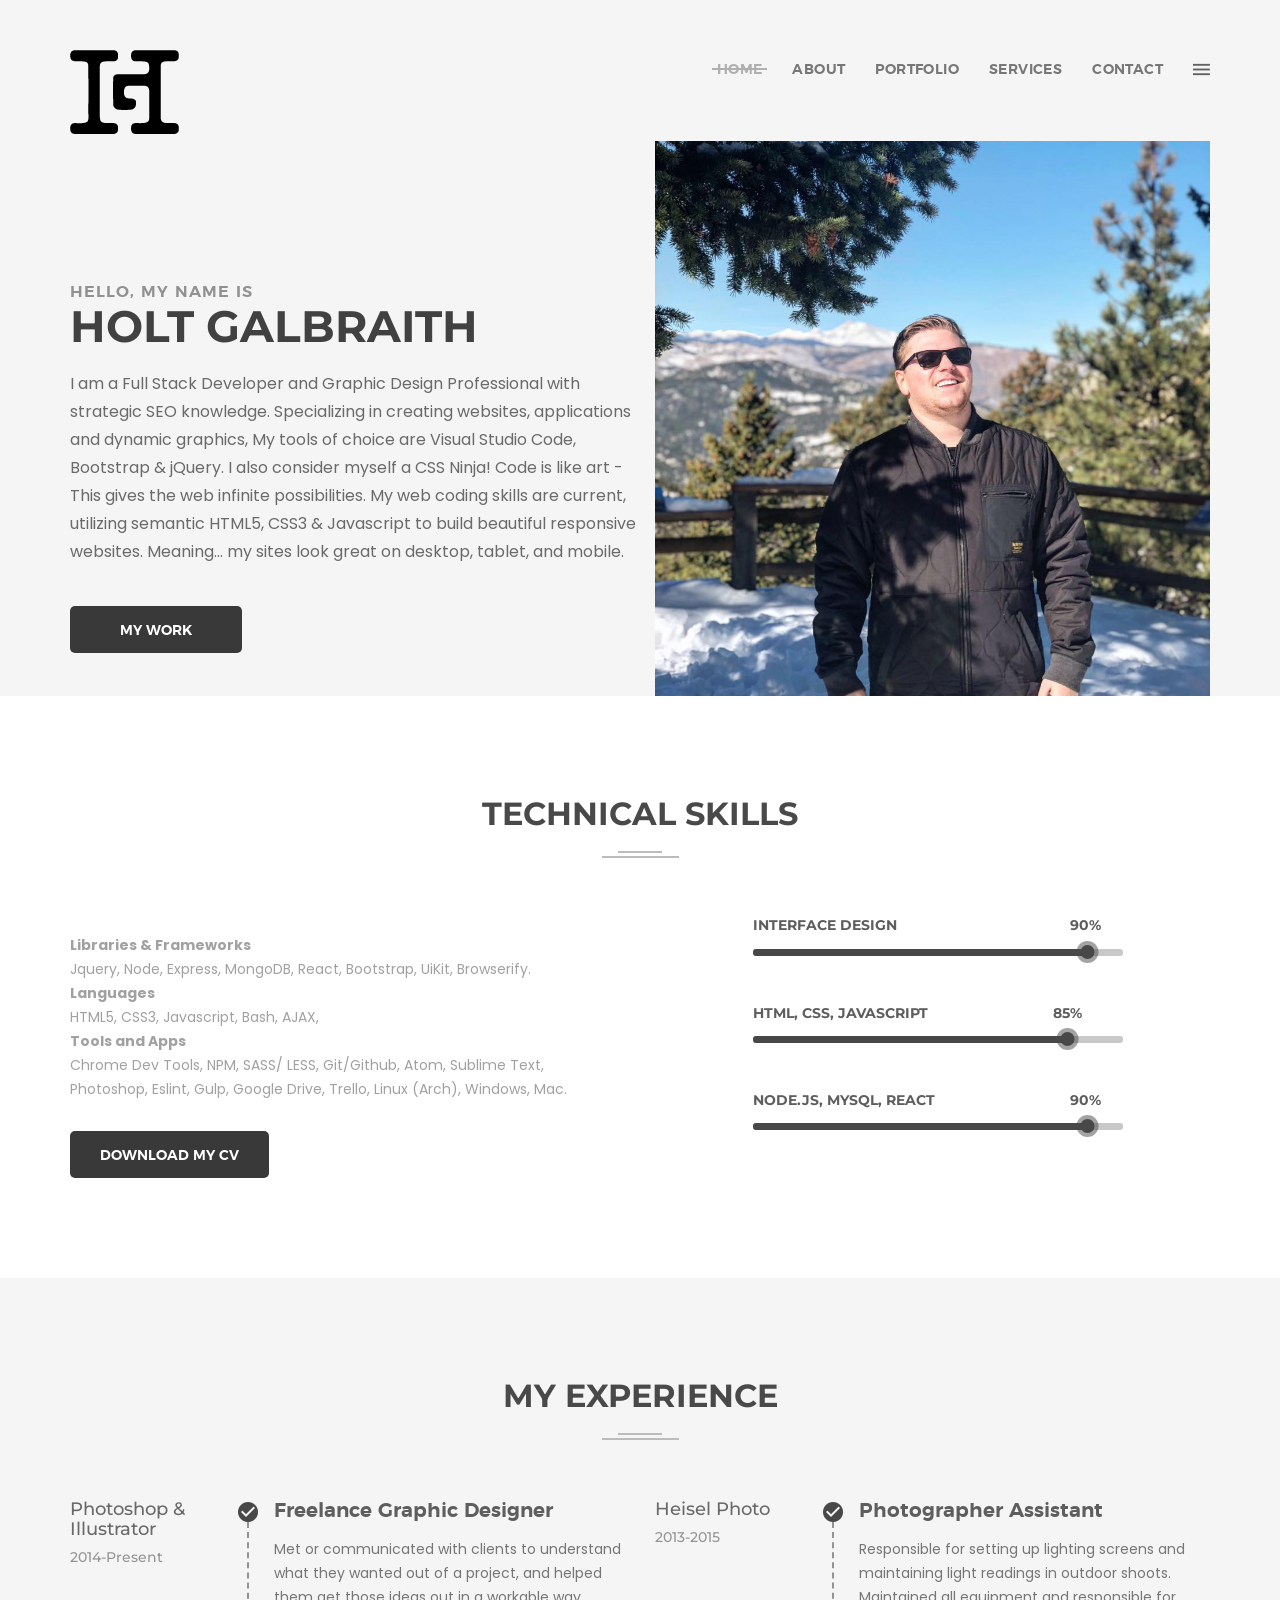
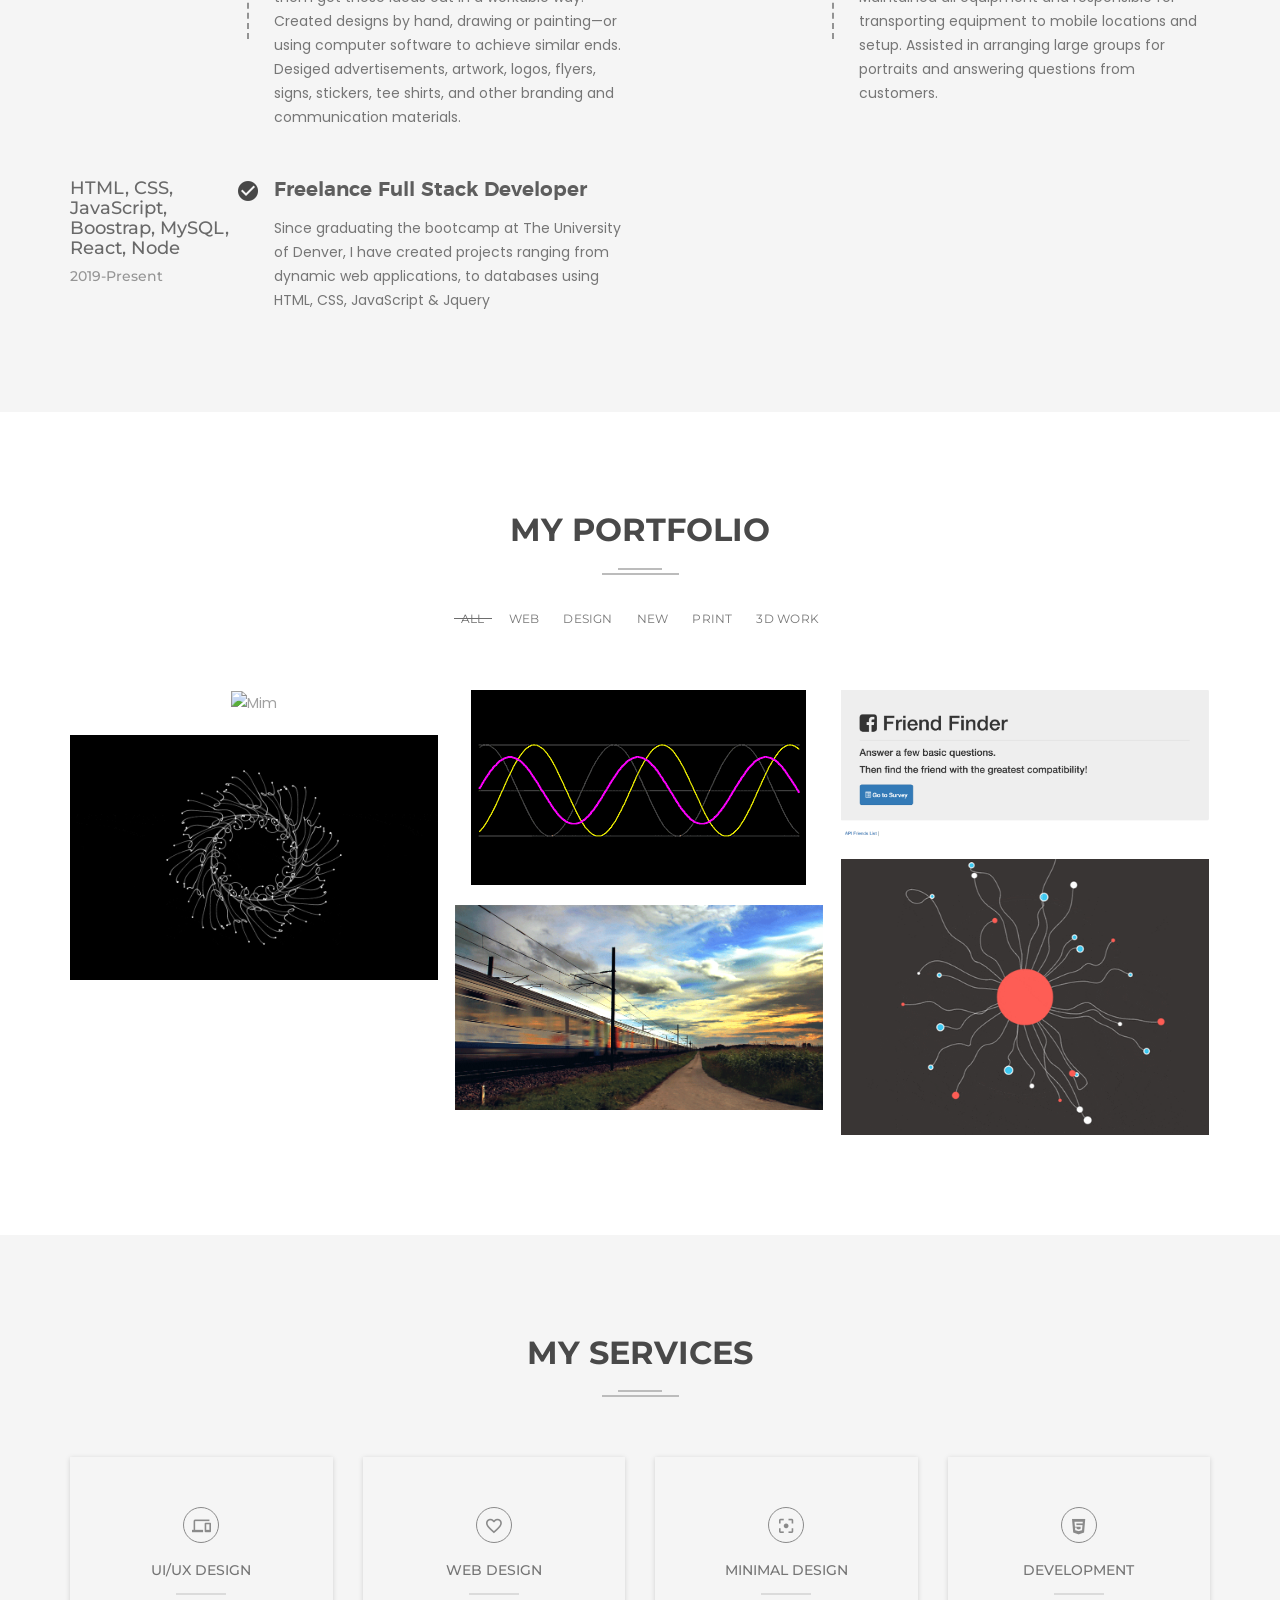
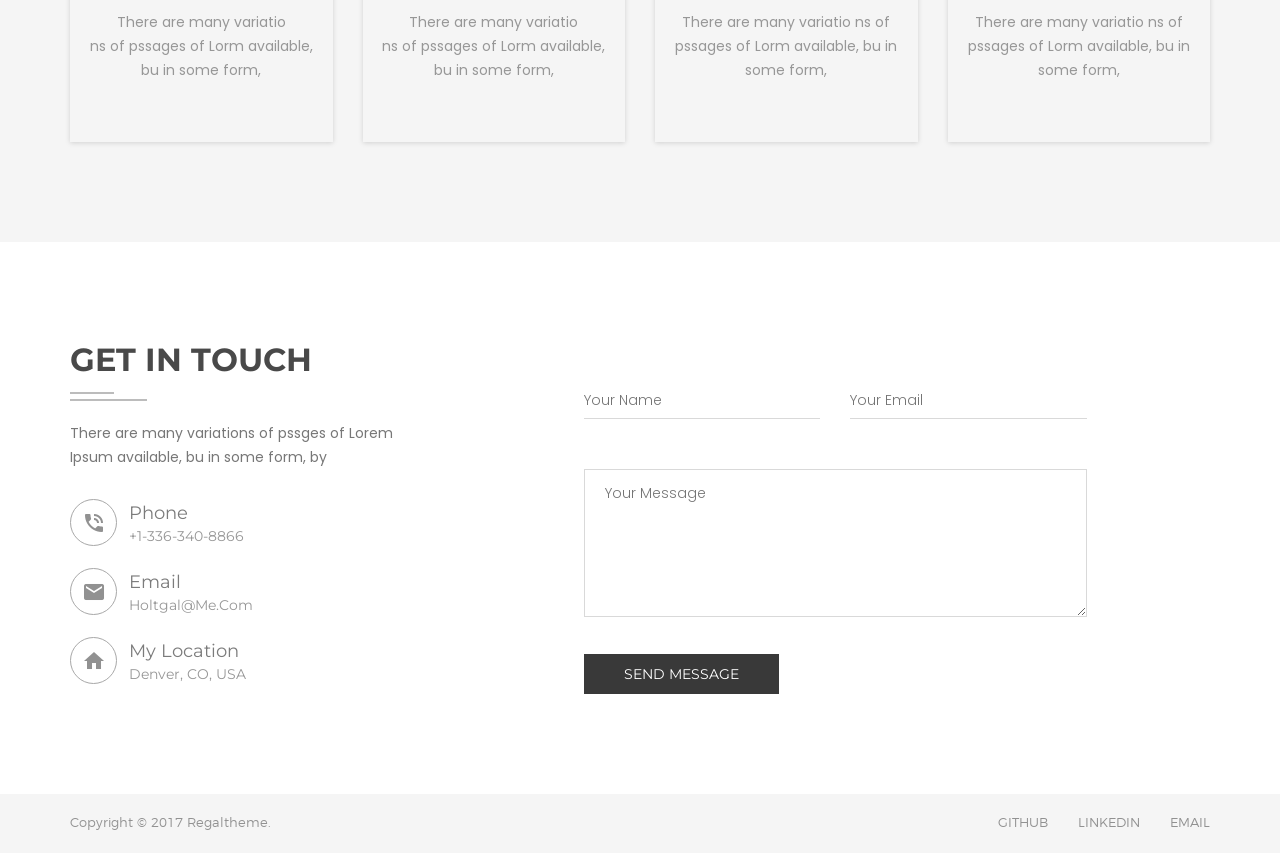
==== index.html @ fcbb3c3e "added friend finder" ====
<!doctype html>
<html class="no-js" lang="en">

<head>
	<meta charset="utf-8">
	<meta http-equiv="X-UA-Compatible" content="IE=edge">
	<meta name="viewport" content="width=device-width, initial-scale=1">
	<meta name="description" content="Mim is a Personal Portfolio Template">
	<meta name="keywords"
		content="Personal , Personal portfolio template, Personal portfolio, landing page, material design, portfolio, personal">
	<meta name="author" content="regaltheme.com">

	<title>HG Resposnive Portfolio</title>

	<!-- favicon -->
	<link rel="shortcut icon" type="image/x-icon" href="assets/img/favicon.ico">

	<!-- style css -->
	<link rel="stylesheet" href="style.css">
	<!-- modernizr js -->
	<script src="assets/js/vendor/modernizr-2.8.3.min.js"></script>

</head>

<body>
	<!--[if lt IE 8]>
            <p class="browserupgrade">You are using an <strong>outdated</strong> browser. Please <a href="http://browsehappy.com/">upgrade your browser</a> to improve your experience.</p>
        <![endif]-->
	<!-- HTML5 shim and Respond.js for IE8 support of HTML5 elements and media queries -->
	<!-- WARNING: Respond.js doesn't work if you view the page via file:// -->
	<!--[if lt IE 9]>
          <script src="https://oss.maxcdn.com/html5shiv/3.7.2/html5shiv.min.js"></script>
          <script src="https://oss.maxcdn.com/respond/1.4.2/respond.min.js"></script>
        <![endif]-->

	<!-- Loading Bar Start -->
	<div id="loading">
		<div id="loading-center">
			<div id="loading-center-absolute">
				<img src="assets/img/portfolio/hglogofinal.png" alt="MY logo" />
				<div class="object" id="object_three"></div>
			</div>
		</div>
	</div>
	<!-- Loading Bar End -->
	<div id="home"></div>

	<!-- Header Section Start -->
	<header class="header-style-1 bg-color-1">
		<div class="top clearfix">
			<div class="header-top active-sticky ptb-50">
				<div class="container">
					<div class="row">
						<div class="col-xs-6 col-sm-5">
							<div class="left">
								<div class="logo">
									<a href="index.html"><img src="assets/img/portfolio/hglogofinal.png"
											alt="Mim" /></a>
								</div>
							</div>
						</div>
						<div class="col-xs-6 col-sm-7">
							<div class="right">
								<div class="expand-menu-open floatright">
									<i class="zmdi zmdi-menu"></i>
								</div>
								<nav class="mainmenu onepage-nev floatright">
									<ul class="clearfix">
										<li><a href="#home">Home</a></li>
										<li><a href="#about">About</a></li>
										<li><a href="#portfolio">PORTFOLIO</a></li>
										<li><a href="#service">Services</a></li>
										<li><a href="#contact">Contact</a></li>
									</ul>
								</nav>
							</div>
						</div>
					</div>
				</div>
			</div>
			<div class="mainmenu-expand bg-color-3">
				<div class="close-menu">
					<i class="zmdi zmdi-close-circle-o"></i>
				</div>
				<div class="menu-logo">
					<a href="index.html"><img src="assets/img/portfolio/hglogofinal.png" alt="Mim" /></a>
				</div>
				<nav class="mainmenu-box onepage-nev">
					<ul class="clearfix">
						<li><a href="#home">Home</a></li>
						<li><a href="#about">About</a></li>
						<li><a href="#portfolio">PORTFOLIO</a></li>
						<li><a href="#service">Services</a></li>
						<li><a href="#contact">Contact</a></li>
					</ul>
				</nav>
			</div>
		</div>
		<div class="bottom slider-area">
			<div class="container">
				<div class="row relative">
					<div class="col-xs-12 col-sm-6 static">
						<div class="slider-text percent-50">
							<h5 class="mb-11">Hello, my name is</h5>
							<h1 class="mb-30">Holt Galbraith</h1>
							<p class="font-16 line-height-28">
								I am a Full Stack Developer and Graphic Design Professional with strategic SEO
								knowledge. Specializing in creating websites, applications and dynamic graphics, My
								tools of choice
								are Visual Studio Code, Bootstrap & jQuery. I also consider myself a CSS Ninja! Code is
								like art - This gives the web infinite possibilities. My web coding skills are current,
								utilizing semantic HTML5, CSS3 & Javascript to build beautiful responsive websites.
								Meaning... my sites look great on desktop, tablet, and mobile.
							</p>
							<div class="slider-button smooth-scroll mt-40">
								<a class="btn lg-btn" href="#portfolio">my work</a>
							</div>
						</div>
					</div>
					<div class="col-xs-12 col-sm-6">
						<div class="slider-img text-right">
							<img src="assets/img/boulder.jpg" alt="Image Layer" />
						</div>
					</div>
				</div>
			</div>
		</div>
	</header>
	<!-- Header Section End -->
	<!-- About Section Start -->
	<section class="about-area section-padding light-bg" id="about">
		<div class="container">
			<div class="row">
				<div class="col-xs-12">
					<div class="section-title text-center mb-60">
						<h2 class="mb-20">Technical Skills</h2>
						<div class="horizontal-line">
							<div class="top"></div>
							<div class="bottom"></div>
						</div>
					</div>
				</div>
			</div>
			<div class="row">
				<div class="col-xs-12 col-sm-6">
					<div class="left mr-40">
						<h3 class="font-22 capitalize"></h3>
						<p class="font-16 line-height-28">
							<div><strong> Libraries & Frameworks</strong></div>
							Jquery, Node, Express, MongoDB, React, Bootstrap, UiKit, Browserify.

							<div><strong>Languages </strong></div>
							HTML5, CSS3, Javascript, Bash, AJAX, 

							<div> <strong> Tools and Apps</strong> </div>
							Chrome Dev Tools, NPM, SASS/ LESS, Git/Github, Atom, Sublime Text, Photoshop, Eslint, Gulp,
							Google Drive, Trello, Linux (Arch), Windows, Mac.




						</p>
						<div class="about-button mt-30">
							<a class="btn" href="https://drive.google.com/file/d/1eGeMIyG-XnJacoOR0w0WX8IQOpu_Y79P/view?usp=sharing">Download my cv</a>
						</div>
					</div>
				</div>
				<div class="col-xs-12 col-sm-6 col-md-push-1 col-md-5">
					<div class="right skill-progress">
						<!-- skill bar 1 -->
						<div class="skill-bar" data-percentage="90%">
							<h4 class="progress-title-holder">
								<span class="progress-title">Interface Design</span>
								<span class="progress-wrapper">
									<span class="progress-mark">
										<span class="percent"></span>
									</span>
								</span>
							</h4>
							<div class="progress-outter">
								<div class="progress-content"></div>
							</div>
						</div>
						<!-- skill bar 2 -->
						<div class="skill-bar" data-percentage="85%">
							<h4 class="progress-title-holder">
								<span class="progress-title">HTML, CSS, JavaScript</span>
								<span class="progress-wrapper">
									<span class="progress-mark">
										<span class="percent"></span>
									</span>
								</span>
							</h4>
							<div class="progress-outter">
								<div class="progress-content"></div>
							</div>
						</div>
						<!-- skill bar 2 -->
						<div class="skill-bar" data-percentage="90%">
							<h4 class="progress-title-holder">
								<span class="progress-title">Node.Js, MySQL, React</span>
								<span class="progress-wrapper">
									<span class="progress-mark">
										<span class="percent"></span>
									</span>
								</span>
							</h4>
							<div class="progress-outter">
								<div class="progress-content"></div>
							</div>
						</div>
					</div>
				</div>
			</div>
		</div>
	</section>
	<!-- About Section End -->
	<!-- Experience Section Start -->
	<section class="experience-area section-padding bg-color-1">
		<div class="container">
			<div class="row">
				<div class="col-xs-12">
					<div class="section-title text-center mb-60">
						<h2 class="mb-20">My Experience</h2>
						<div class="horizontal-line">
							<div class="top"></div>
							<div class="bottom"></div>
						</div>
					</div>
				</div>
			</div>
			<div class="row">
				<div class="col-xs-12 col-sm-6 mobile-mb-30">
					<div class="left">
						<div class="single-experi mb-50">
							<div class="left-text floatleft relative">
								<div class="dashed-line"></div>
								<h4 class="montserrat weight-medium mb-5 capitalize">Photoshop & Illustrator</h4>
								<p class="montserrat weight-medium">2014-Present</p>
							</div>
							<div class="right-text">
								<i class="zmdi zmdi-check-circle"></i>
								<h3 class="capitalize font-20">Freelance Graphic Designer</h3>
								<p> Met or communicated with clients to understand what they wanted out of a project,
									and helped them get those ideas out in a workable way. Created designs by hand,
									drawing or painting—or using computer software to achieve similar ends. Desiged
									advertisements, artwork, logos, flyers, signs, stickers, tee shirts, and other
									branding and communication materials. </p>
							</div>
						</div>
						<div class="single-experi">
							<div class="left-text floatleft">
								<h4 class="montserrat weight-medium mb-5 capitalize">HTML, CSS, JavaScript, Boostrap,
									MySQL, React, Node</h4>
								<p class="montserrat weight-medium">2019-Present</p>
							</div>
							<div class="right-text">
								<i class="zmdi zmdi-check-circle"></i>
								<h3 class="capitalize font-20">Freelance Full Stack Developer</h3>
								<p> Since graduating the bootcamp at The University of Denver, I have created projects
									ranging from dynamic web applications, to databases using HTML, CSS, JavaScript &
									Jquery </p>
							</div>
						</div>
					</div>
				</div>
				<div class="col-xs-12 col-sm-6">
					<div class="right">
						<div class="single-experi mb-50">
							<div class="left-text floatleft relative">
								<div class="dashed-line"></div>
								<h4 class="montserrat weight-medium mb-5 capitalize">Heisel Photo</h4>
								<p class="montserrat weight-medium">2013-2015</p>
							</div>
							<div class="right-text">
								<i class="zmdi zmdi-check-circle"></i>
								<h3 class="capitalize font-20">Photographer Assistant</h3>
								<p>Responsible for setting up lighting screens and maintaining light readings in outdoor
									shoots. Maintained all equipment and responsible for transporting equipment to
									mobile locations and setup. Assisted in arranging large groups for portraits and
									answering questions from customers.
								</p>
							</div>
						</div>

	</section>
	<!-- Experience Section End -->
	<!-- Portfolio Section Start -->
	<section class="portfolio-area portfolio-one light-bg section-padding clearfix" id="portfolio">
		<div class="container">
			<div class="row">
				<div class="col-xs-12">
					<div class="section-title text-center mb-30">
						<h2 class="mb-20">My Portfolio</h2>
						<div class="horizontal-line">
							<div class="top"></div>
							<div class="bottom"></div>
						</div>
					</div>
				</div>
			</div>
			<div class="row">
				<div class="col-xs-12">
					<div class="all-portfolio">
						<div class="portfolio-menu text-center">
							<ul class="clearfix mb-50">
								<li data-filter="*" class="active">All</li>
								<li data-filter=".web">Web</li>
								<li data-filter=".design">Design</li>
								<li data-filter=".new">new</li>
								<li data-filter=".gallery">Print</li>
								<li data-filter=".work3d">3d work</li>
							</ul>
						</div>
					</div>
					<div class="portfolio-grid">
						<div class="grid-item new gallery percent-33">
							<div class="single-portfolio overlay light-1 text-center">
								<img src="assets/img/portfolio/ipadmockup2.png" alt="Mim" />
								<div class="zoom-icon">
									<a href="https://holtgal.github.io/Api-Group-Project/" target="_blank" class="fancybox">
										<i class="zmdi zmdi-filter-center-focus"></i>
									</a>
								</div>
								<div class="project-title text-left">
									<h4 class="font-20 montserrat weight-regular capitalize no-margin">AHEM Music App
									</h4>
									<p class="montserratlight">HTML, CSS, Javascript</p>
								</div>
							</div>
						</div>
						
						<div class="grid-item new work3d design gallery work3d percent-33">
							<div class="single-portfolio overlay light-1 text-center">
								<img src="assets/img/portfolio/physics.gif" alt="Audio-Visualizer" />
								<div class="title plr-40 text-center">
									<div class="zoom-icon">
										<a href="https://holtgal.github.io/Audio-Visualizer/" target="_blank">
											<i class="zmdi zmdi-link"></i>
										</a>
									</div>
								</div>
								<div class="project-title text-left">
									<h4 class="font-20 montserrat weight-regular capitalize no-margin">Real Time Audio
										Visualizer</h4>
									<p class="montserratlight">HTML, CSS, Javascript</p>
								</div>
							</div>
						</div>
						
						<div class="grid-item new web gallery work3d percent-33">
							<div class="single-portfolio overlay light-1 text-center">
								<img src="assets/img/portfolio/friendfinder.png" alt="Mim" />
								<div class="title plr-40 text-center">
									<div class="zoom-icon">
										<a href="https://shielded-retreat-61073.herokuapp.com/" target="_blank" class="fancybox">
											<i class="zmdi zmdi-filter-center-focus"></i>
										</a>
									</div>
									<div class="project-title text-left">
										<h4 class="font-20 montserrat weight-regular capitalize no-margin">Friend Finder
										</h4>
										<p class="montserratlight">Node, Express</p>
									</div>
								</div>
							</div>
						</div>
						<div class="grid-item new design web gallery work3d percent-33">
							<div class="single-portfolio overlay light-1 text-center">
								<img src="assets/img/portfolio/agif1opt.gif" alt="Mim" />
								<div class="title plr-40 text-center">
									<div class="zoom-icon">
										<a href="https://github.com/holtgal/Bamazon/blob/master/README.md" target="_blank" class="fancybox">
											<i class="zmdi zmdi-filter-center-focus"></i>
										</a>
									</div>
									<div class="project-title text-left">
										<h4 class="font-20 montserrat weight-regular capitalize no-margin">Bamazon Node Application
										</h4>
										<p class="montserratlight"> MySQL, JavaScript, Node</p>
									</div>
								</div>
							</div>
						</div>
						<div class="grid-item new web gallery percent-33">
							<div class="single-portfolio overlay light-1 text-center">
								<img src="assets/img/portfolio/nodegif.gif" alt="Mim" />
								<div class="title plr-40 text-center">
									<div class="zoom-icon">
										<a href="https://holtgal.github.io/lirinodeapp/" target="_blank" class="fancybox">
											<i class="zmdi zmdi-filter-center-focus"></i>
										</a>
									</div>
									<div class="project-title text-left">
										<h4 class="font-20 montserrat weight-regular capitalize no-margin">Node.js LIRI Application</h4>
										<p class="montserratlight">Node.JS, JavaScript</p>
									</div>
								</div>
							</div>
						</div>
						<div class="grid-item new design web work3d percent-33">
							<div class="single-portfolio overlay light-1 text-center">
								<img src="assets/img/portfolio/giphy.gif" alt="train" />
								<div class="title plr-40 text-center">
									<div class="zoom-icon">
										<a href="https://holtgal.github.io/Train-Scheduler/" target="_blank">
											<i class="zmdi zmdi-link"></i>
										</a>
									</div>
									<div class="project-title text-left">
										<h4 class="font-20 montserrat weight-regular capitalize no-margin">Train
											Scheduler</h4>
										<p class="montserratlight">FireBase & Moment.js</p>
										
									</div>
								</div>
							</div>
						</div>
					</div>
				</div>
			</div>
		</div>
	</section>
	<!-- Portfolio Section End -->
	<!-- Service Section Start -->
	<section class="service-area bg-color-1 section-padding" id="service">
		<div class="container">
			<div class="row">
				<div class="col-xs-12">
					<div class="section-title text-center mb-60">
						<h2 class="mb-20">My Services</h2>
						<div class="horizontal-line">
							<div class="top"></div>
							<div class="bottom"></div>
						</div>
					</div>
				</div>
			</div>
			<div class="row text-center">
				<div class="mobile-mb-30 col-xs-12 col-sm-6 col-md-3">
					<div class="single-service pt-50 pb-60 plr-20">
						<i class="zmdi zmdi-devices"></i>
						<h5 class="montserrat weight-medium no-margin">UI/UX DESIGN</h5>
						<hr class="mtb-15" />
						<p>There are many variatio <br /> ns of pssages of Lorm available, bu in some form, </p>
					</div>
				</div>
				<div class="mobile-mb-30 col-xs-12 col-sm-6 col-md-3">
					<div class="single-service pt-50 pb-60 plr-20">
						<i class="zmdi zmdi-favorite-outline"></i>
						<h5 class="montserrat weight-medium no-margin">web design</h5>
						<hr class="mtb-15" />
						<p>There are many variatio <br /> ns of pssages of Lorm available, bu in some form, </p>
					</div>
				</div>
				<div class="mobile-mb-30 col-xs-12 col-sm-6 col-md-3">
					<div class="single-service pt-50 pb-60 plr-20">
						<i class="zmdi zmdi-filter-center-focus"></i>
						<h5 class="montserrat weight-medium no-margin">Minimal DESIGN</h5>
						<hr class="mtb-15" />
						<p>There are many variatio ns of pssages of Lorm available, bu in some form, </p>
					</div>
				</div>
				<div class="col-xs-12 col-sm-6 col-md-3">
					<div class="single-service pt-50 pb-60 plr-20">
						<i class="zmdi zmdi-language-html5"></i>
						<h5 class="montserrat weight-medium no-margin">development</h5>
						<hr class="mtb-15" />
						<p>There are many variatio ns of pssages of Lorm available, bu in some form, </p>
					</div>
				</div>
			</div>
		</div>
	</section>
	<!-- Service Section End -->
	<!-- Testimonial Section Start -->

	<!-- Testimonial Section End -->
	<!-- Blog Section Start -->

	<!-- Blog Section End -->
	<!-- Contact Section Start -->
	<section class="contact-area light-bg section-padding" id="contact">
		<div class="container">
			<div class="row">
				<div class="col-xs-12 col-sm-6 col-md-4">
					<div class="left">
						<div class="section-title mb-30">
							<h2 class="mb-15">GET IN TOUCH</h2>
							<div class="horizontal-line mb-20">
								<div class="top"></div>
								<div class="bottom"></div>
							</div>
							<p>There are many variations of pssges of Lorem Ipsum available, bu in some form, by</p>
						</div>
						<ul class="contact-text clearfix">
							<li>
								<i class="zmdi zmdi-phone-in-talk"></i>
								<h4 class="montserrat weight-regular no-margin capitalize">Phone</h4>
								<span><a class="montserrat weight-regular" href="tel:+1-336-340-8866">+1-336-340-8866
									</a></span>
							</li>
							<li>
								<i class="zmdi zmdi-email"></i>
								<h4 class="montserrat weight-regular no-margin capitalize">Email</h4>
								<span><a class="montserrat weight-regular capitalize"
										href="mailto:Holtgal@me.com">Holtgal@me.com</a></span>
							</li>
							<li>
								<i class="zmdi zmdi-home"></i>
								<h4 class="montserrat weight-regular capitalize no-margin">My Location</h4>
								<span class="montserrat weight-regular capitalize">Denver, CO, USA</span>
							</li>
						</ul>
					</div>
				</div>
				<div class="col-xs-12 col-sm-6 col-md-8">
					<div class="right">
						<div class="contact-form pt-40">
							<form class="custom-input contact_form" id="contact_form" action="contact-form.php"
								method="post">
								<div class="row name-email">
									<div class="col-xs-12 col-sm-6">
										<input type="text" id="contact_name" name="name" placeholder="Your Name" />
									</div>
									<div class="col-xs-12 col-sm-6">
										<input type="email" id="contact_email" name="email" placeholder="Your Email" />
									</div>
								</div>
								<div class="row">
									<div class="col-xs-12">
										<textarea class="mt-50" name="message" id="contact_message" rows="6"
											placeholder="Your Message"></textarea>
										<button class="btn montserrat weight-regular uppercase mt-30" type="submit"
											name="submit" id="contact_submit" data-complete-text="Well done!">
											Send Message
										</button>
									</div>
								</div>
							</form>
						</div>
					</div>
				</div>
			</div>
		</div>
	</section>
	<!-- Contact Section End -->
	<!-- Footer Section Start -->
	<footer class="footer bg-color-1 ptb-20">
		<div class="container">
			<div class="row">
				<div class="col-xs-12">
					<div class="left floatleft">
						<p>Copyright &copy; 2017 <a href="https://themeforest.net/user/regaltheme"
								target="_blank">Regaltheme</a>.</p>
					</div>
					<div class="right social-link floatright">
						<ul class="clearfix">
							<li><a href="https://github.com/holtgal" target="_blank">GitHub</a></li>
							<li><a href="https://www.linkedin.com/in/holt-galbraith-173b56113/"
									target="_blank">Linkedin</a></li>
							<li><a href="mailto:holtgal@me.com" target="_blank">Email</a></li>
						</ul>
					</div>
				</div>
			</div>
		</div>
	</footer>
	<!-- Footer Section End -->

	<!-- All JS Here -->
	<!-- jQuery Latest Version -->
	<script src="assets/js/vendor/jquery-1.12.4.min.js"></script>
	<!-- Bootstrap JS -->
	<script src="assets/js/bootstrap.min.js"></script>
	<!-- One Page Nav JS -->
	<script src="assets/js/one-page-nav.js"></script>
	<!-- Waypoints JS -->
	<script src="assets/js/waypoints.min.js"></script>
	<!-- Progressbar JS -->
	<script src="assets/js/progressbar.js"></script>
	<!-- Isotope -->
	<script src="assets/js/isotope.pkgd.js"></script>
	<!-- Isotope -->
	<script src="assets/js/jquery.validate.min.js"></script>
	<!-- Slick Slider JS -->
	<script src="assets/js/slick.min.js"></script>
	<!-- Fancybox JS -->
	<script src="assets/js/jquery.fancybox.pack.js"></script>
	<!-- Plugins JS -->
	<script src="assets/js/plugins.js"></script>
	<!-- main JS -->
	<script src="assets/js/main.js"></script>
</body>

</html>
---- style.css ----
/*==========================================================
    Template Name: Mim Personal Portfolio Template
    Created By: RegalTheme
    Envato Profile: https://themeforest.net/user/regaltheme
    Website: http://regaltheme.com
    Description: Mim is Fully Responsive Personal Portfolio Template with awesome features.
    Version: v1.1
    Support: http://regaltheme.com/support
============================================================*/



/* google fonts
========================== */
@import url('https://fonts.googleapis.com/css?family=Montserrat:400,700');
@import url('https://fonts.googleapis.com/css?family=Poppins:300,400');

/* css files
====================== */
@import url('assets/css/bootstrap.min.css');
@import url('assets/css/material-design-iconic-font.min.css');
@import url('assets/css/slick.min.css');
@import url('assets/css/jquery.fancybox.css');
@import url('assets/css/style.css');
@import url('assets/css/responsive.css');
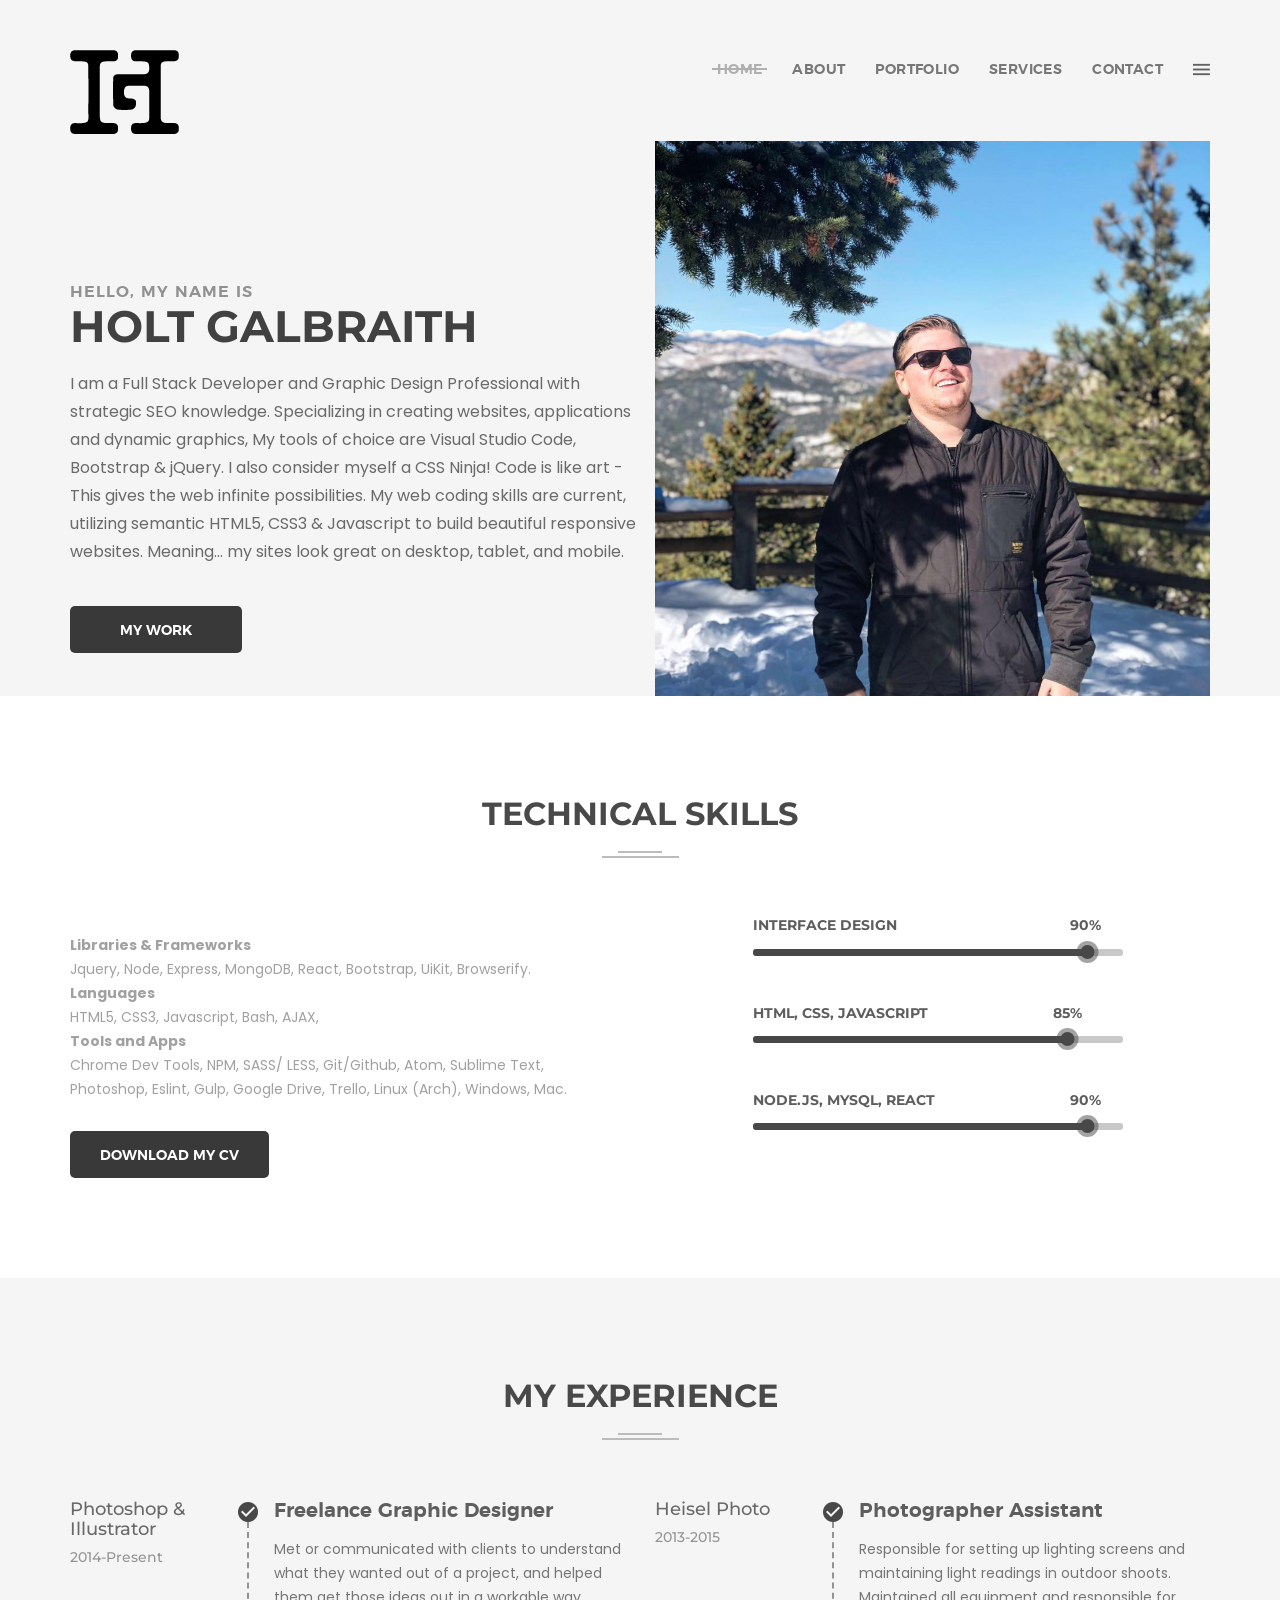
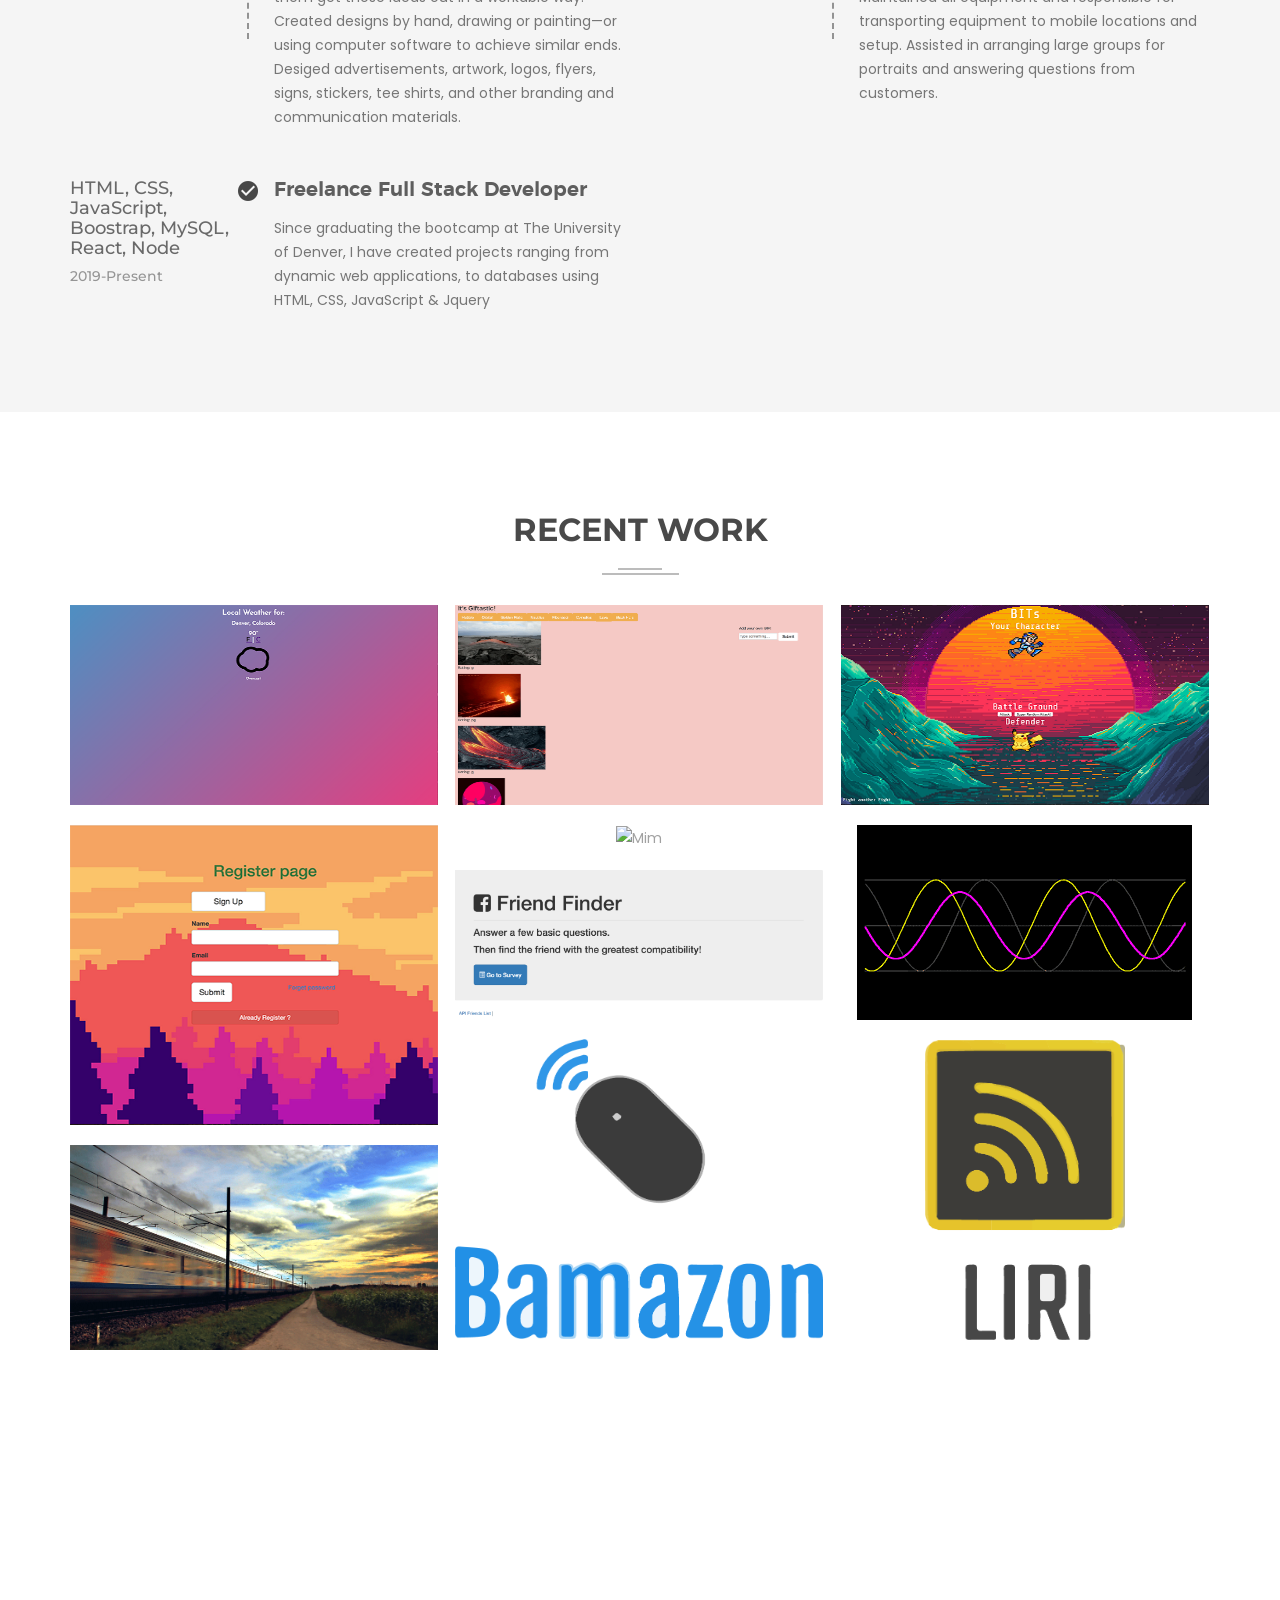
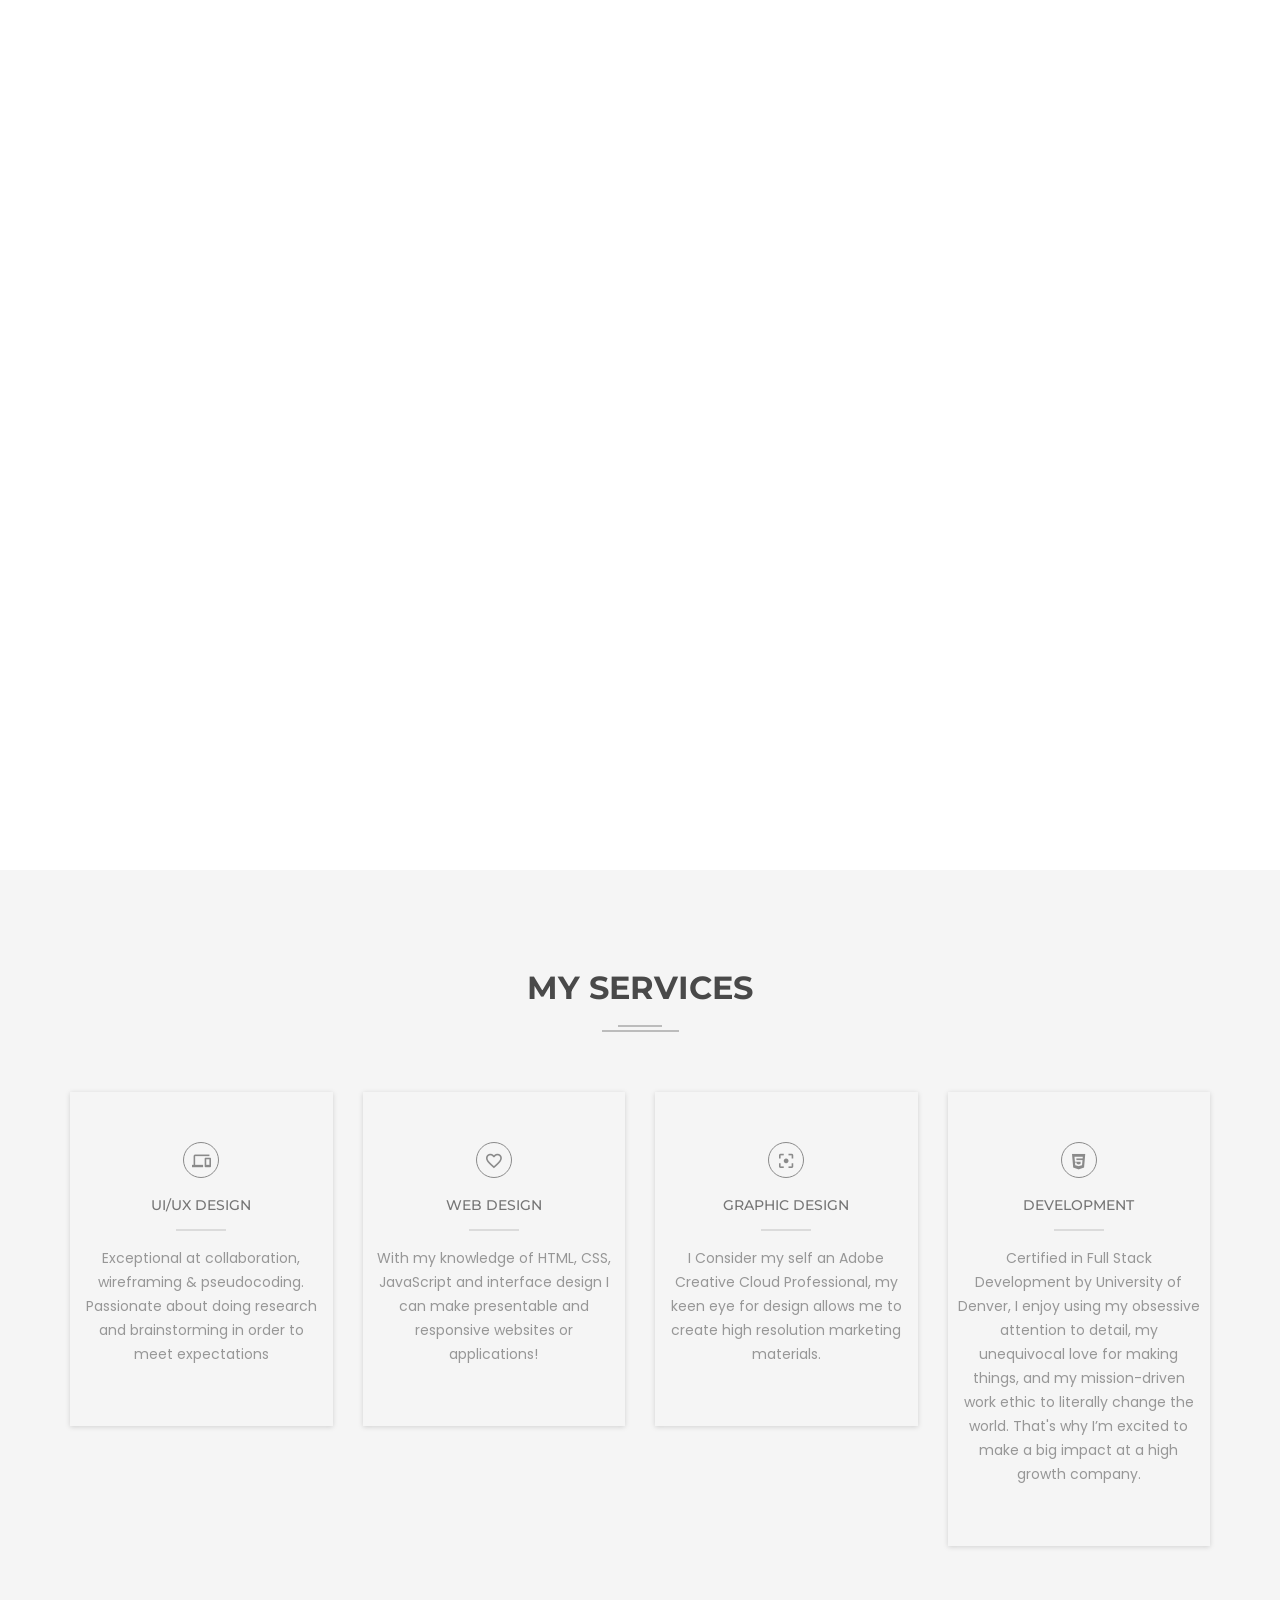
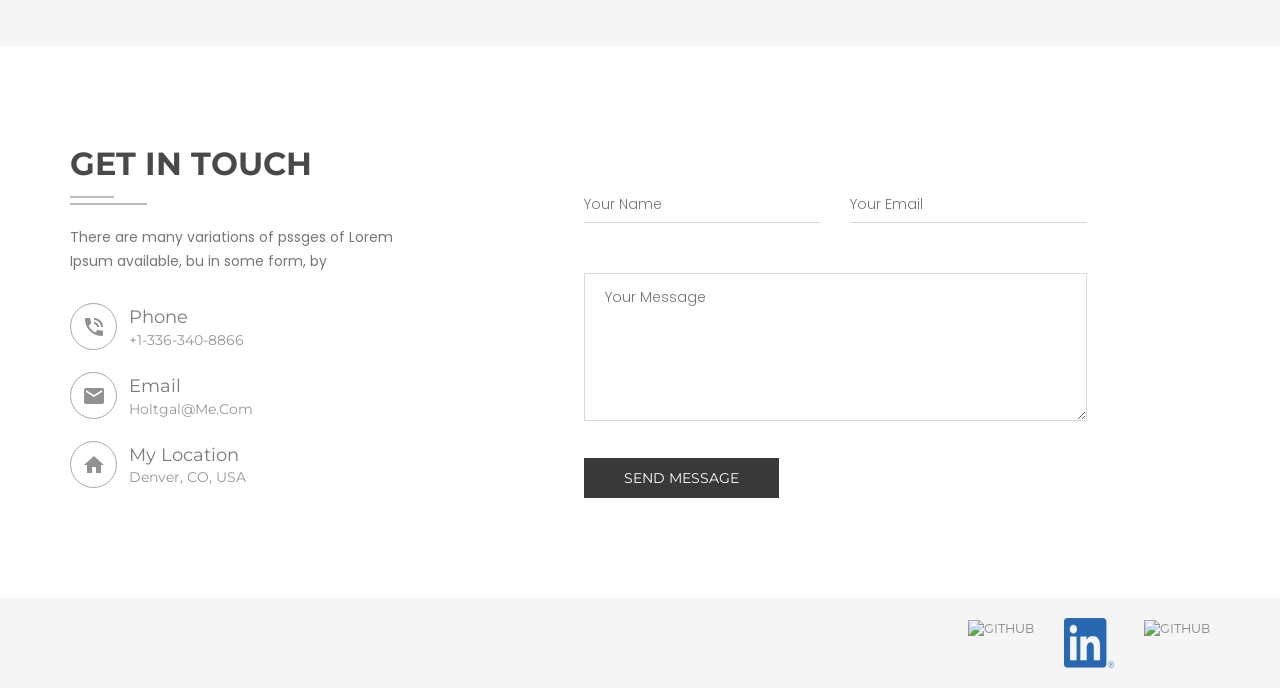
==== commit b49719ab: "added up to date classwork" ====
--- a/index.html
+++ b/index.html
@@ -150,7 +150,7 @@
 							Jquery, Node, Express, MongoDB, React, Bootstrap, UiKit, Browserify.
 
 							<div><strong>Languages </strong></div>
-							HTML5, CSS3, Javascript, Bash, AJAX, 
+							HTML5, CSS3, Javascript, Bash, AJAX,
 
 							<div> <strong> Tools and Apps</strong> </div>
 							Chrome Dev Tools, NPM, SASS/ LESS, Git/Github, Atom, Sublime Text, Photoshop, Eslint, Gulp,
@@ -161,7 +161,9 @@
 
 						</p>
 						<div class="about-button mt-30">
-							<a class="btn" href="https://drive.google.com/file/d/1eGeMIyG-XnJacoOR0w0WX8IQOpu_Y79P/view?usp=sharing">Download my cv</a>
+							<a class="btn"
+								href="https://drive.google.com/file/d/1eGeMIyG-XnJacoOR0w0WX8IQOpu_Y79P/view?usp=sharing">Download
+								my cv</a>
 						</div>
 					</div>
 				</div>
@@ -291,7 +293,7 @@
 			<div class="row">
 				<div class="col-xs-12">
 					<div class="section-title text-center mb-30">
-						<h2 class="mb-20">My Portfolio</h2>
+						<h2 class="mb-20">Recent Work</h2>
 						<div class="horizontal-line">
 							<div class="top"></div>
 							<div class="bottom"></div>
@@ -303,22 +305,88 @@
 				<div class="col-xs-12">
 					<div class="all-portfolio">
 						<div class="portfolio-menu text-center">
-							<ul class="clearfix mb-50">
-								<li data-filter="*" class="active">All</li>
-								<li data-filter=".web">Web</li>
+							<!-- <ul class="clearfix mb-50">
+								<li data-filter="*" class="active">All</li> -->
+								<!-- <li data-filter=".web">Web</li>
 								<li data-filter=".design">Design</li>
 								<li data-filter=".new">new</li>
 								<li data-filter=".gallery">Print</li>
-								<li data-filter=".work3d">3d work</li>
+								<li data-filter=".work3d">3d work</li> -->
 							</ul>
 						</div>
 					</div>
-					<div class="portfolio-grid">
+					
+					<div class="portfolio-grid" style="margin-bottom: 1000px">
 						<div class="grid-item new gallery percent-33">
 							<div class="single-portfolio overlay light-1 text-center">
-								<img src="assets/img/portfolio/ipadmockup2.png" alt="Mim" />
+								<img src="assets/img/Screen Shot 2019-07-30 at 11.39.13 AM.png" alt="Weather current" style="width:700px;height:200px;" />
 								<div class="zoom-icon">
-									<a href="https://holtgal.github.io/Api-Group-Project/" target="_blank" class="fancybox">
+									<a href="https://holtgal.github.io/WeatherCurrent/" target="_blank"
+										class="fancybox">
+										<i class="zmdi zmdi-filter-center-focus"></i>
+									</a>
+								</div>
+								<div class="project-title text-left">
+									<h4 class="font-20 montserrat weight-regular capitalize no-margin">WeatherCurrent with DarkSky API
+									</h4>
+									<p class="montserratlight">HTML, CSS, Javascript, AJAX, JSON</p>
+								</div>
+							</div>
+						</div>
+						<div class="grid-item new gallery percent-33">
+							<div class="single-portfolio overlay light-1 text-center">
+								<img src="assets/img/Screen Shot 2019-07-30 at 11.43.38 AM.png" alt="Giftastic" style="width:700px;height:200px;" />
+								<div class="zoom-icon">
+									<a href="https://holtgal.github.io/Giftastic-/" target="_blank"
+										class="fancybox">
+										<i class="zmdi zmdi-filter-center-focus"></i>
+									</a>
+								</div>
+								<div class="project-title text-left">
+									<h4 class="font-20 montserrat weight-regular capitalize no-margin">Giftastic
+									</h4>
+									<p class="montserratlight">HTML, CSS, Javascript</p>
+								</div>
+							</div>
+						</div>
+						<div class="grid-item new gallery percent-33">
+							<div class="single-portfolio overlay light-1 text-center">
+								<img src="assets/img/Screen Shot 2019-07-30 at 11.46.37 AM.png" alt="Mim" style="width:700px;height:200px;" />
+								<div class="zoom-icon">
+									<a href="https://floating-gorge-54262.herokuapp.com/" target="_blank"
+										class="fancybox">
+										<i class="zmdi zmdi-filter-center-focus"></i>
+									</a>
+								</div>
+								<div class="project-title text-left">
+									<h4 class="font-20 montserrat weight-regular capitalize no-margin">Node.js Battle Game
+									</h4>
+									<p class="montserratlight">HTML, CSS, Javascript, Node.Js, Express</p>
+								</div>
+							</div>
+						</div>
+						<div class="grid-item new gallery percent-33">
+							<div class="single-portfolio overlay light-1 text-center">
+								<img src="assets/img/sign in.png" alt="Mim"  style="width:400px;height:300px;"  />
+								<div class="zoom-icon">
+									<a href="https://floating-gorge-54262.herokuapp.com/" target="_blank"
+										class="fancybox">
+										<i class="zmdi zmdi-filter-center-focus"></i>
+									</a>
+								</div>
+								<div class="project-title text-left">
+									<h4 class="font-20 montserrat weight-regular capitalize no-margin">Sign Up / Sign in page 
+									</h4>
+									<p class="montserratlight">Bcrypt NPM package</p>
+								</div>
+							</div>
+						</div>
+						<div class="grid-item new gallery percent-33">
+							<div class="single-portfolio overlay light-1 text-center">
+								<img src="assets/img/portfolio/ipadmockup2.png" alt="Mim"  />
+								<div class="zoom-icon">
+									<a href="https://holtgal.github.io/Api-Group-Project/" target="_blank"
+										class="fancybox">
 										<i class="zmdi zmdi-filter-center-focus"></i>
 									</a>
 								</div>
@@ -330,6 +398,7 @@
 							</div>
 						</div>
 						
+
 						<div class="grid-item new work3d design gallery work3d percent-33">
 							<div class="single-portfolio overlay light-1 text-center">
 								<img src="assets/img/portfolio/physics.gif" alt="Audio-Visualizer" />
@@ -347,13 +416,14 @@
 								</div>
 							</div>
 						</div>
-						
+
 						<div class="grid-item new web gallery work3d percent-33">
 							<div class="single-portfolio overlay light-1 text-center">
 								<img src="assets/img/portfolio/friendfinder.png" alt="Mim" />
 								<div class="title plr-40 text-center">
 									<div class="zoom-icon">
-										<a href="https://shielded-retreat-61073.herokuapp.com/" target="_blank" class="fancybox">
+										<a href="https://shielded-retreat-61073.herokuapp.com/" target="_blank"
+											class="fancybox">
 											<i class="zmdi zmdi-filter-center-focus"></i>
 										</a>
 									</div>
@@ -367,15 +437,17 @@
 						</div>
 						<div class="grid-item new design web gallery work3d percent-33">
 							<div class="single-portfolio overlay light-1 text-center">
-								<img src="assets/img/portfolio/agif1opt.gif" alt="Mim" />
+								<img src="assets/img/bamazon.png" alt="Mim" style="width:400px;height:300px;"/>
 								<div class="title plr-40 text-center">
 									<div class="zoom-icon">
-										<a href="https://github.com/holtgal/Bamazon/blob/master/README.md" target="_blank" class="fancybox">
+										<a href="https://github.com/holtgal/Bamazon/blob/master/README.md"
+											target="_blank" class="fancybox">
 											<i class="zmdi zmdi-filter-center-focus"></i>
 										</a>
 									</div>
 									<div class="project-title text-left">
-										<h4 class="font-20 montserrat weight-regular capitalize no-margin">Bamazon Node Application
+										<h4 class="font-20 montserrat weight-regular capitalize no-margin">Bamazon Node
+											Application
 										</h4>
 										<p class="montserratlight"> MySQL, JavaScript, Node</p>
 									</div>
@@ -384,15 +456,17 @@
 						</div>
 						<div class="grid-item new web gallery percent-33">
 							<div class="single-portfolio overlay light-1 text-center">
-								<img src="assets/img/portfolio/nodegif.gif" alt="Mim" />
+								<img src="assets/img/liri.png" alt="Mim" style="width:200px;height:300px;" />
 								<div class="title plr-40 text-center">
 									<div class="zoom-icon">
-										<a href="https://holtgal.github.io/lirinodeapp/" target="_blank" class="fancybox">
+										<a href="https://youtu.be/MzTArO9SAfY" target="_blank"
+											class="fancybox">
 											<i class="zmdi zmdi-filter-center-focus"></i>
 										</a>
 									</div>
 									<div class="project-title text-left">
-										<h4 class="font-20 montserrat weight-regular capitalize no-margin">Node.js LIRI Application</h4>
+										<h4 class="font-20 montserrat weight-regular capitalize no-margin">Node.js LIRI
+											Application</h4>
 										<p class="montserratlight">Node.JS, JavaScript</p>
 									</div>
 								</div>
@@ -411,15 +485,18 @@
 										<h4 class="font-20 montserrat weight-regular capitalize no-margin">Train
 											Scheduler</h4>
 										<p class="montserratlight">FireBase & Moment.js</p>
-										
-									</div>
-								</div>
-							</div>
-						</div>
-					</div>
-				</div>
-			</div>
-		</div>
+
+
+									</div>
+								</div>
+							</div>
+							
+						</div>
+					</div>
+				</div>
+			</div>
+		</div>
+
 	</section>
 	<!-- Portfolio Section End -->
 	<!-- Service Section Start -->
@@ -442,23 +519,23 @@
 						<i class="zmdi zmdi-devices"></i>
 						<h5 class="montserrat weight-medium no-margin">UI/UX DESIGN</h5>
 						<hr class="mtb-15" />
-						<p>There are many variatio <br /> ns of pssages of Lorm available, bu in some form, </p>
+						<p>Exceptional at collaboration, wireframing & pseudocoding.<br /> Passionate about doing research and brainstorming in order to meet expectations </p>
 					</div>
 				</div>
 				<div class="mobile-mb-30 col-xs-12 col-sm-6 col-md-3">
 					<div class="single-service pt-50 pb-60 plr-20">
 						<i class="zmdi zmdi-favorite-outline"></i>
-						<h5 class="montserrat weight-medium no-margin">web design</h5>
+						<h5 class="montserrat weight-medium no-margin">Web Design</h5>
 						<hr class="mtb-15" />
-						<p>There are many variatio <br /> ns of pssages of Lorm available, bu in some form, </p>
+						<p>With my knowledge of HTML, CSS, JavaScript and interface design I can make presentable and responsive websites or applications! <br /></p>
 					</div>
 				</div>
 				<div class="mobile-mb-30 col-xs-12 col-sm-6 col-md-3">
 					<div class="single-service pt-50 pb-60 plr-20">
 						<i class="zmdi zmdi-filter-center-focus"></i>
-						<h5 class="montserrat weight-medium no-margin">Minimal DESIGN</h5>
+						<h5 class="montserrat weight-medium no-margin">Graphic DESIGN</h5>
 						<hr class="mtb-15" />
-						<p>There are many variatio ns of pssages of Lorm available, bu in some form, </p>
+						<p>I Consider my self an Adobe Creative Cloud Professional, my keen eye for design allows me to create high resolution marketing materials.  </p>
 					</div>
 				</div>
 				<div class="col-xs-12 col-sm-6 col-md-3">
@@ -466,7 +543,7 @@
 						<i class="zmdi zmdi-language-html5"></i>
 						<h5 class="montserrat weight-medium no-margin">development</h5>
 						<hr class="mtb-15" />
-						<p>There are many variatio ns of pssages of Lorm available, bu in some form, </p>
+						<p>Certified in Full Stack Development by University of Denver, I enjoy using my obsessive attention to detail, my unequivocal love for making things, and my mission-driven work ethic to literally change the world. That's why I’m excited to make a big impact at a high growth company.</p>
 					</div>
 				</div>
 			</div>
@@ -551,15 +628,14 @@
 			<div class="row">
 				<div class="col-xs-12">
 					<div class="left floatleft">
-						<p>Copyright &copy; 2017 <a href="https://themeforest.net/user/regaltheme"
-								target="_blank">Regaltheme</a>.</p>
+						
 					</div>
 					<div class="right social-link floatright">
 						<ul class="clearfix">
-							<li><a href="https://github.com/holtgal" target="_blank">GitHub</a></li>
+							<li><a href="https://github.com/holtgal" target="_blank"><img alt="github" src="https://github.githubassets.com/images/modules/logos_page/GitHub-Mark.png" width="50" height="50"></a></li>
 							<li><a href="https://www.linkedin.com/in/holt-galbraith-173b56113/"
-									target="_blank">Linkedin</a></li>
-							<li><a href="mailto:holtgal@me.com" target="_blank">Email</a></li>
+									target="_blank"> <img alt="github" src="assets/img/LI-In-Bug.png" width="50" height="50"></a></li>
+							<li><a href="mailto:holtgal@me.com" target="_blank"><img alt="github" src="https://cdn.worldvectorlogo.com/logos/mail-ios.svg" width="50" height="50"></a></li>
 						</ul>
 					</div>
 				</div>
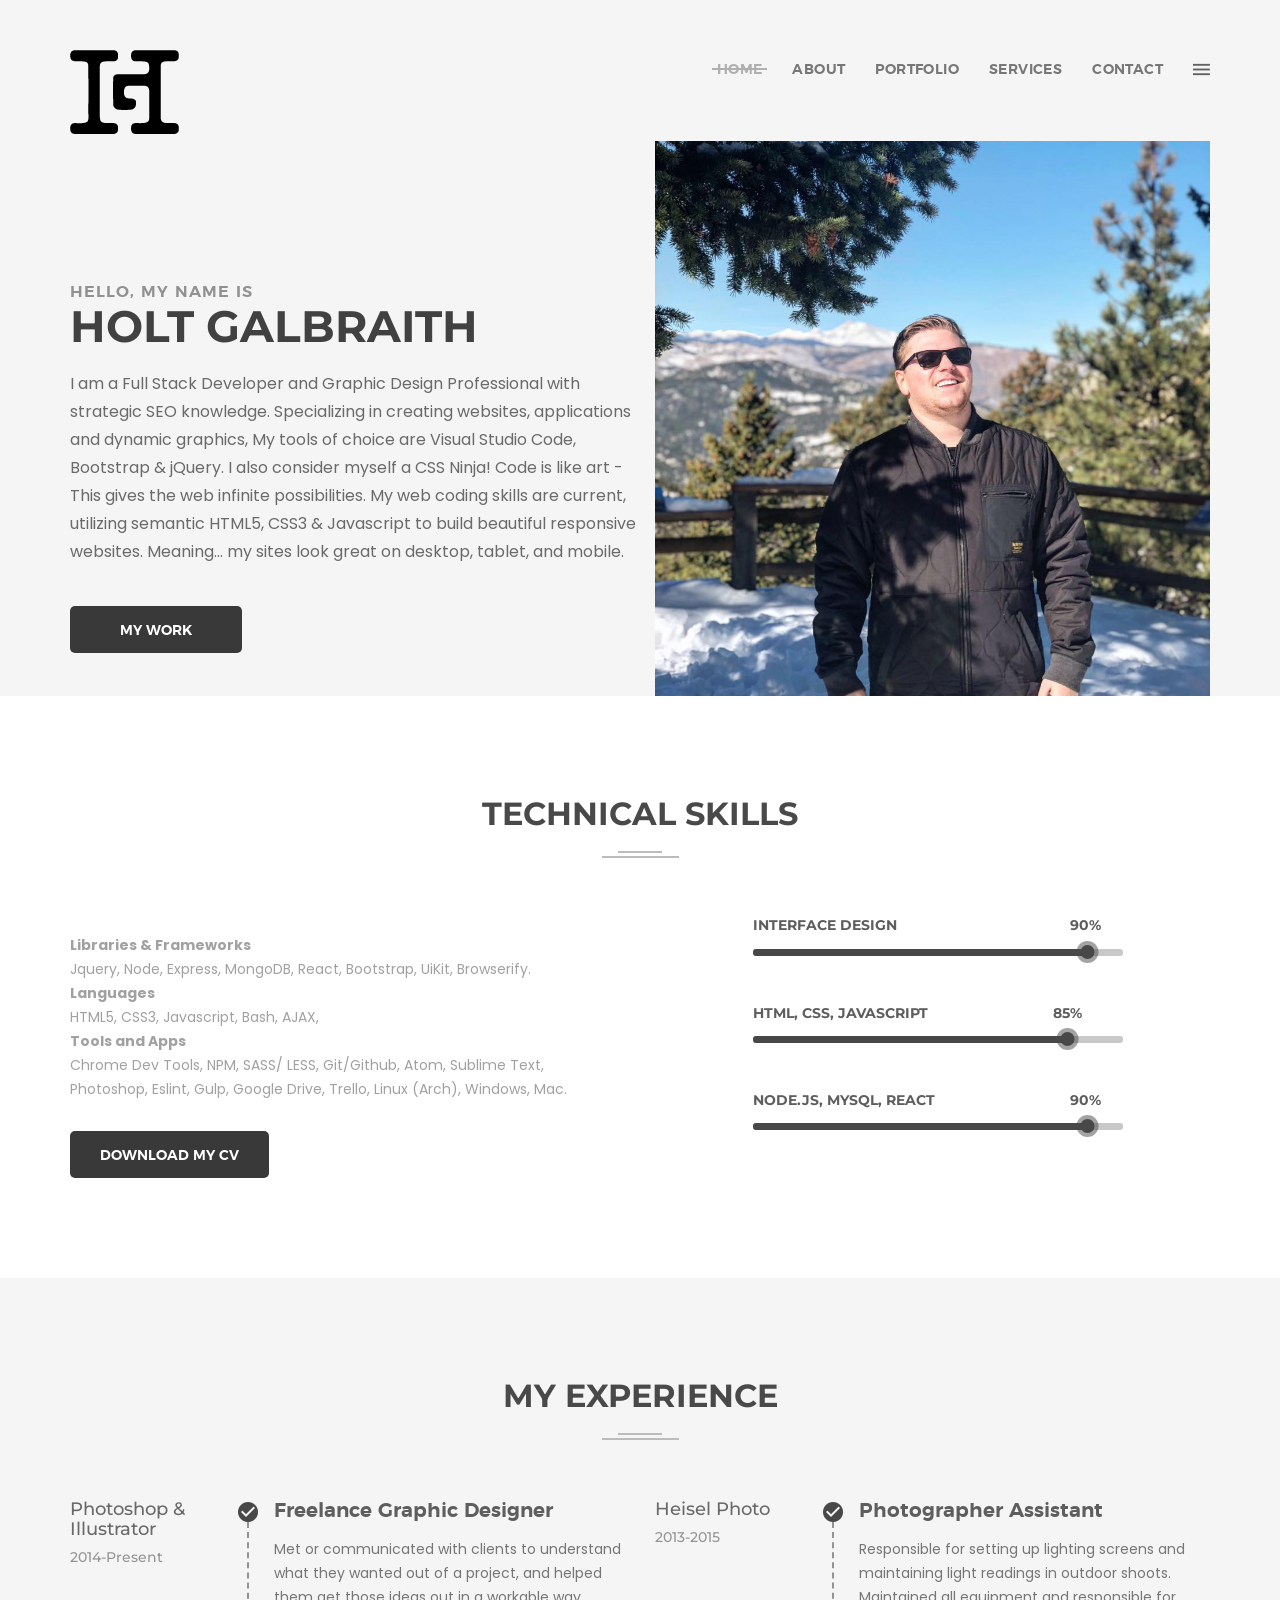
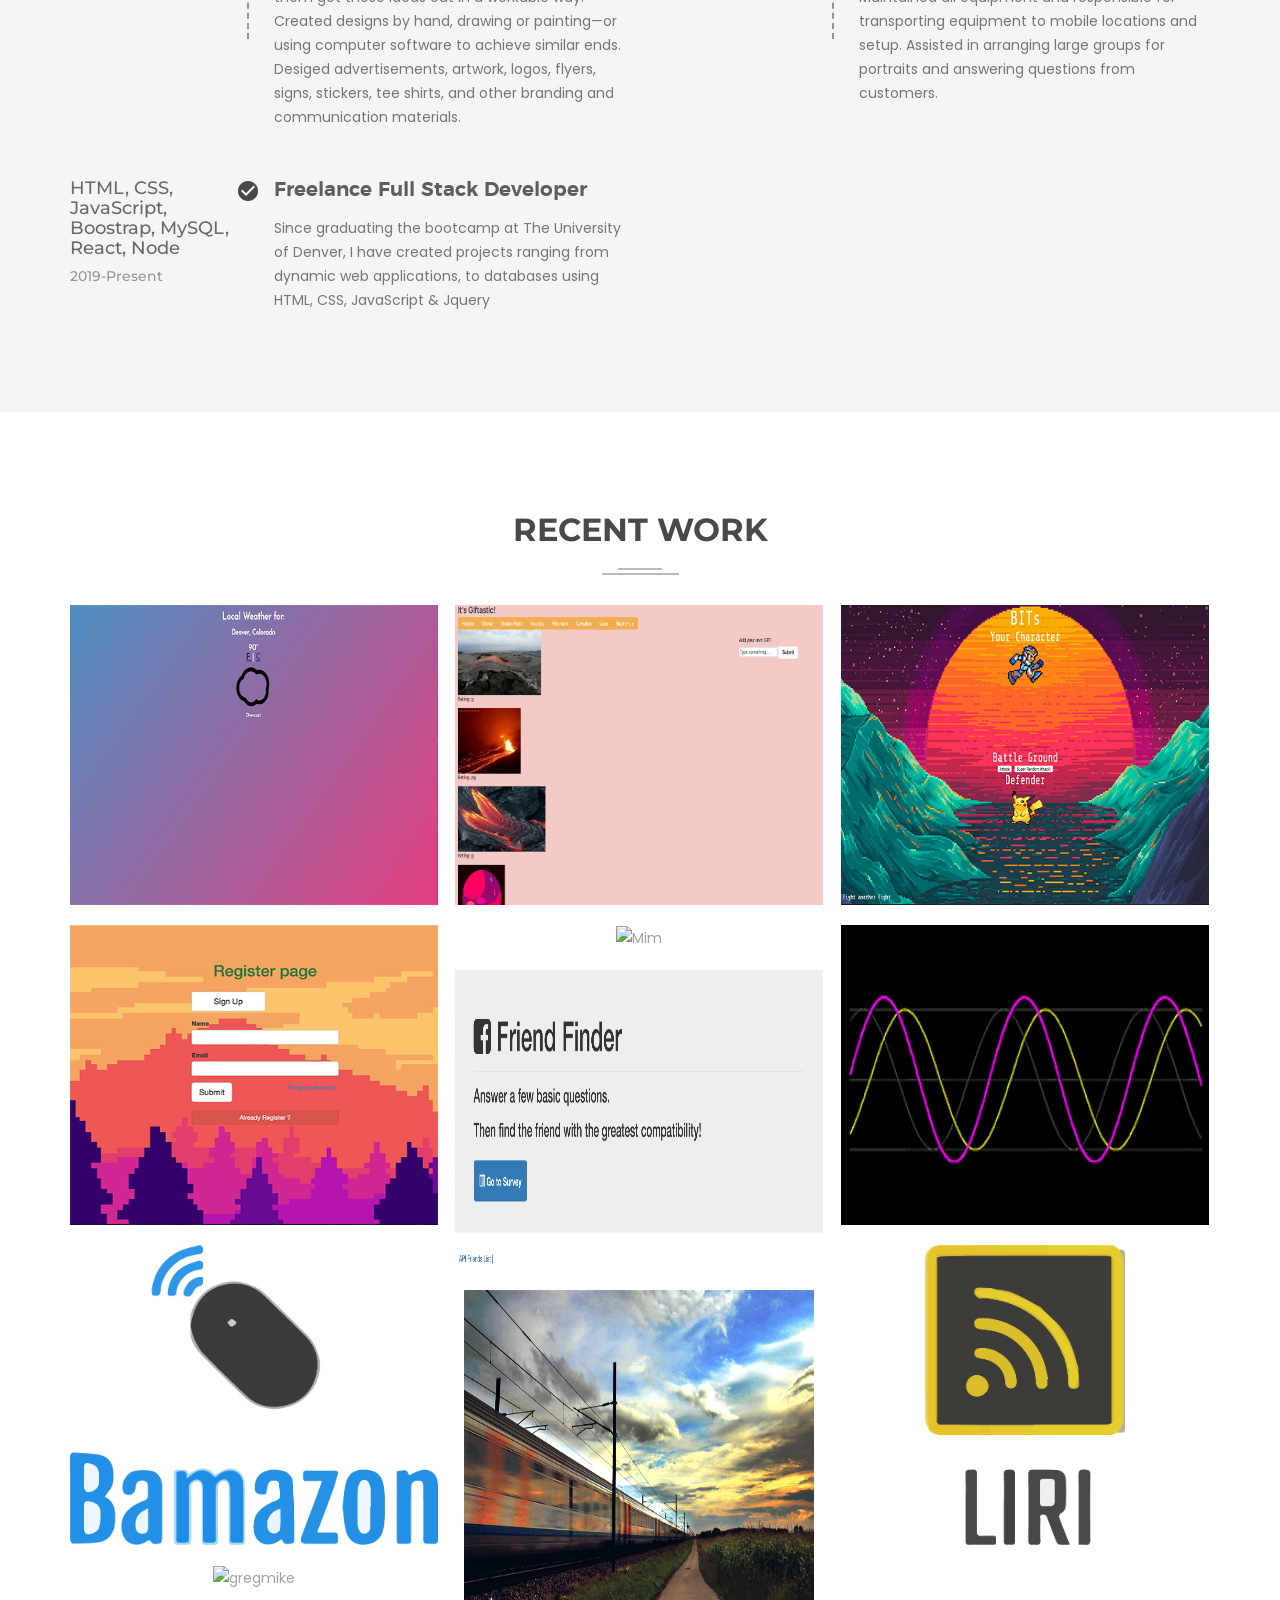
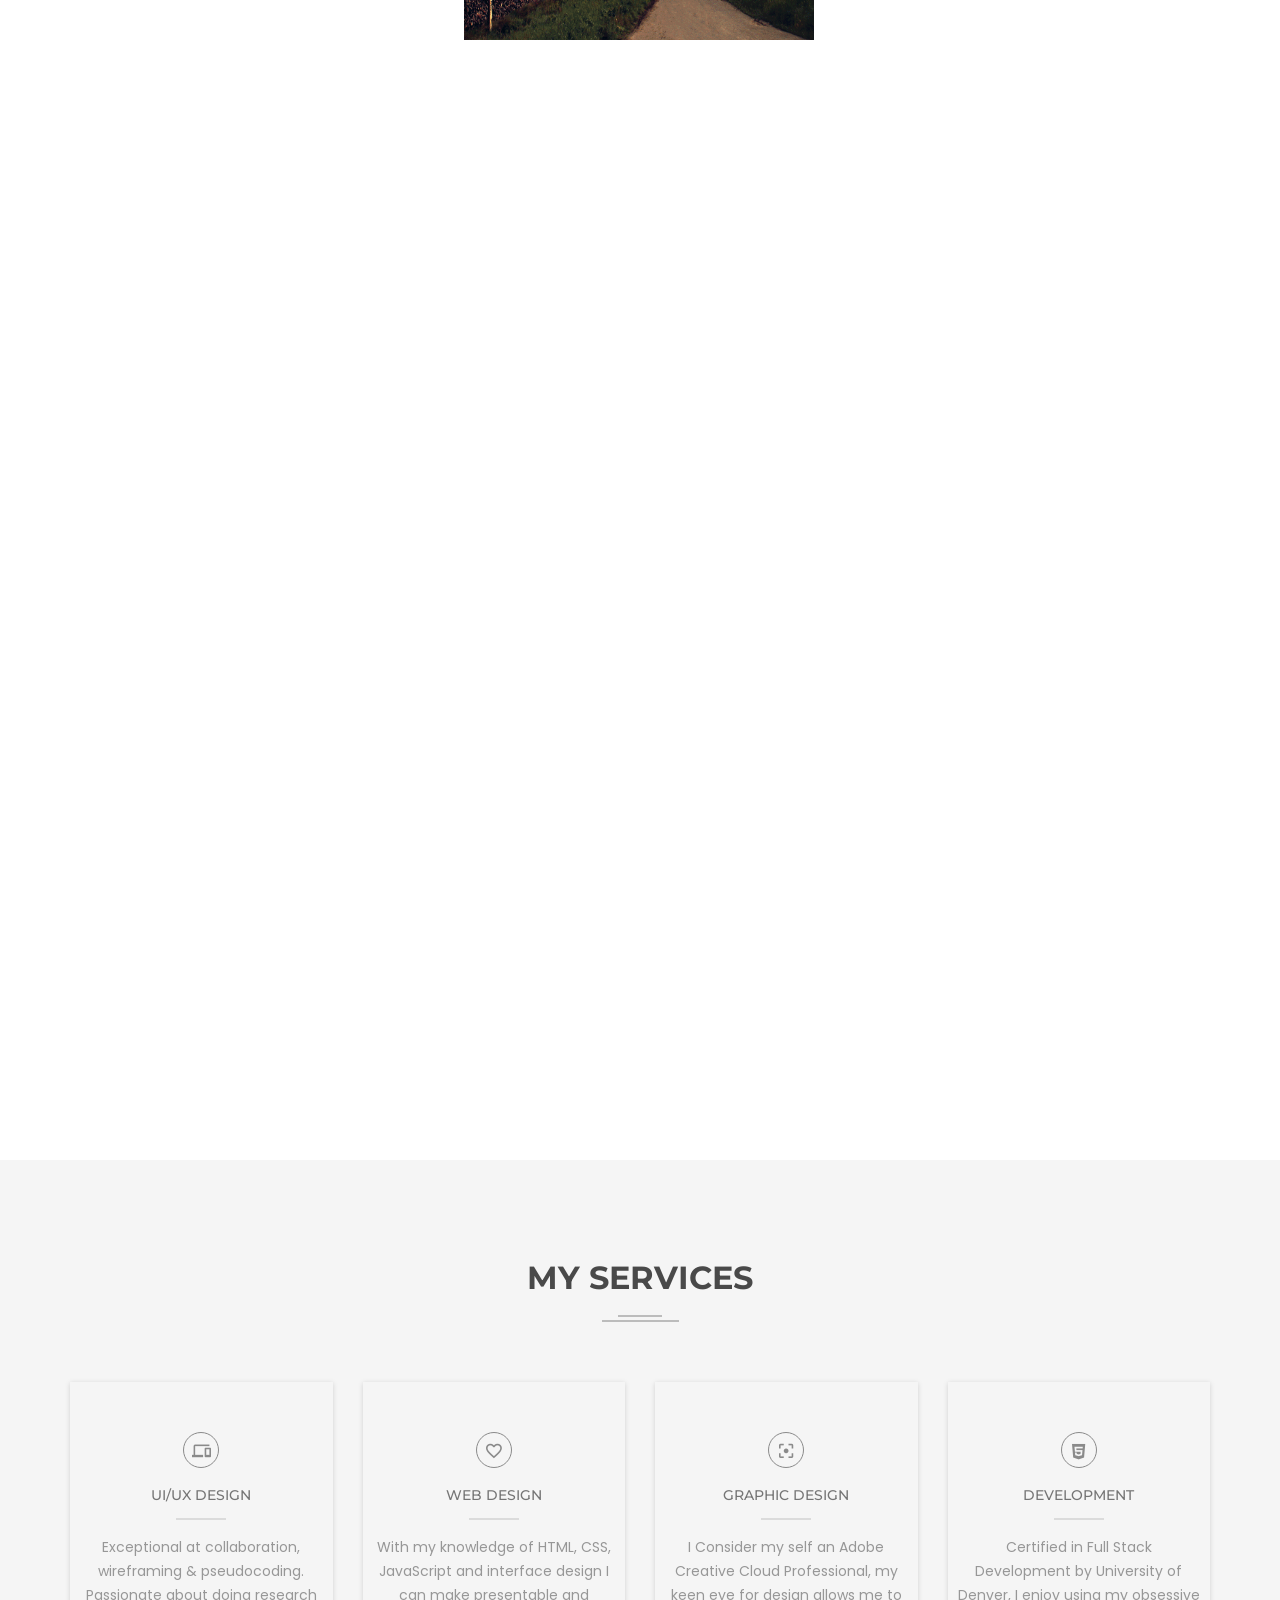
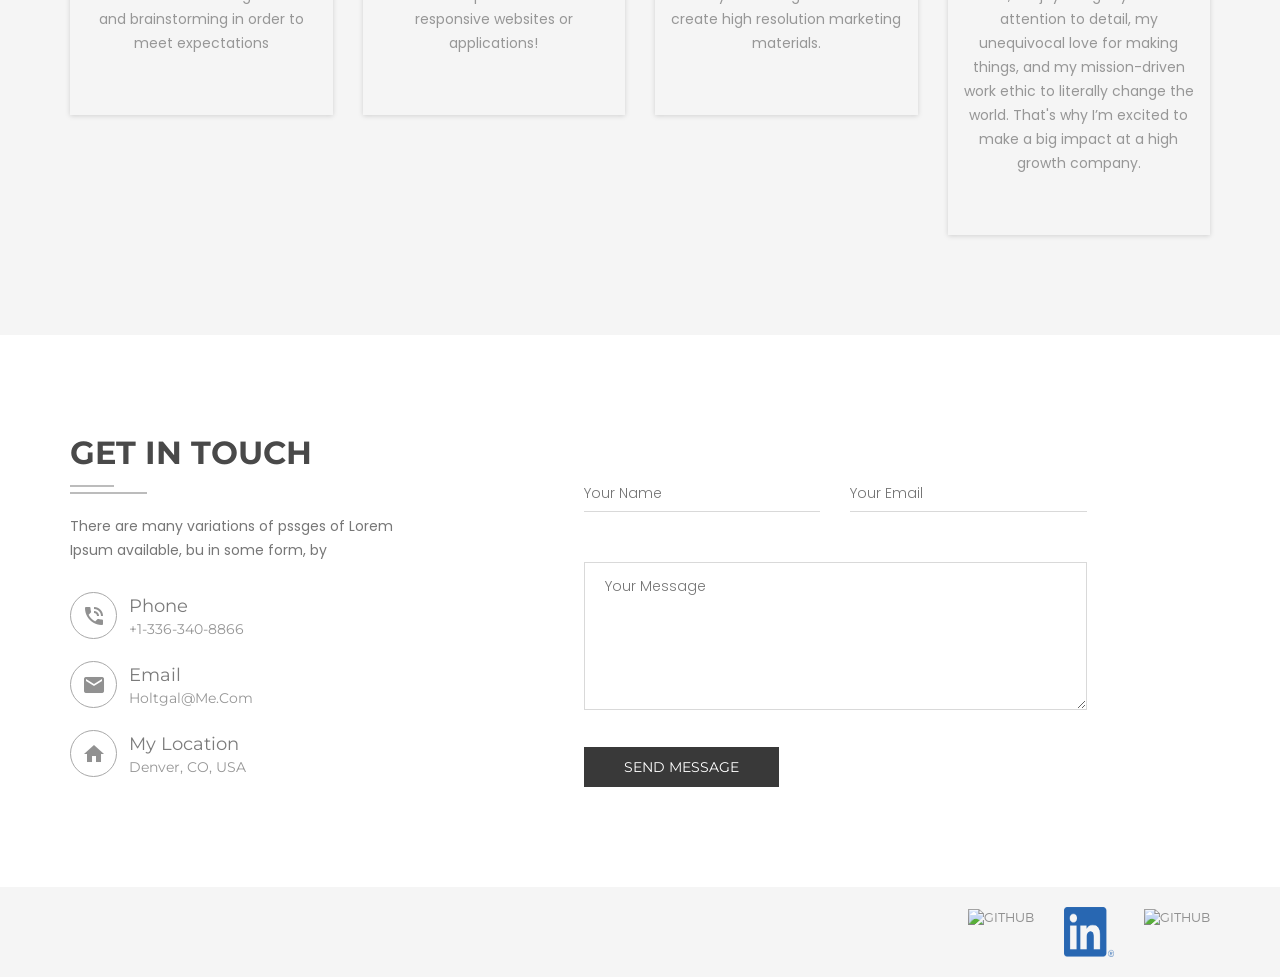
==== commit 97baaf0b: "added gh logo to work" ====
--- a/index.html
+++ b/index.html
@@ -319,7 +319,7 @@
 					<div class="portfolio-grid" style="margin-bottom: 1000px">
 						<div class="grid-item new gallery percent-33">
 							<div class="single-portfolio overlay light-1 text-center">
-								<img src="assets/img/Screen Shot 2019-07-30 at 11.39.13 AM.png" alt="Weather current" style="width:700px;height:200px;" />
+								<img src="assets/img/Screen Shot 2019-07-30 at 11.39.13 AM.png" alt="Weather current" style="width:400px;height:300px;" />
 								<div class="zoom-icon">
 									<a href="https://holtgal.github.io/WeatherCurrent/" target="_blank"
 										class="fancybox">
@@ -330,12 +330,16 @@
 									<h4 class="font-20 montserrat weight-regular capitalize no-margin">WeatherCurrent with DarkSky API
 									</h4>
 									<p class="montserratlight">HTML, CSS, Javascript, AJAX, JSON</p>
+									<div class="container">
+										<a href="https://github.com/holtgal/WeatherCurrent">
+										<button  class="btn" id="GHbutton"><img src="assets/img/GitHub-Mark-32px.png" ></button></a>
+									  </div>
 								</div>
 							</div>
 						</div>
 						<div class="grid-item new gallery percent-33">
 							<div class="single-portfolio overlay light-1 text-center">
-								<img src="assets/img/Screen Shot 2019-07-30 at 11.43.38 AM.png" alt="Giftastic" style="width:700px;height:200px;" />
+								<img src="assets/img/Screen Shot 2019-07-30 at 11.43.38 AM.png" alt="Giftastic" style="width:400px;height:300px;" />
 								<div class="zoom-icon">
 									<a href="https://holtgal.github.io/Giftastic-/" target="_blank"
 										class="fancybox">
@@ -346,12 +350,16 @@
 									<h4 class="font-20 montserrat weight-regular capitalize no-margin">Giftastic
 									</h4>
 									<p class="montserratlight">HTML, CSS, Javascript</p>
+									<div class="container">
+										<a href="https://github.com/holtgal/Giftastic-">
+										<button  class="btn" id="GHbutton"><img src="assets/img/GitHub-Mark-32px.png" ></button></a>
+									  </div>
 								</div>
 							</div>
 						</div>
 						<div class="grid-item new gallery percent-33">
 							<div class="single-portfolio overlay light-1 text-center">
-								<img src="assets/img/Screen Shot 2019-07-30 at 11.46.37 AM.png" alt="Mim" style="width:700px;height:200px;" />
+								<img src="assets/img/Screen Shot 2019-07-30 at 11.46.37 AM.png" alt="Mim" style="width:400px;height:300px;" />
 								<div class="zoom-icon">
 									<a href="https://floating-gorge-54262.herokuapp.com/" target="_blank"
 										class="fancybox">
@@ -362,6 +370,10 @@
 									<h4 class="font-20 montserrat weight-regular capitalize no-margin">Node.js Battle Game
 									</h4>
 									<p class="montserratlight">HTML, CSS, Javascript, Node.Js, Express</p>
+									<div class="container">
+										<a href="https://github.com/Erloch/project_2">
+										<button  class="btn" id="GHbutton"><img src="assets/img/GitHub-Mark-32px.png" ></button></a>
+									  </div>
 								</div>
 							</div>
 						</div>
@@ -378,12 +390,16 @@
 									<h4 class="font-20 montserrat weight-regular capitalize no-margin">Sign Up / Sign in page 
 									</h4>
 									<p class="montserratlight">Bcrypt NPM package</p>
+									<div class="container">
+										<a href="https://github.com/Erloch/project_2">
+										<button  class="btn" id="GHbutton"><img src="assets/img/GitHub-Mark-32px.png" ></button></a>
+									  </div>
 								</div>
 							</div>
 						</div>
 						<div class="grid-item new gallery percent-33">
 							<div class="single-portfolio overlay light-1 text-center">
-								<img src="assets/img/portfolio/ipadmockup2.png" alt="Mim"  />
+								<img src="assets/img/portfolio/ipadmockup2.png" alt="Mim" style="width:400px; height:300px" />
 								<div class="zoom-icon">
 									<a href="https://holtgal.github.io/Api-Group-Project/" target="_blank"
 										class="fancybox">
@@ -394,6 +410,10 @@
 									<h4 class="font-20 montserrat weight-regular capitalize no-margin">AHEM Music App
 									</h4>
 									<p class="montserratlight">HTML, CSS, Javascript</p>
+									<div class="container">
+										<a href="https://github.com/holtgal/Api-Group-Project">
+										<button  class="btn" id="GHbutton"><img src="assets/img/GitHub-Mark-32px.png" ></button></a>
+									  </div>
 								</div>
 							</div>
 						</div>
@@ -401,7 +421,7 @@
 
 						<div class="grid-item new work3d design gallery work3d percent-33">
 							<div class="single-portfolio overlay light-1 text-center">
-								<img src="assets/img/portfolio/physics.gif" alt="Audio-Visualizer" />
+								<img src="assets/img/portfolio/physics.gif" alt="Audio-Visualizer"style="width:400px;height:300px;"/>
 								<div class="title plr-40 text-center">
 									<div class="zoom-icon">
 										<a href="https://holtgal.github.io/Audio-Visualizer/" target="_blank">
@@ -413,13 +433,17 @@
 									<h4 class="font-20 montserrat weight-regular capitalize no-margin">Real Time Audio
 										Visualizer</h4>
 									<p class="montserratlight">HTML, CSS, Javascript</p>
+									<div class="container">
+										<a href="https://github.com/holtgal/Audio-Visualizer">
+										<button  class="btn" id="GHbutton"><img src="assets/img/GitHub-Mark-32px.png" ></button></a>
+									  </div>
 								</div>
 							</div>
 						</div>
 
 						<div class="grid-item new web gallery work3d percent-33">
 							<div class="single-portfolio overlay light-1 text-center">
-								<img src="assets/img/portfolio/friendfinder.png" alt="Mim" />
+								<img src="assets/img/portfolio/friendfinder.png" alt="Mim" style= "width:400px;height:300px;"/>
 								<div class="title plr-40 text-center">
 									<div class="zoom-icon">
 										<a href="https://shielded-retreat-61073.herokuapp.com/" target="_blank"
@@ -431,6 +455,10 @@
 										<h4 class="font-20 montserrat weight-regular capitalize no-margin">Friend Finder
 										</h4>
 										<p class="montserratlight">Node, Express</p>
+										<div class="container">
+											<a href="https://github.com/holtgal/Friend-Finder">
+											<button  class="btn" id="GHbutton"><img src="assets/img/GitHub-Mark-32px.png" ></button></a>
+										  </div>
 									</div>
 								</div>
 							</div>
@@ -450,6 +478,10 @@
 											Application
 										</h4>
 										<p class="montserratlight"> MySQL, JavaScript, Node</p>
+										<div class="container">
+											<a href="https://github.com/holtgal/Bamazon">
+											<button  class="btn" id="GHbutton"><img src="assets/img/GitHub-Mark-32px.png" ></button></a>
+										  </div>
 									</div>
 								</div>
 							</div>
@@ -468,13 +500,18 @@
 										<h4 class="font-20 montserrat weight-regular capitalize no-margin">Node.js LIRI
 											Application</h4>
 										<p class="montserratlight">Node.JS, JavaScript</p>
+										<div class="container">
+											<a href="https://github.com/holtgal/lirinodeapp">
+											<button  class="btn" id="GHbutton"><img src="assets/img/GitHub-Mark-32px.png" ></button></a>
+										  </div>
+										
 									</div>
 								</div>
 							</div>
 						</div>
 						<div class="grid-item new design web work3d percent-33">
 							<div class="single-portfolio overlay light-1 text-center">
-								<img src="assets/img/portfolio/giphy.gif" alt="train" />
+								<img src="assets/img/portfolio/giphy.gif" style="width:350px;height:350px;" alt="train" />
 								<div class="title plr-40 text-center">
 									<div class="zoom-icon">
 										<a href="https://holtgal.github.io/Train-Scheduler/" target="_blank">
@@ -485,8 +522,37 @@
 										<h4 class="font-20 montserrat weight-regular capitalize no-margin">Train
 											Scheduler</h4>
 										<p class="montserratlight">FireBase & Moment.js</p>
-
-
+										<div class="container">
+											<a href="https://github.com/holtgal/ReactGame">
+											<button  class="btn" id="GHbutton"><img src="assets/img/GitHub-Mark-32px.png" ></button></a>
+										  </div>
+										
+
+
+									</div>
+								</div>
+							</div>
+							
+						</div>
+						<div class="grid-item new design web work3d percent-33">
+							<div class="single-portfolio overlay light-1 text-center">
+								
+								<img src="https://static1.squarespace.com/static/513e7d67e4b0970eaf210a87/t/5c34aa898a922d7c5cfdc24b/1562870708593/" alt="gregmike" />
+								
+								<div class="title plr-40 text-center">
+									<div class="zoom-icon">
+										<a href="https://secure-garden-81970.herokuapp.com/" target="_blank">
+											<i class="devicon-github-plain-wordmark devicon" id="devicon"></i>
+											<i class="zmdi zmdi-link"></i>
+										</a>
+									</div>
+									<div class="project-title text-left">
+										<h4 class="font-20 montserrat weight-regular capitalize no-margin">React Memory Game</h4>
+										<p class="montserratlight">React & ES6</p>
+										<div class="container">
+											<a href="https://github.com/holtgal/ReactGame">
+											<button  class="btn" id="GHbutton"><img src="assets/img/GitHub-Mark-32px.png" ></button></a>
+										  </div>
 									</div>
 								</div>
 							</div>
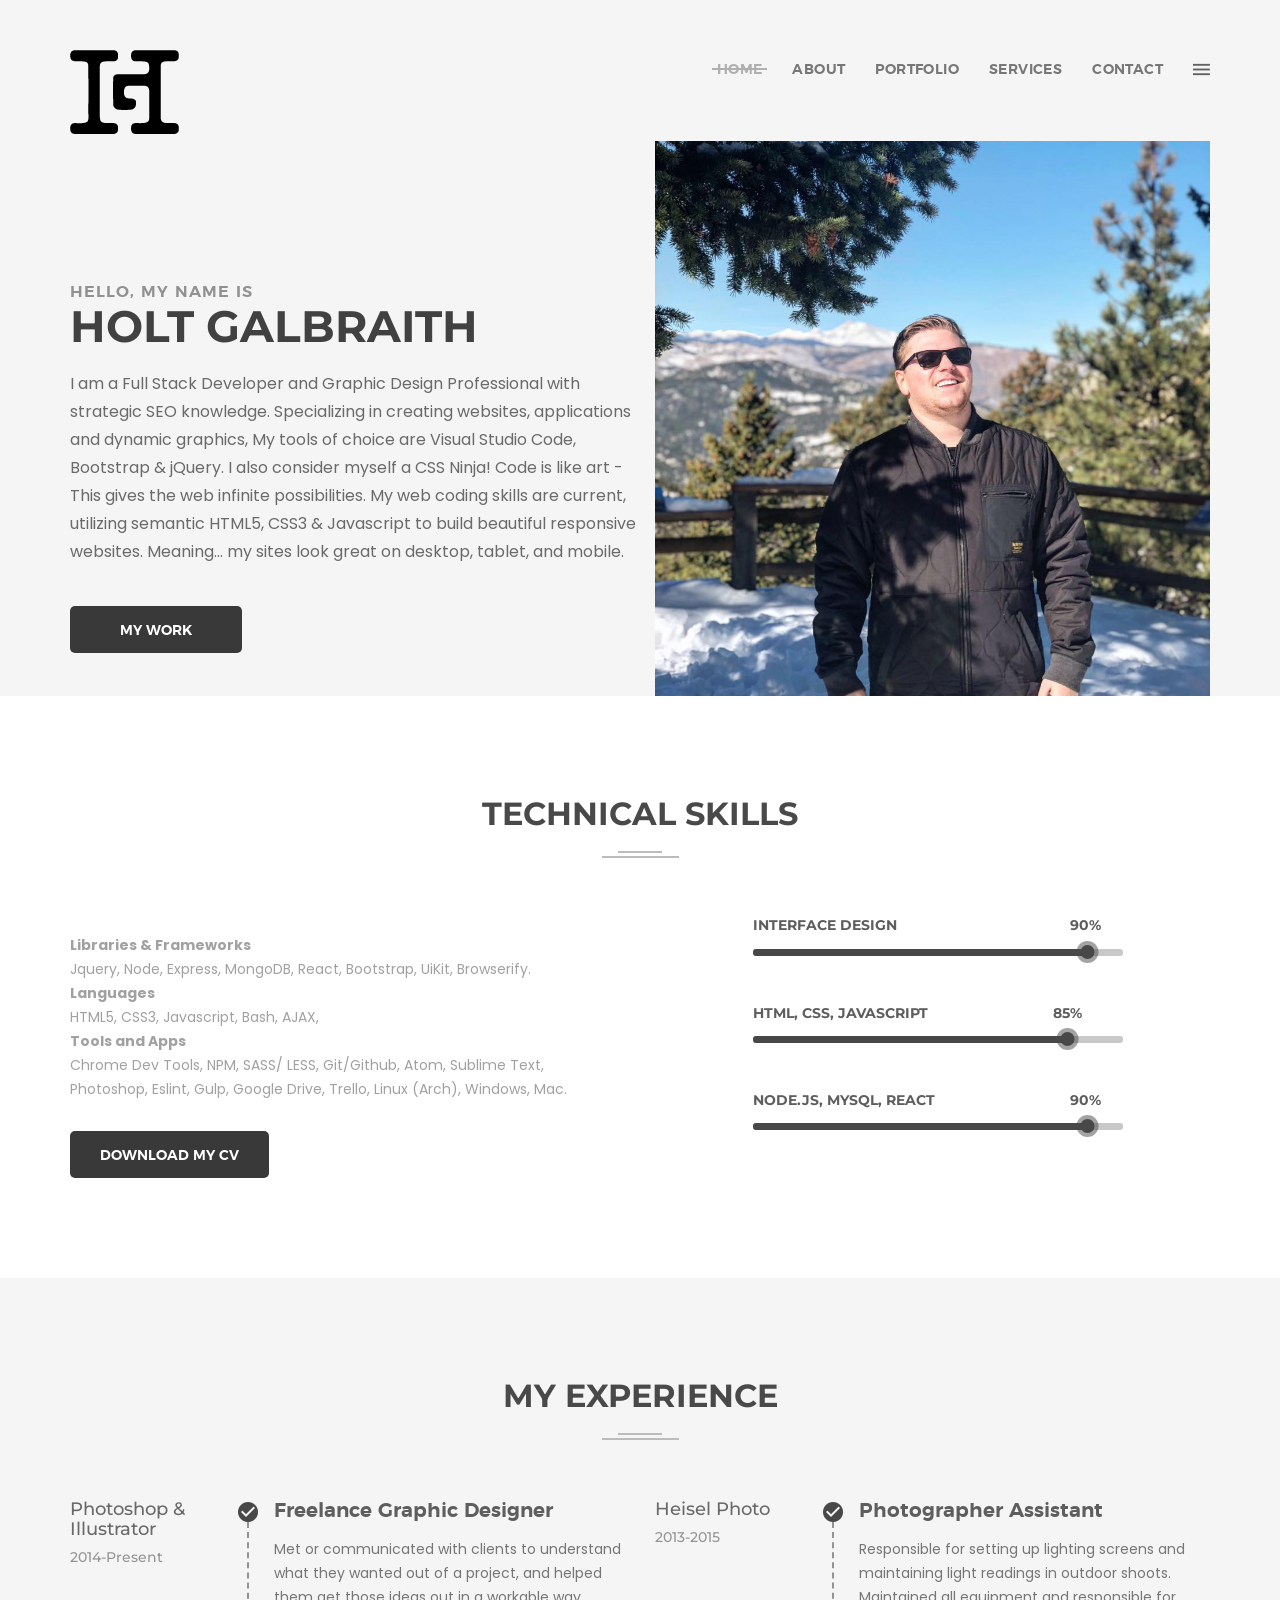
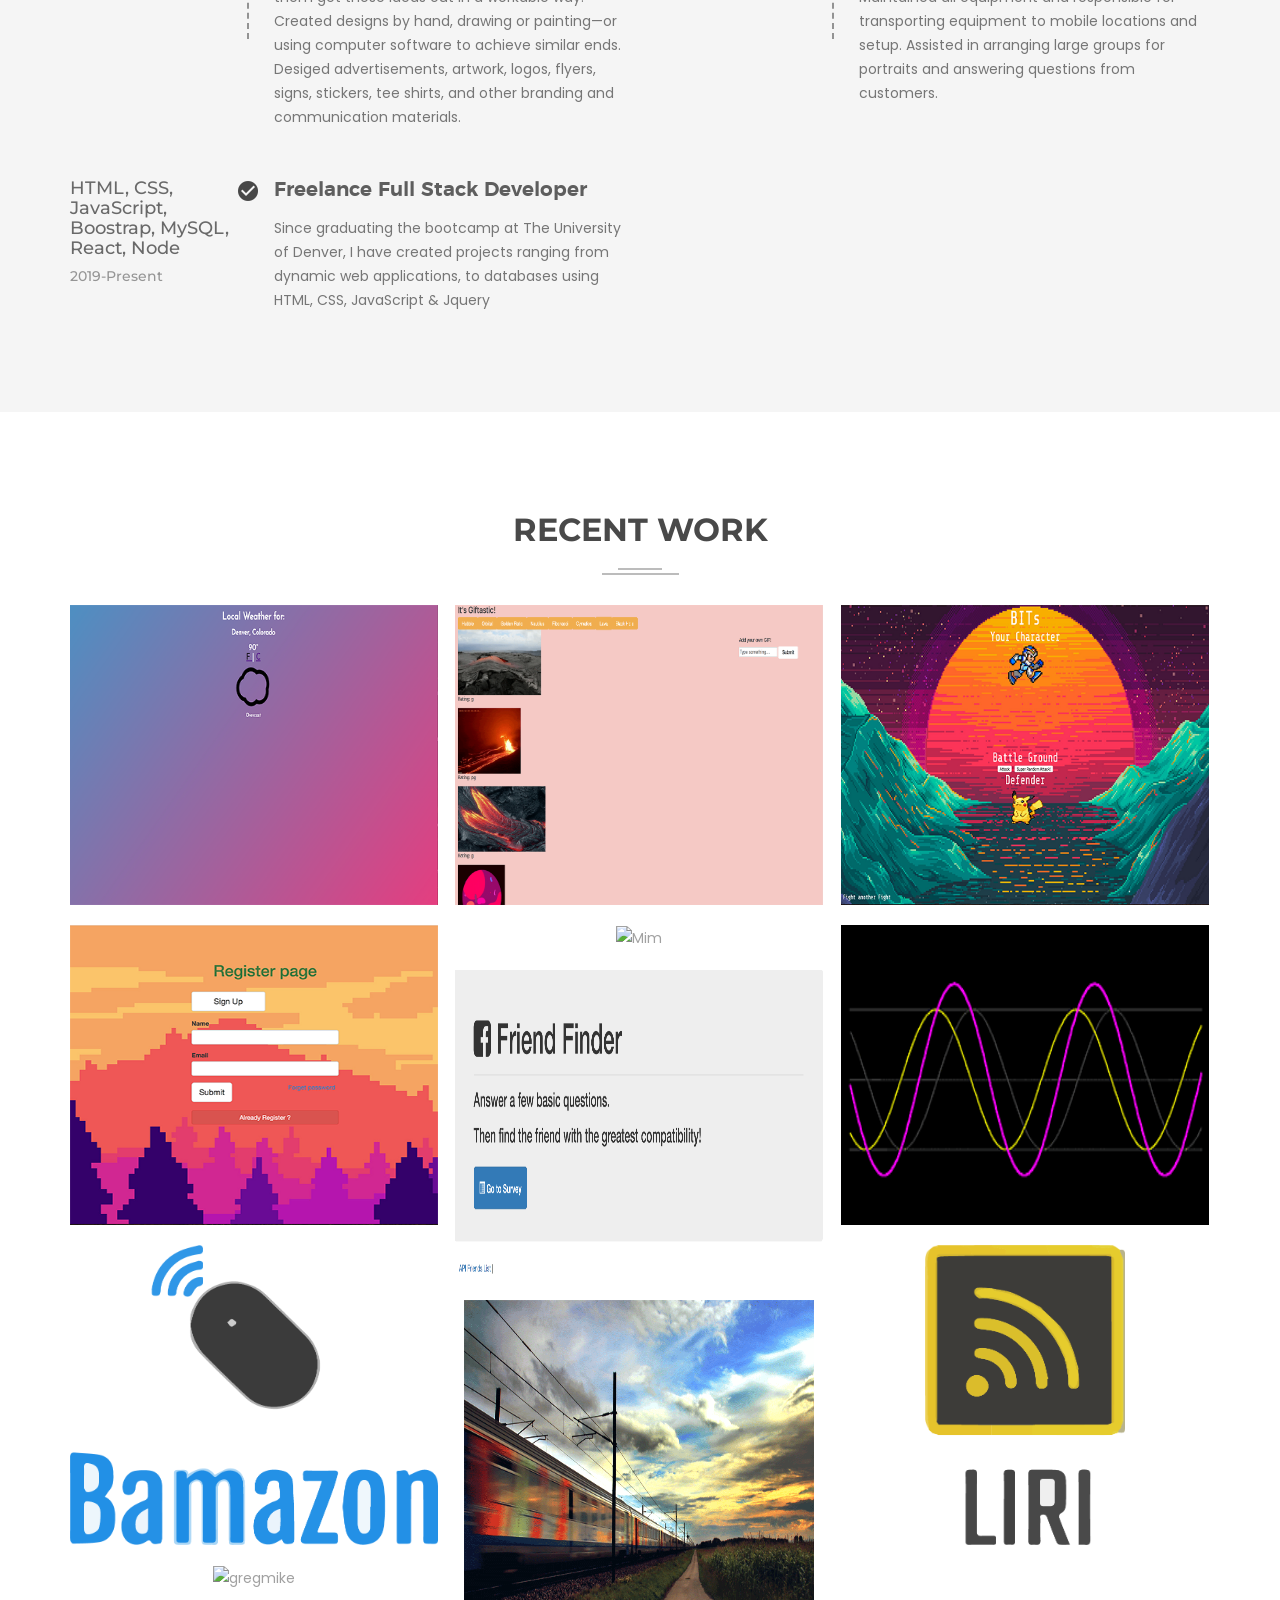
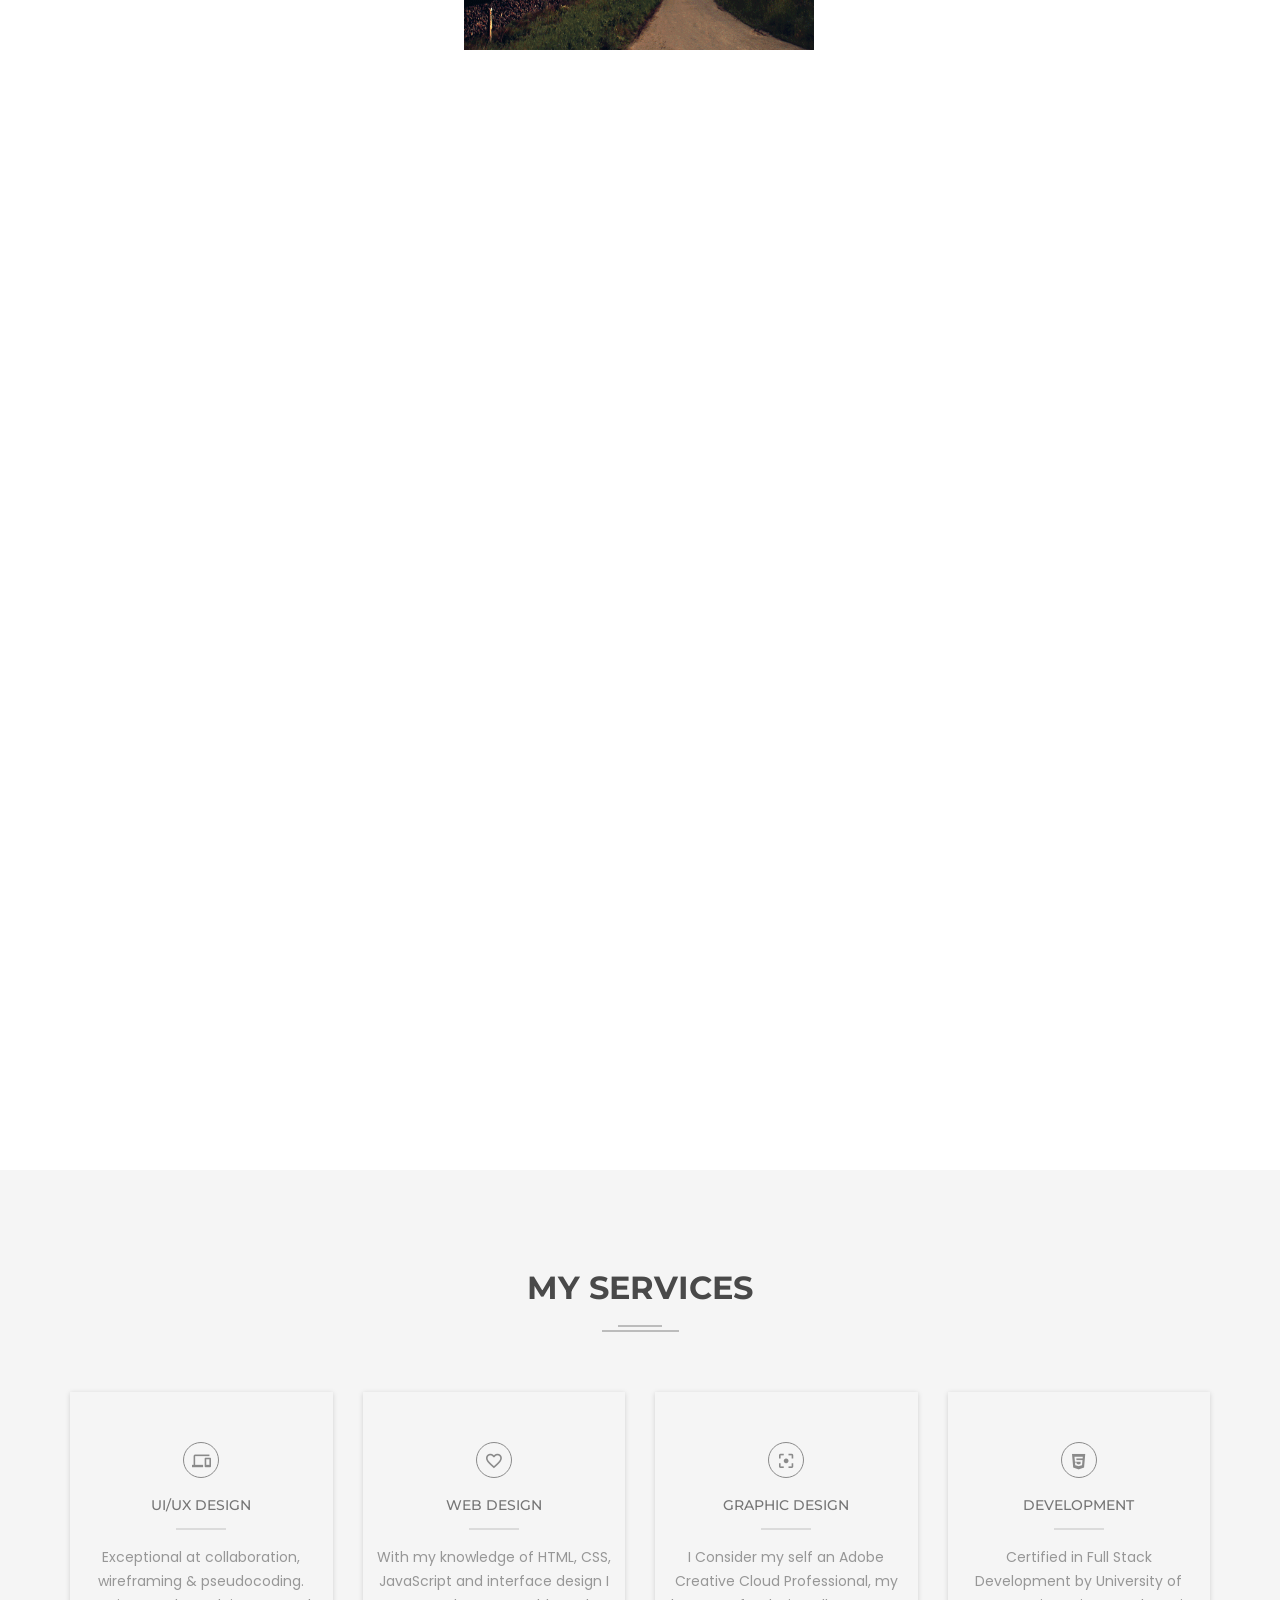
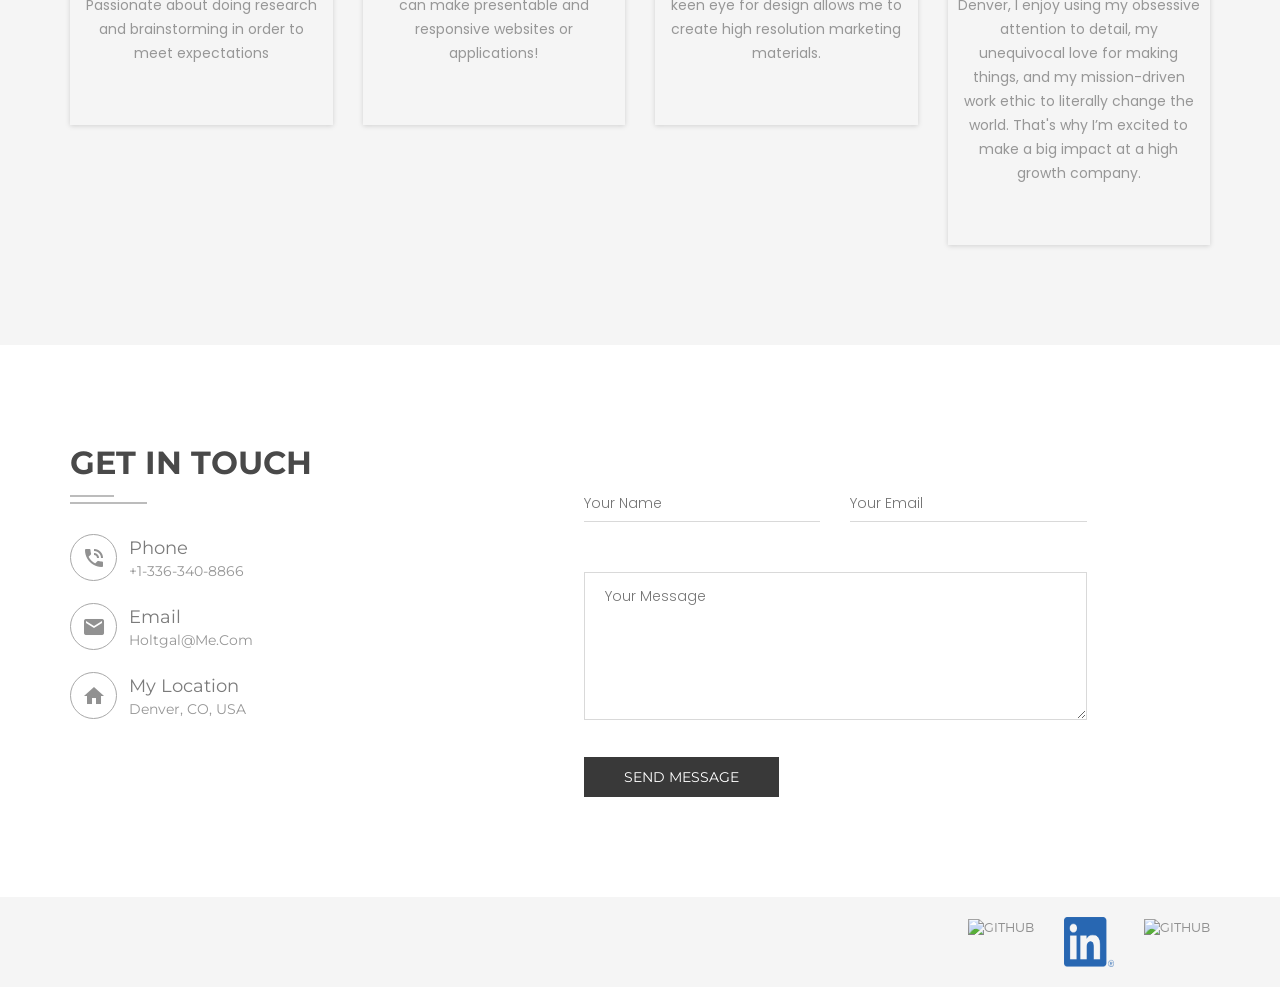
==== commit 264ca537: "edited contact form" ====
--- a/index.html
+++ b/index.html
@@ -443,7 +443,7 @@
 
 						<div class="grid-item new web gallery work3d percent-33">
 							<div class="single-portfolio overlay light-1 text-center">
-								<img src="assets/img/portfolio/friendfinder.png" alt="Mim" style= "width:400px;height:300px;"/>
+								<img src="assets/img/portfolio/friendfinder.png" alt="Mim" style= "width:400px;height:310px;"/>
 								<div class="title plr-40 text-center">
 									<div class="zoom-icon">
 										<a href="https://shielded-retreat-61073.herokuapp.com/" target="_blank"
@@ -634,7 +634,7 @@
 								<div class="top"></div>
 								<div class="bottom"></div>
 							</div>
-							<p>There are many variations of pssges of Lorem Ipsum available, bu in some form, by</p>
+							
 						</div>
 						<ul class="contact-text clearfix">
 							<li>
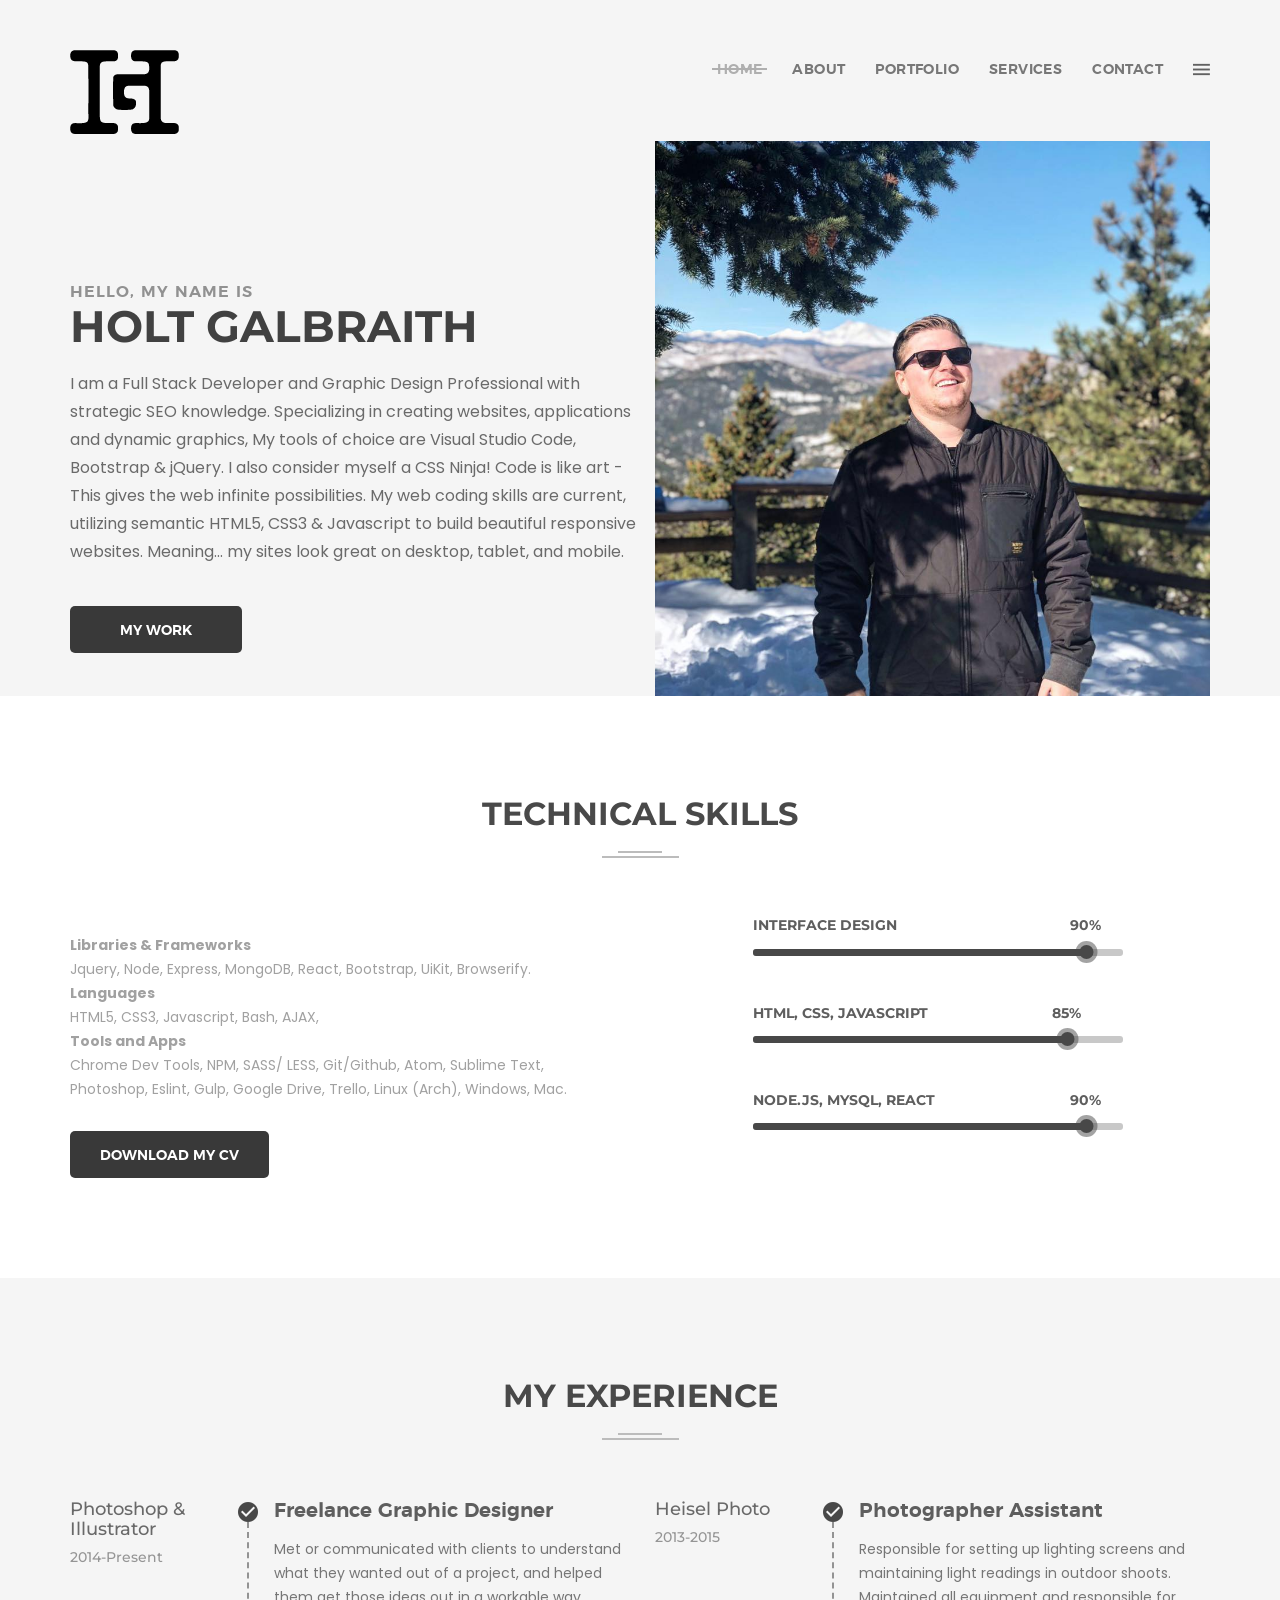
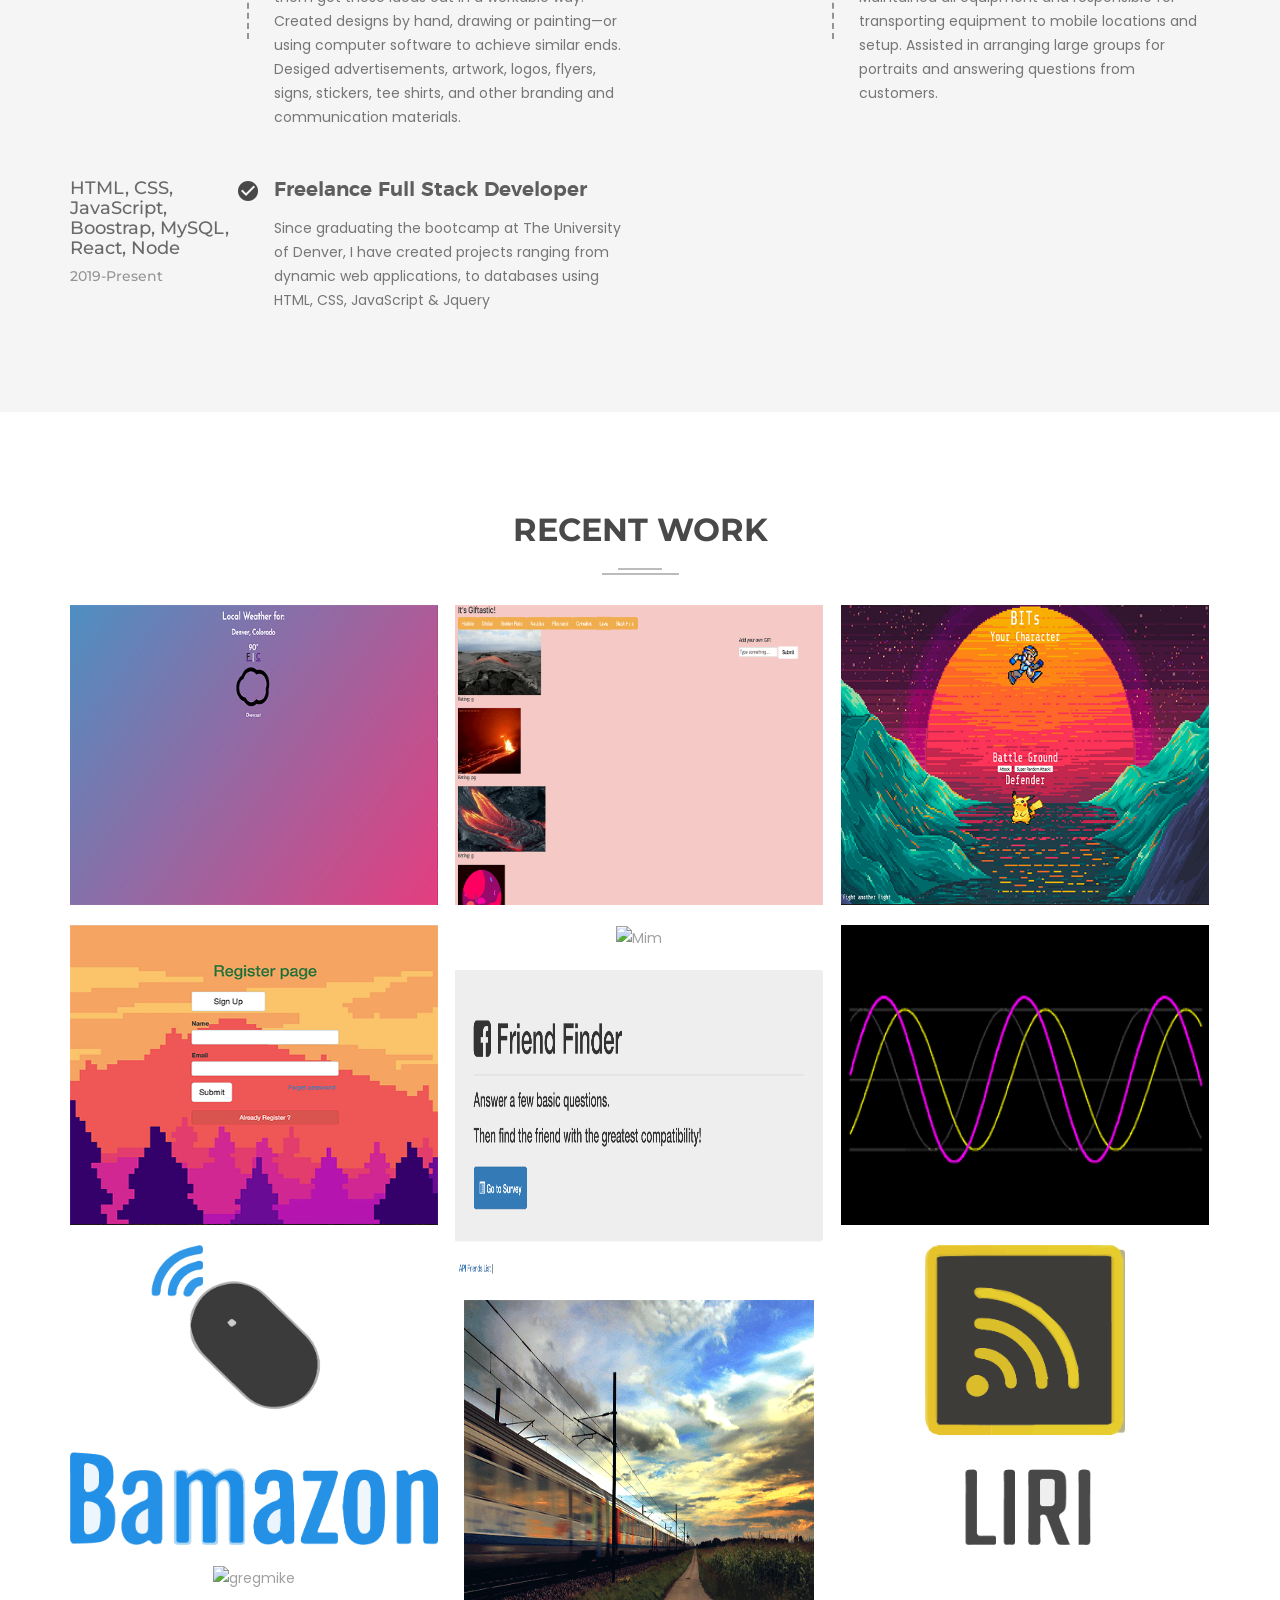
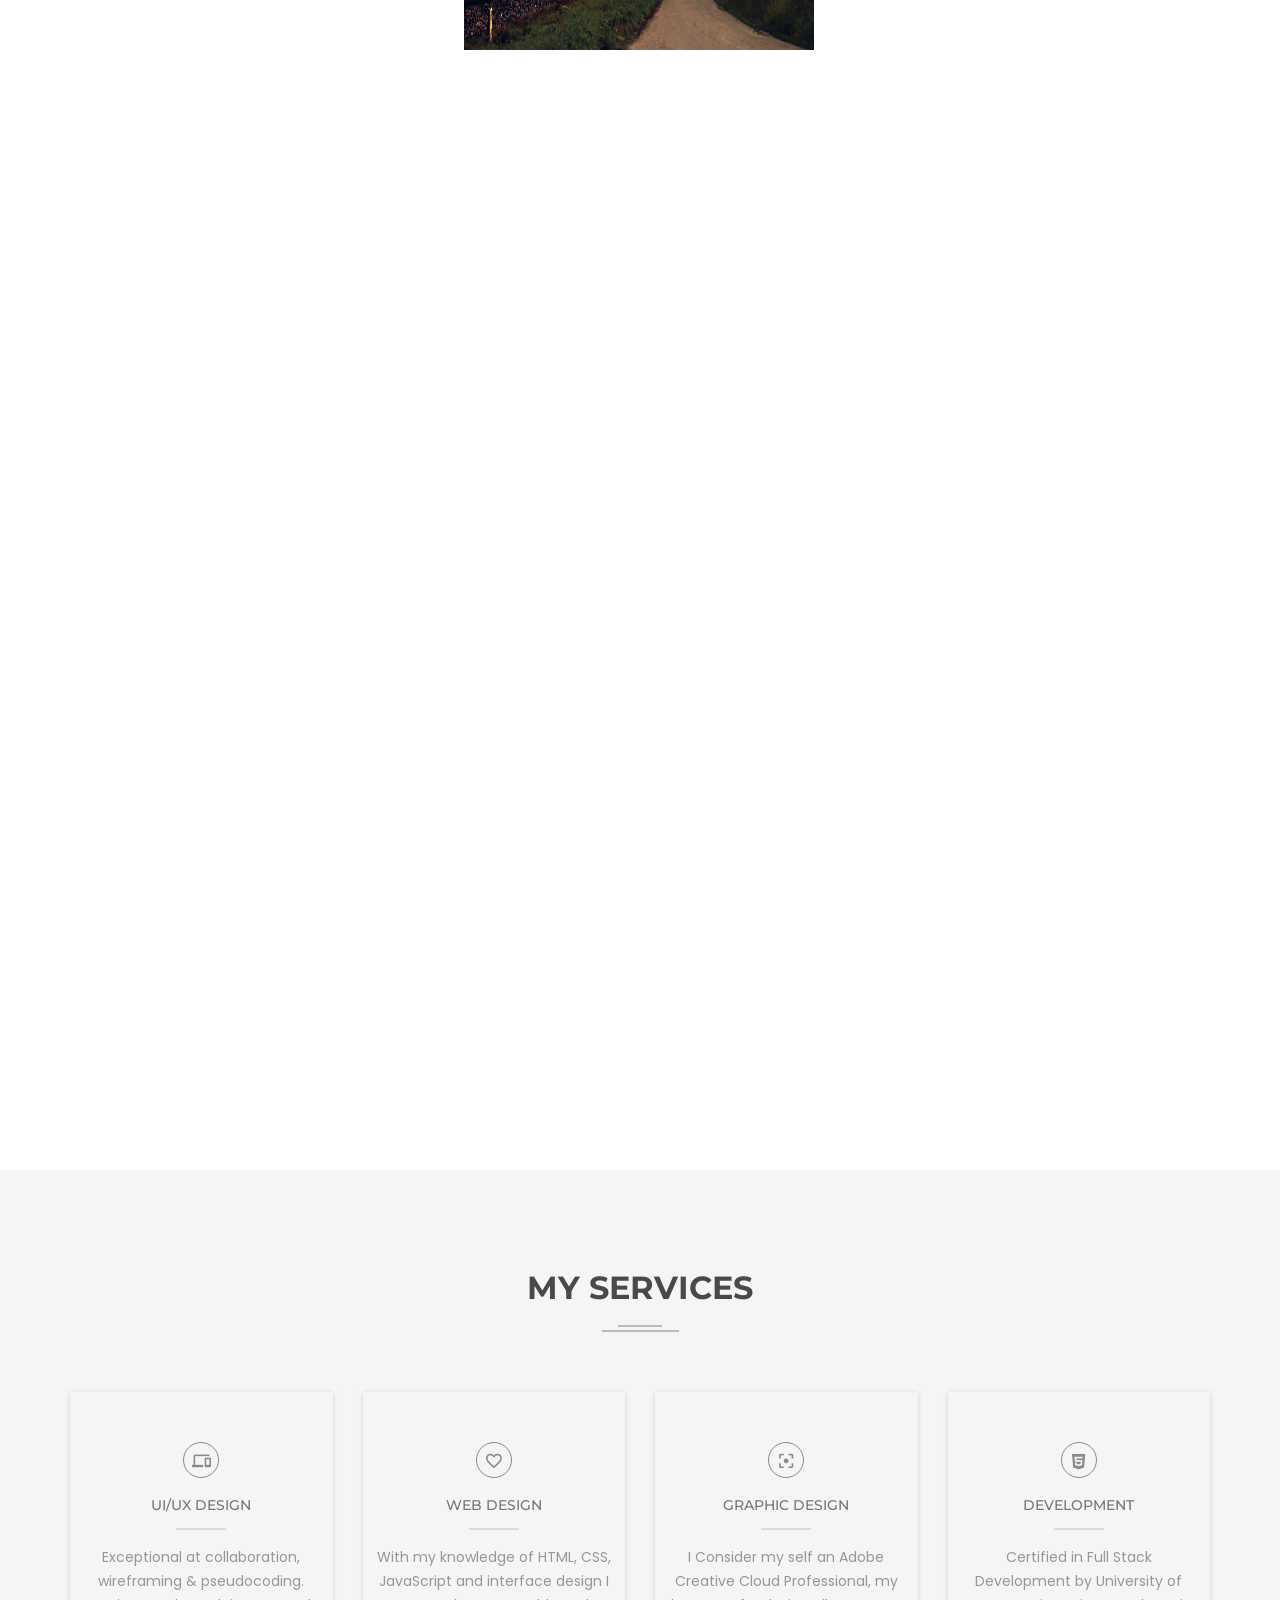
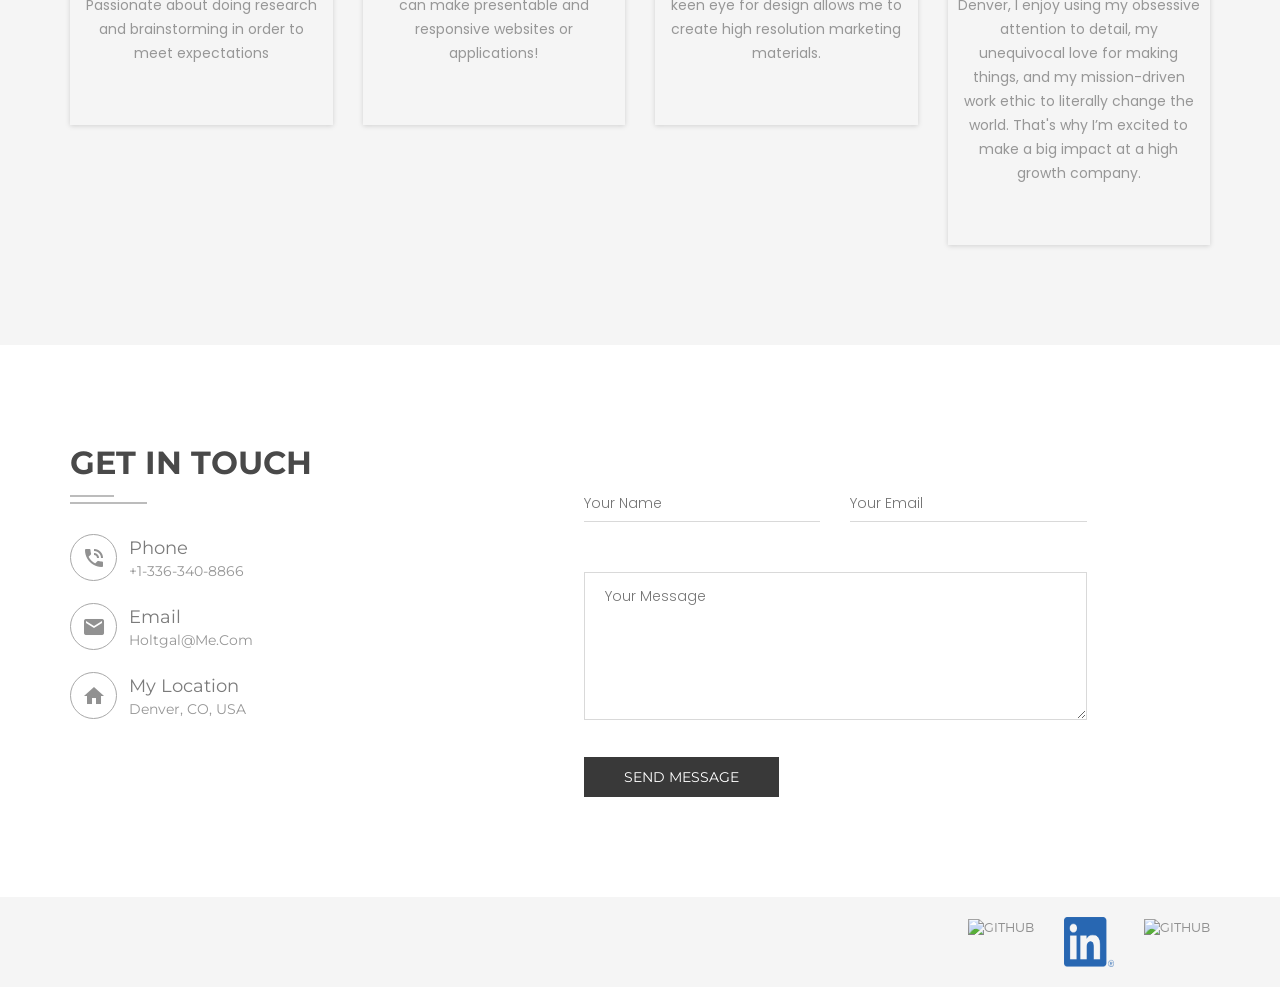
==== commit 382095e4: "edited title" ====
--- a/index.html
+++ b/index.html
@@ -10,7 +10,7 @@
 		content="Personal , Personal portfolio template, Personal portfolio, landing page, material design, portfolio, personal">
 	<meta name="author" content="regaltheme.com">
 
-	<title>HG Resposnive Portfolio</title>
+	<title>Holt Galbraith</title>
 
 	<!-- favicon -->
 	<link rel="shortcut icon" type="image/x-icon" href="assets/img/favicon.ico">
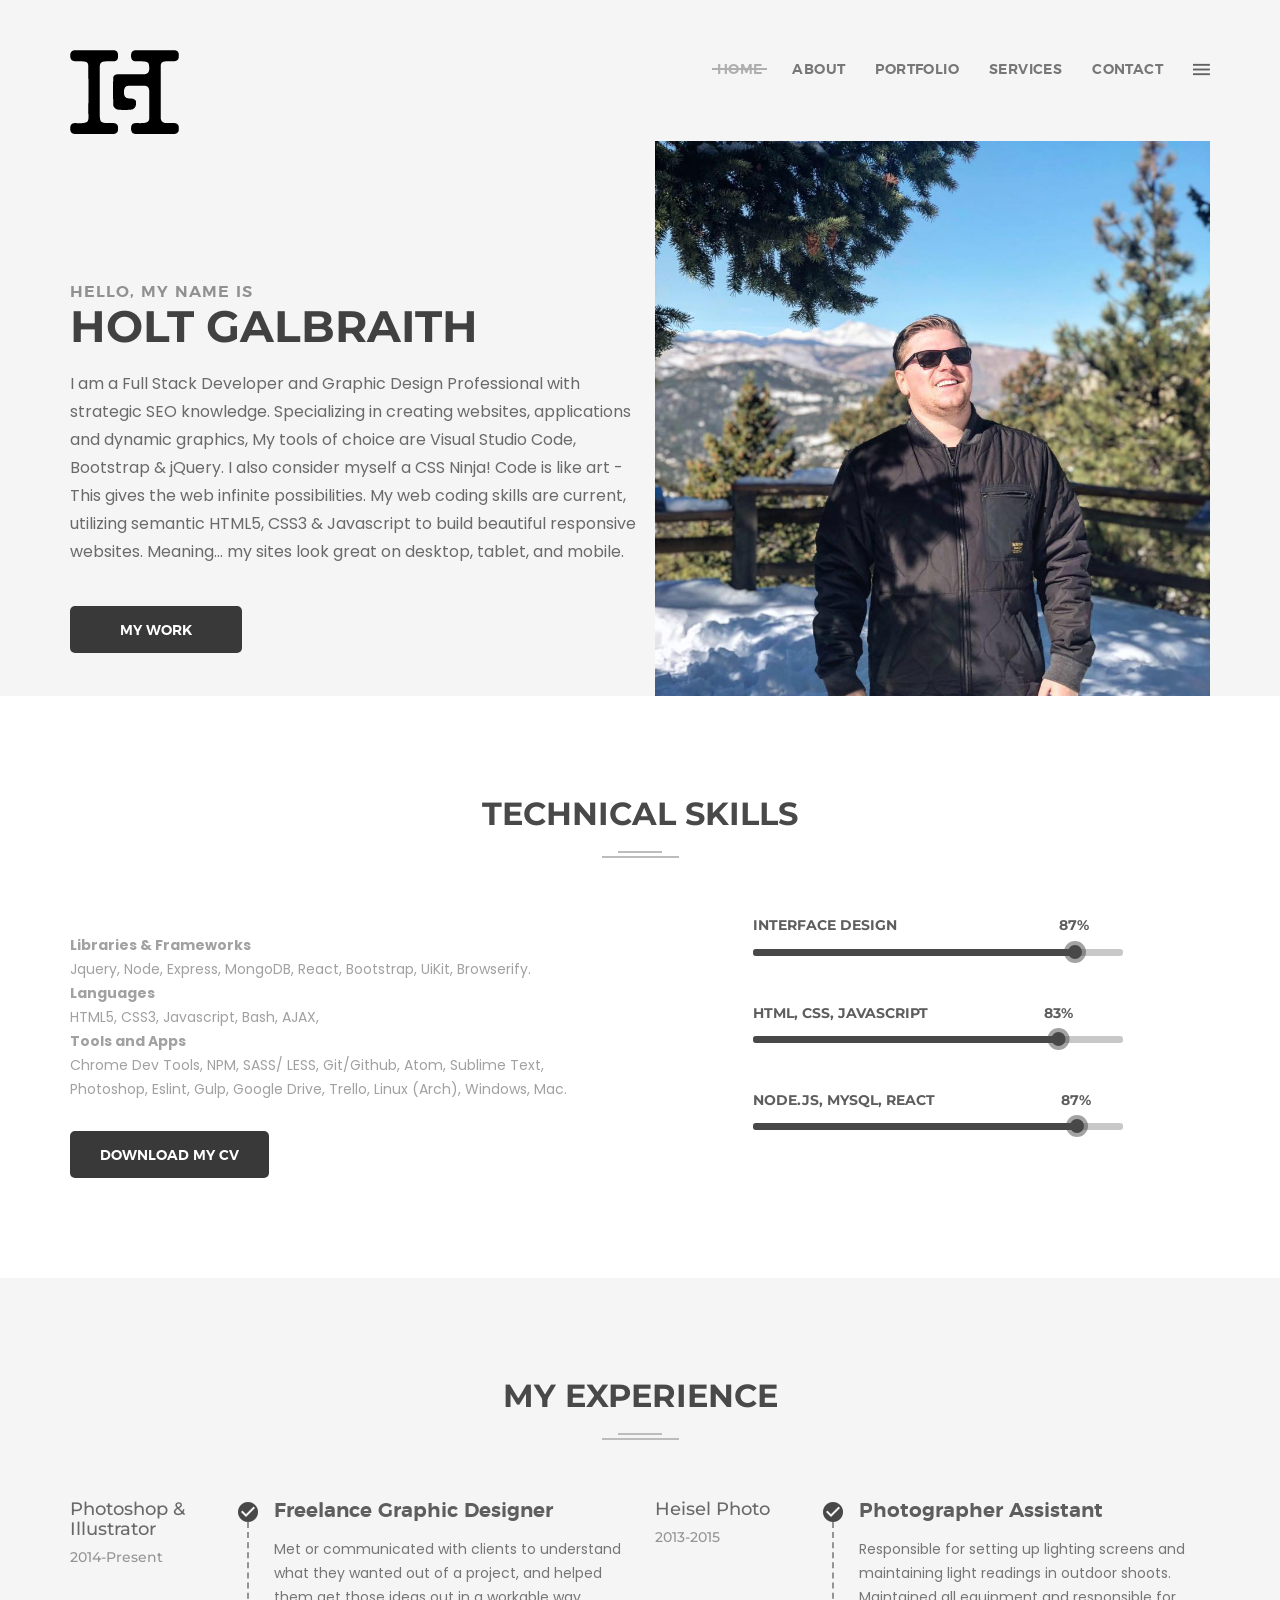
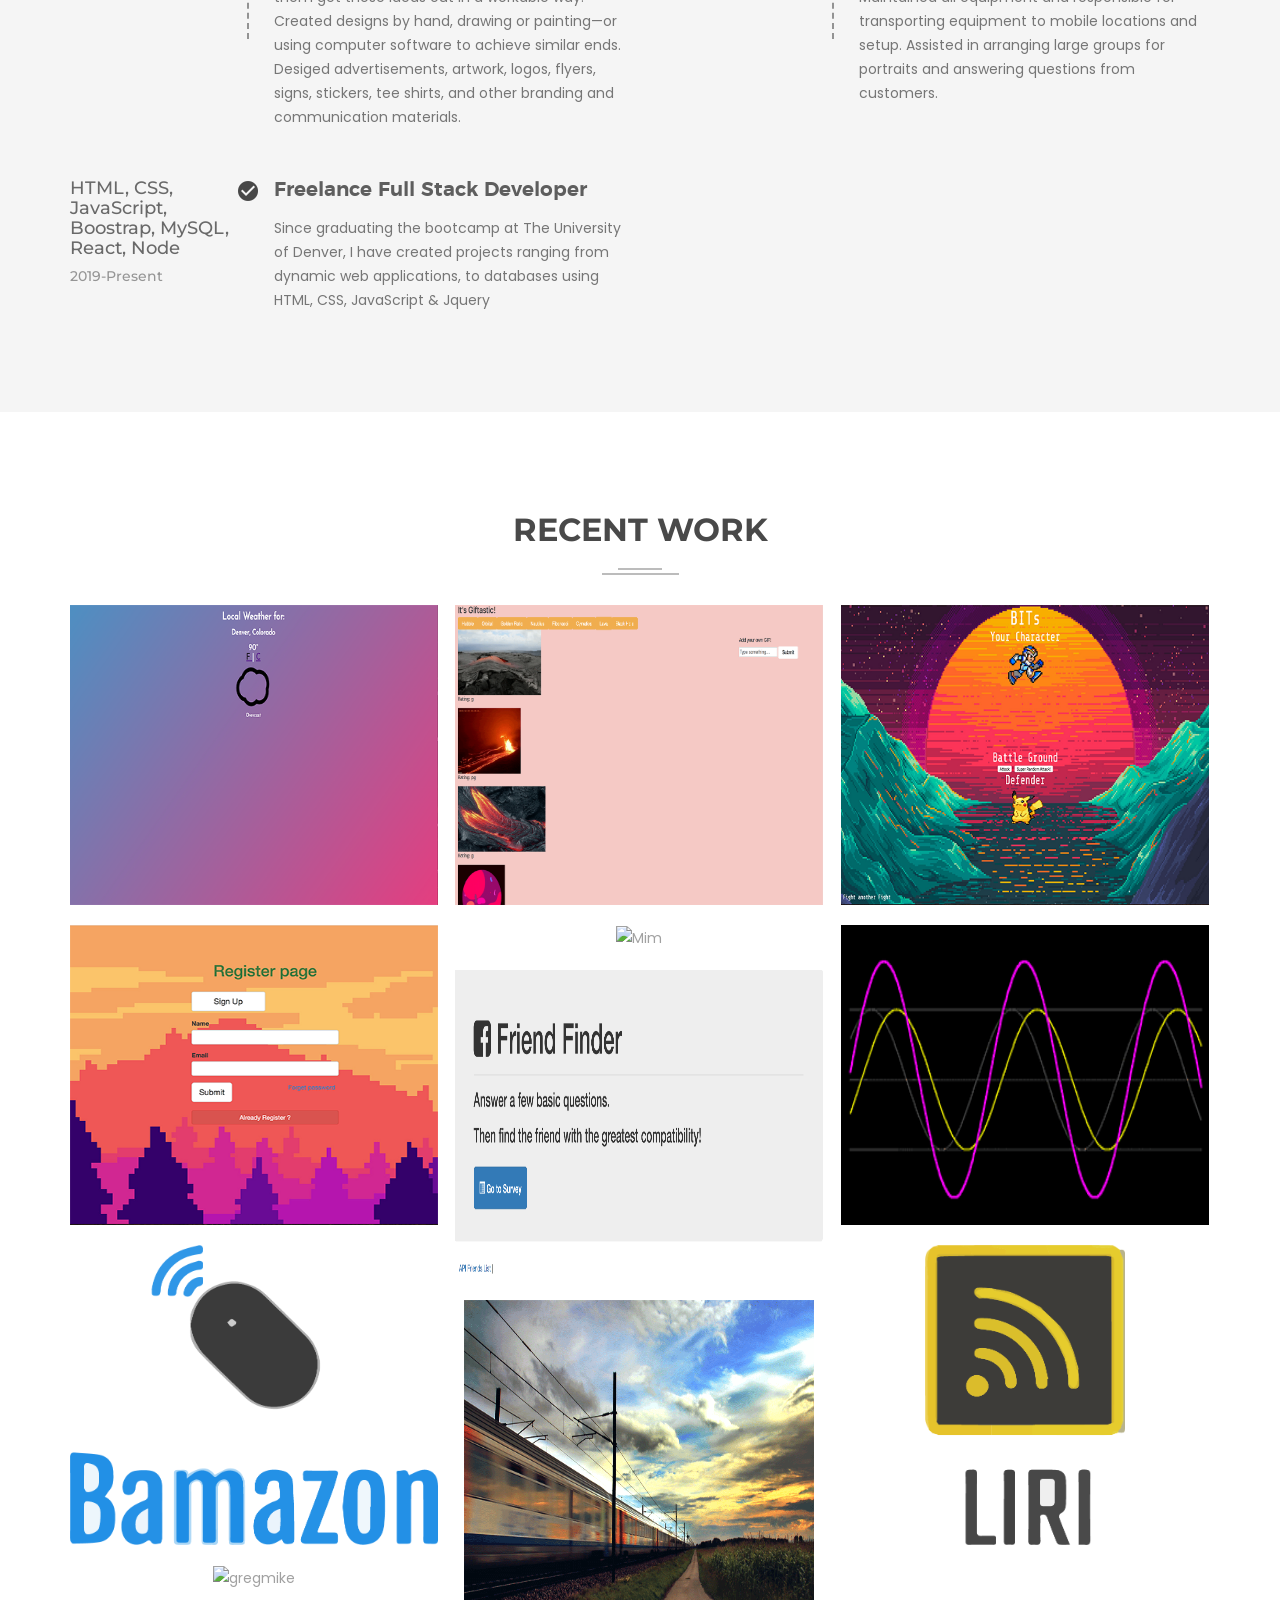
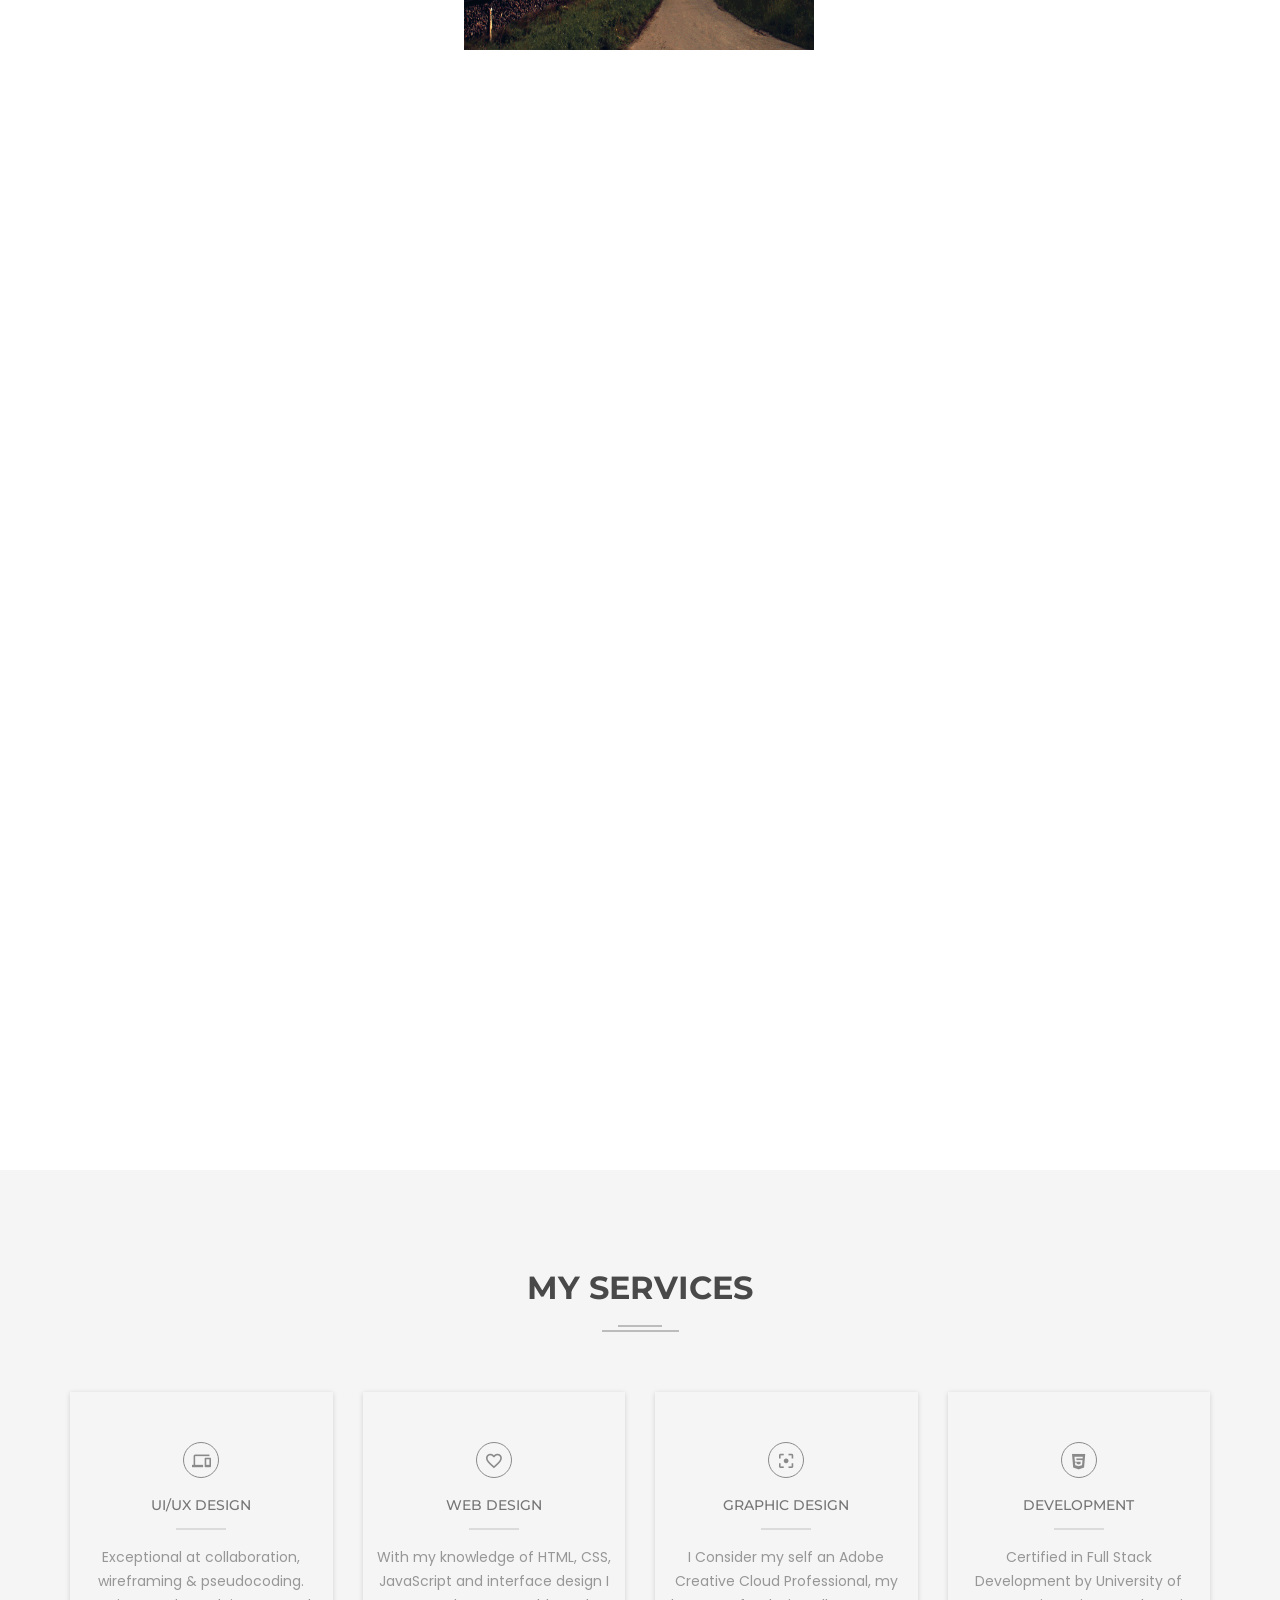
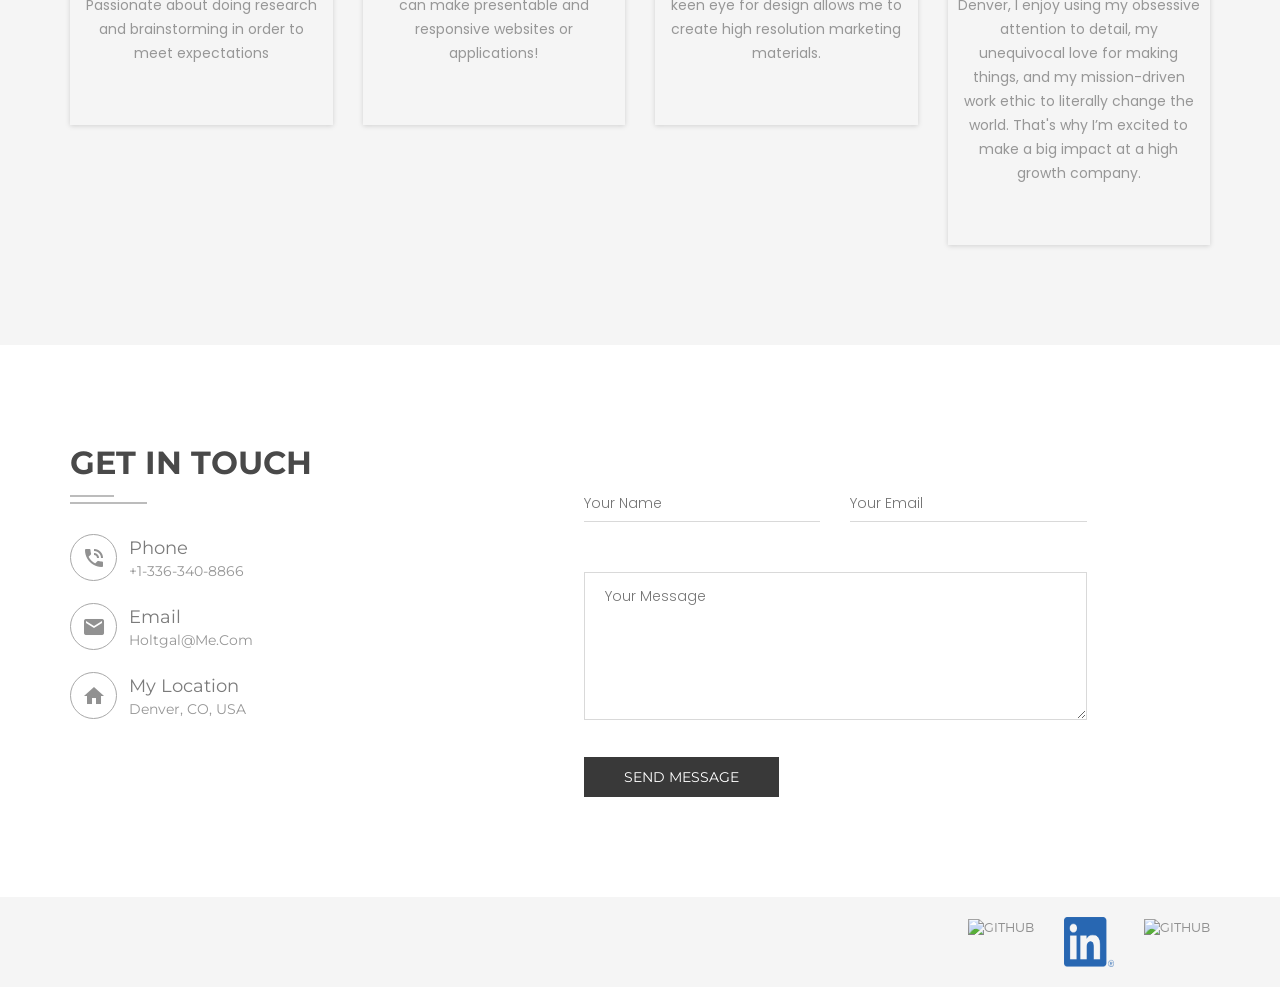
==== commit 092b7ede: "added logo favicon" ====
--- a/index.html
+++ b/index.html
@@ -9,11 +9,12 @@
 	<meta name="keywords"
 		content="Personal , Personal portfolio template, Personal portfolio, landing page, material design, portfolio, personal">
 	<meta name="author" content="regaltheme.com">
+	
 
 	<title>Holt Galbraith</title>
 
 	<!-- favicon -->
-	<link rel="shortcut icon" type="image/x-icon" href="assets/img/favicon.ico">
+	<link rel="shortcut icon" type="image/x-icon" href="assets/img/portfolio/hglogofinal.png">
 
 	<!-- style css -->
 	<link rel="stylesheet" href="style.css">
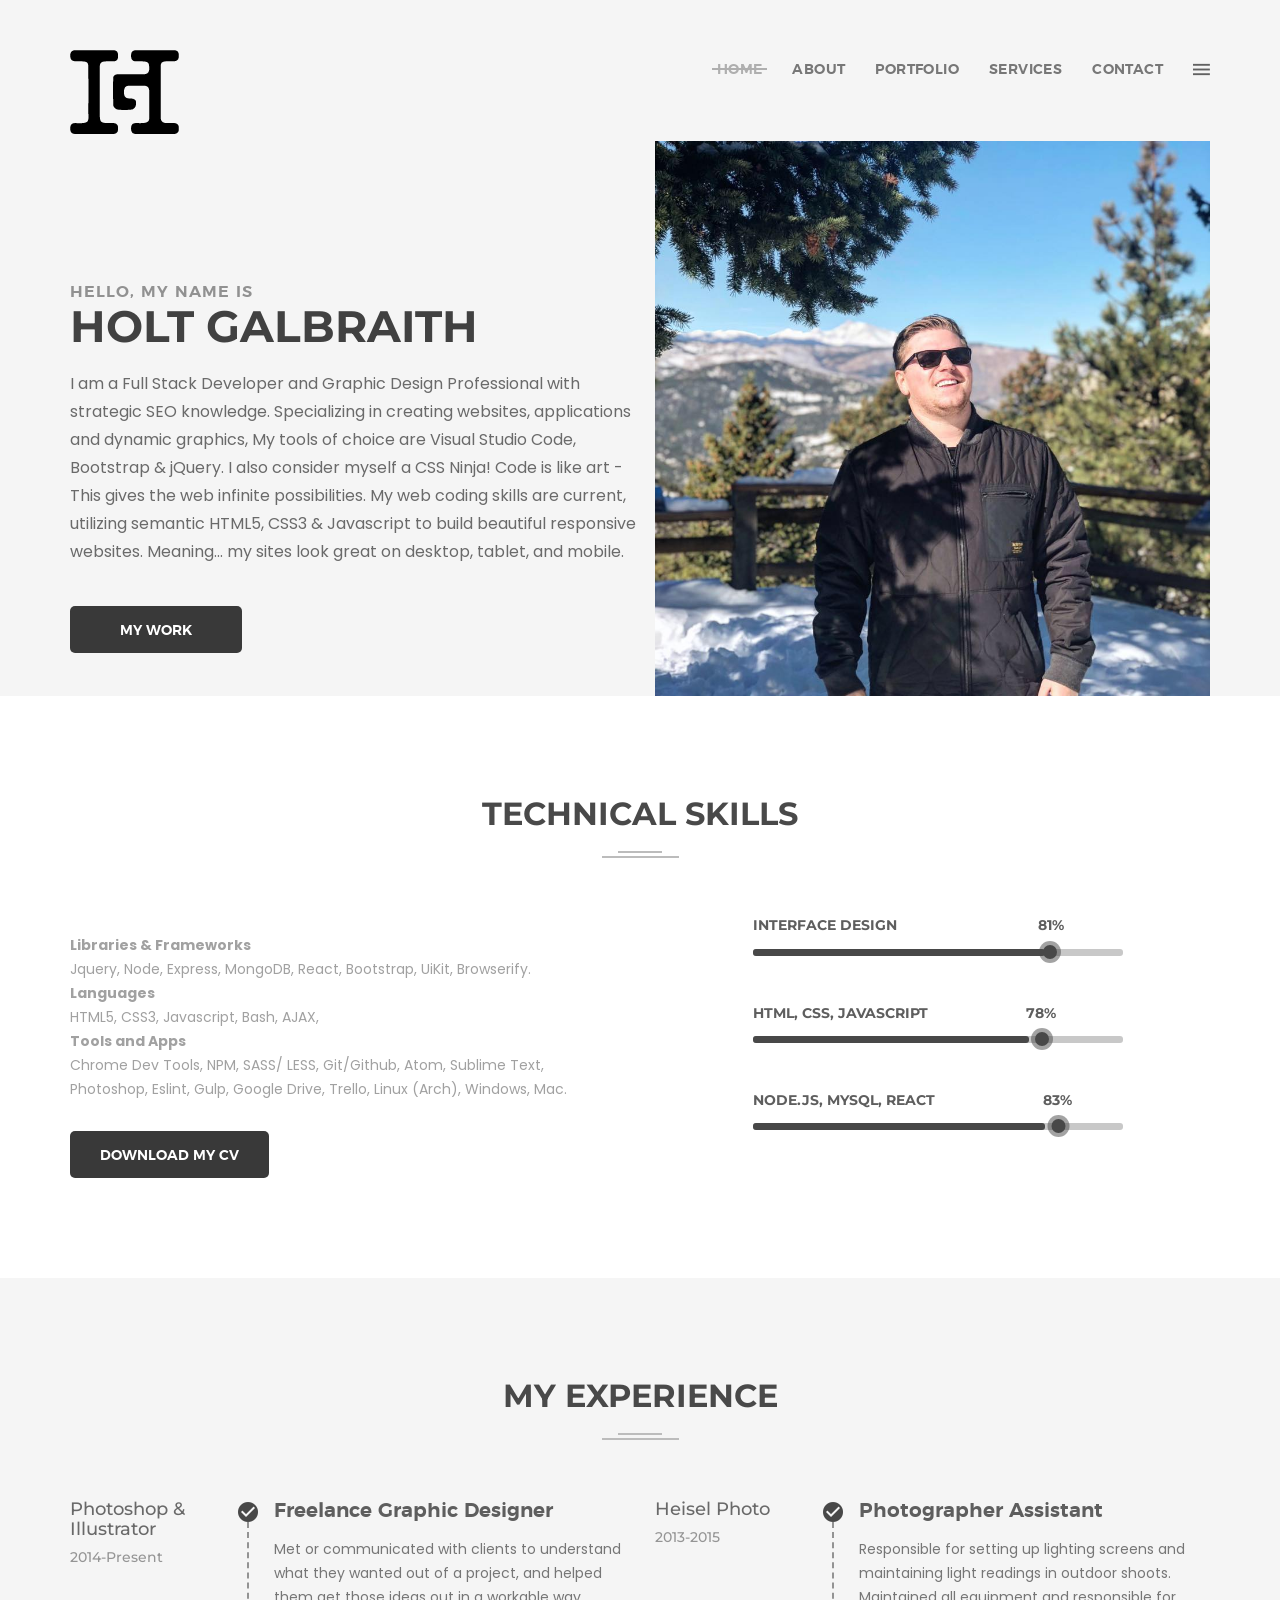
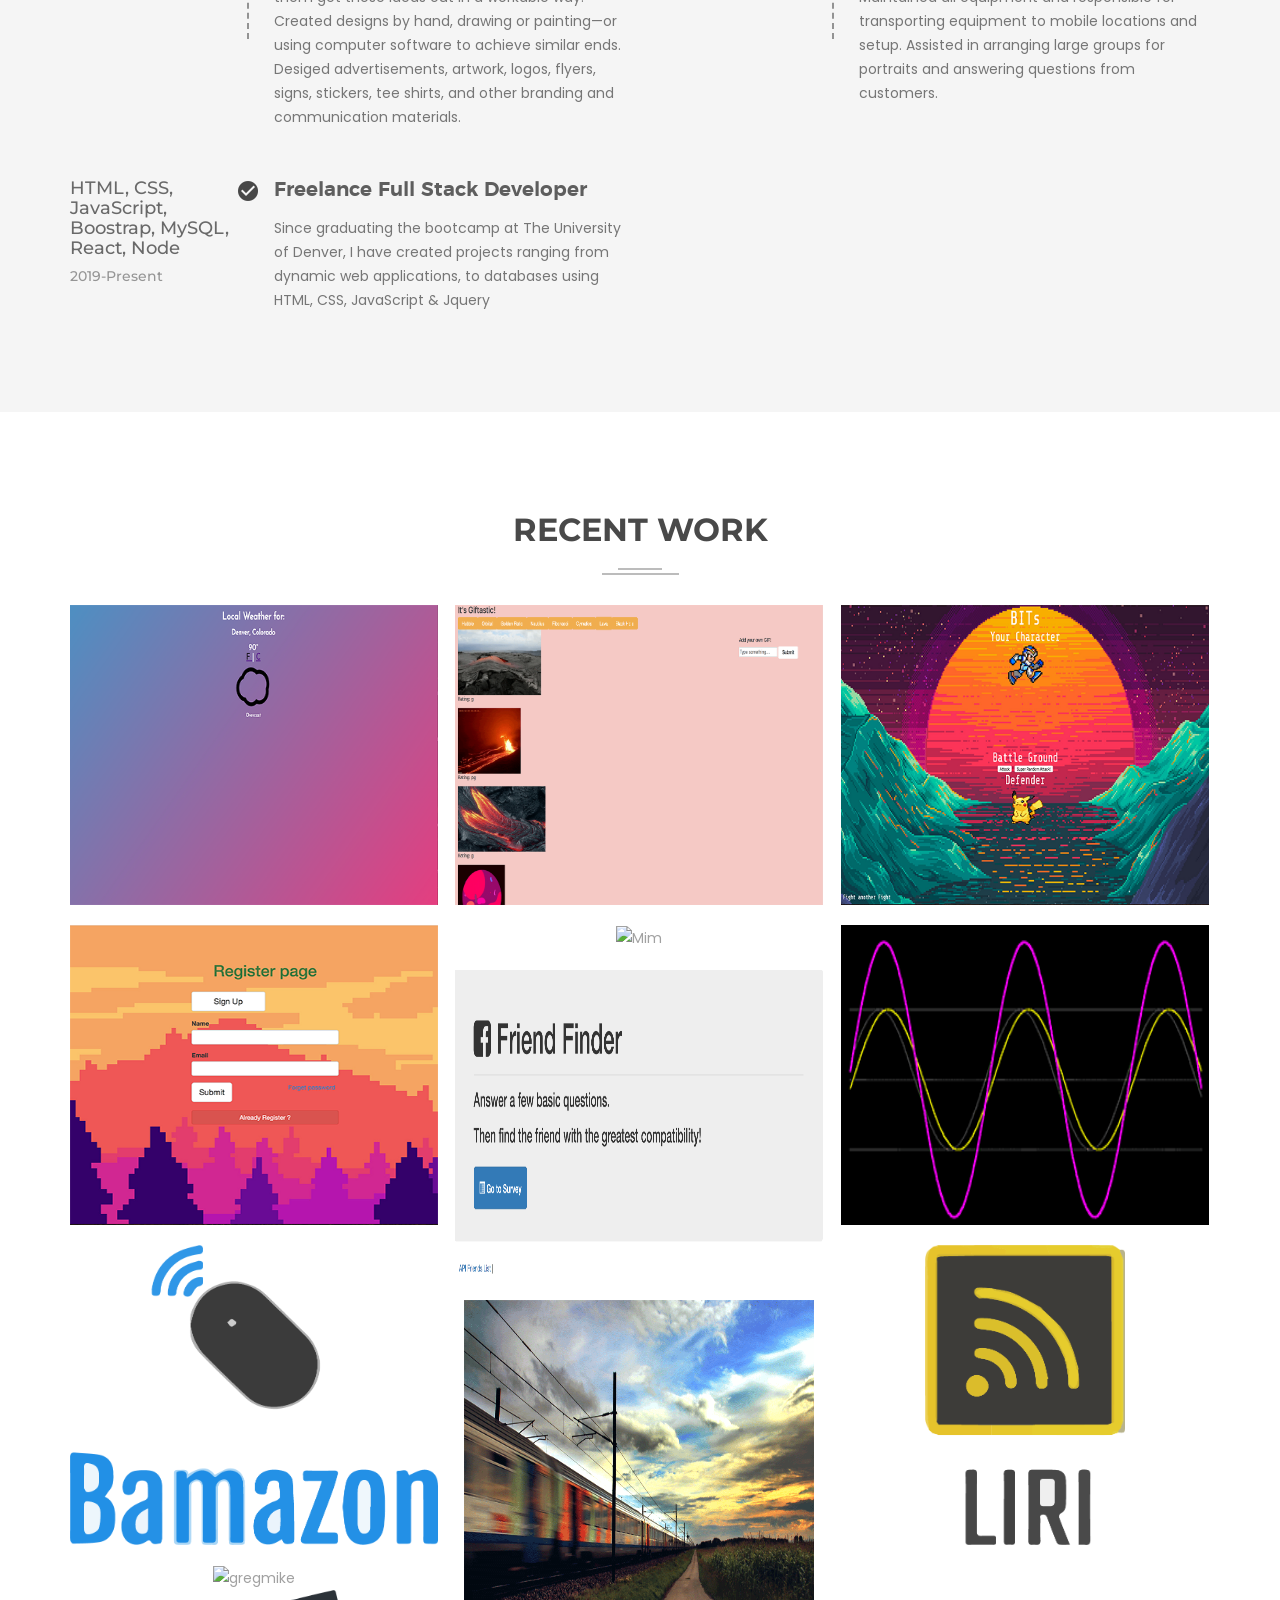
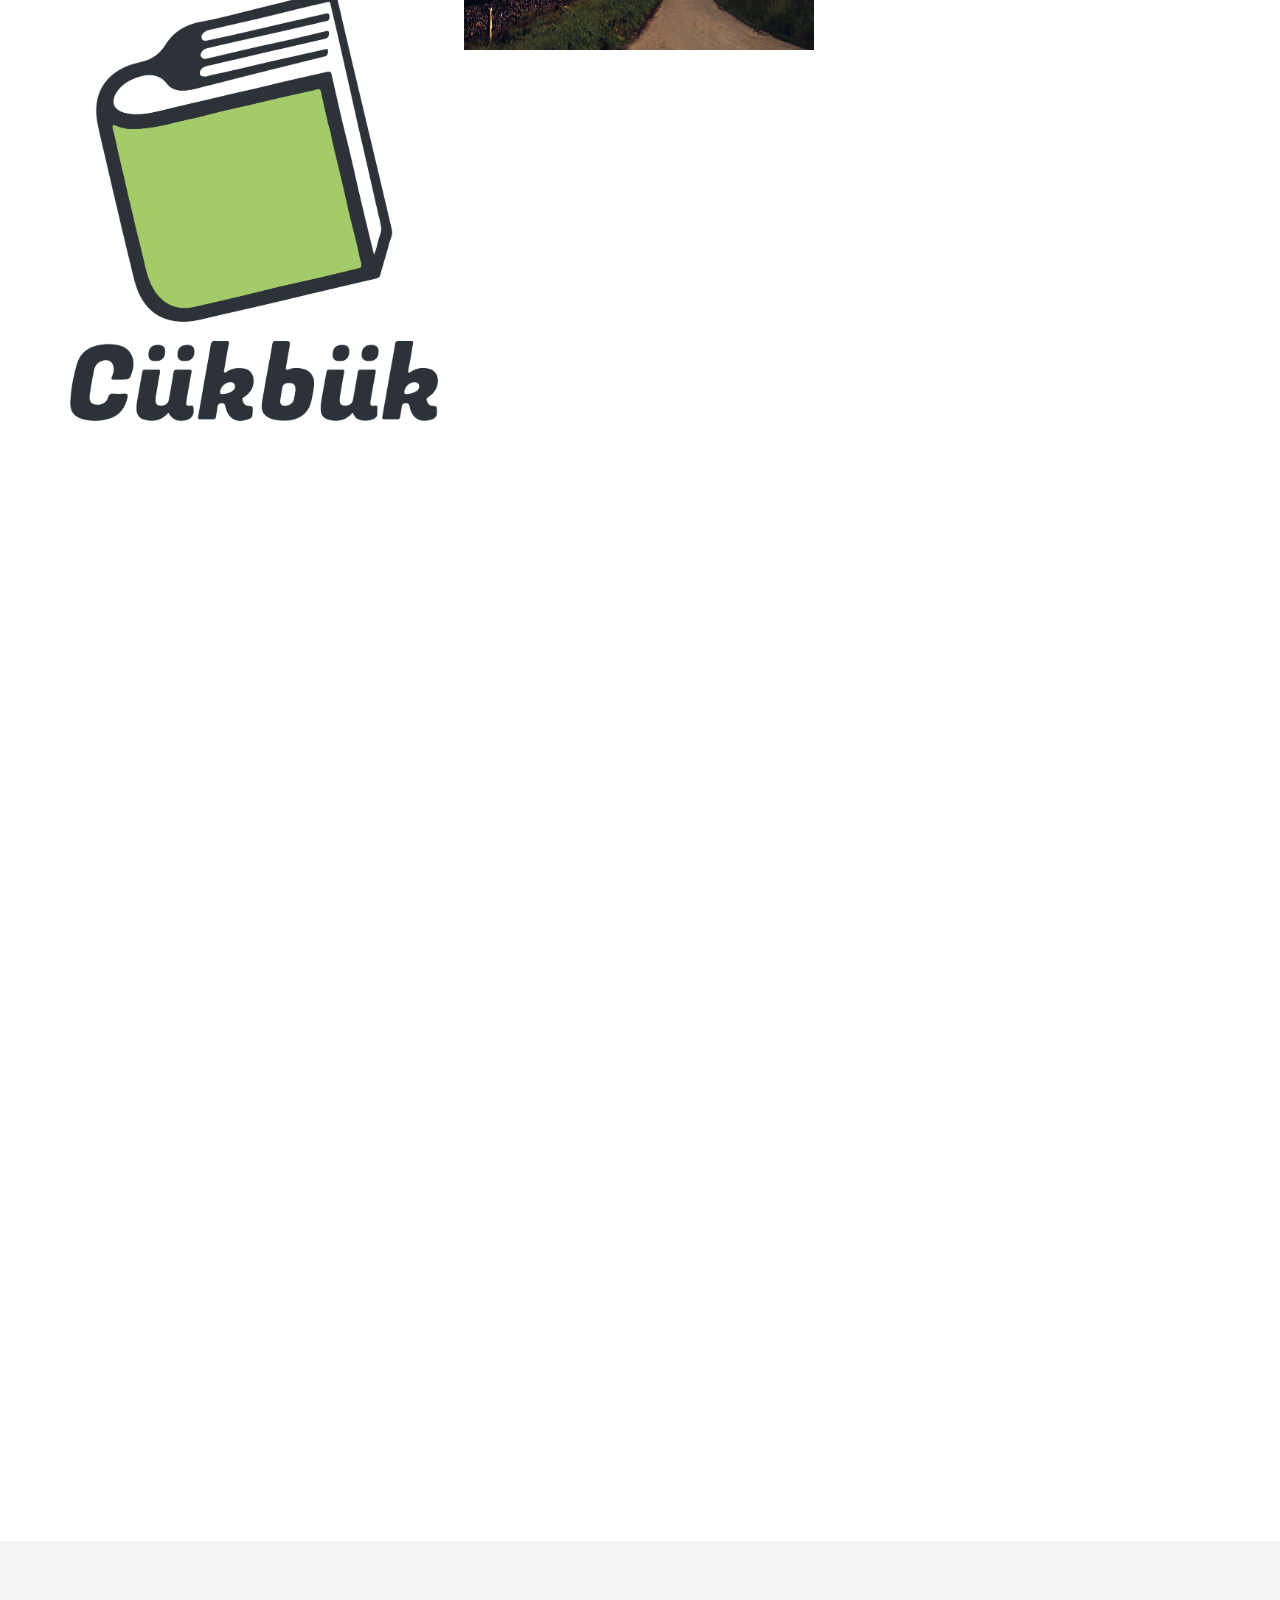
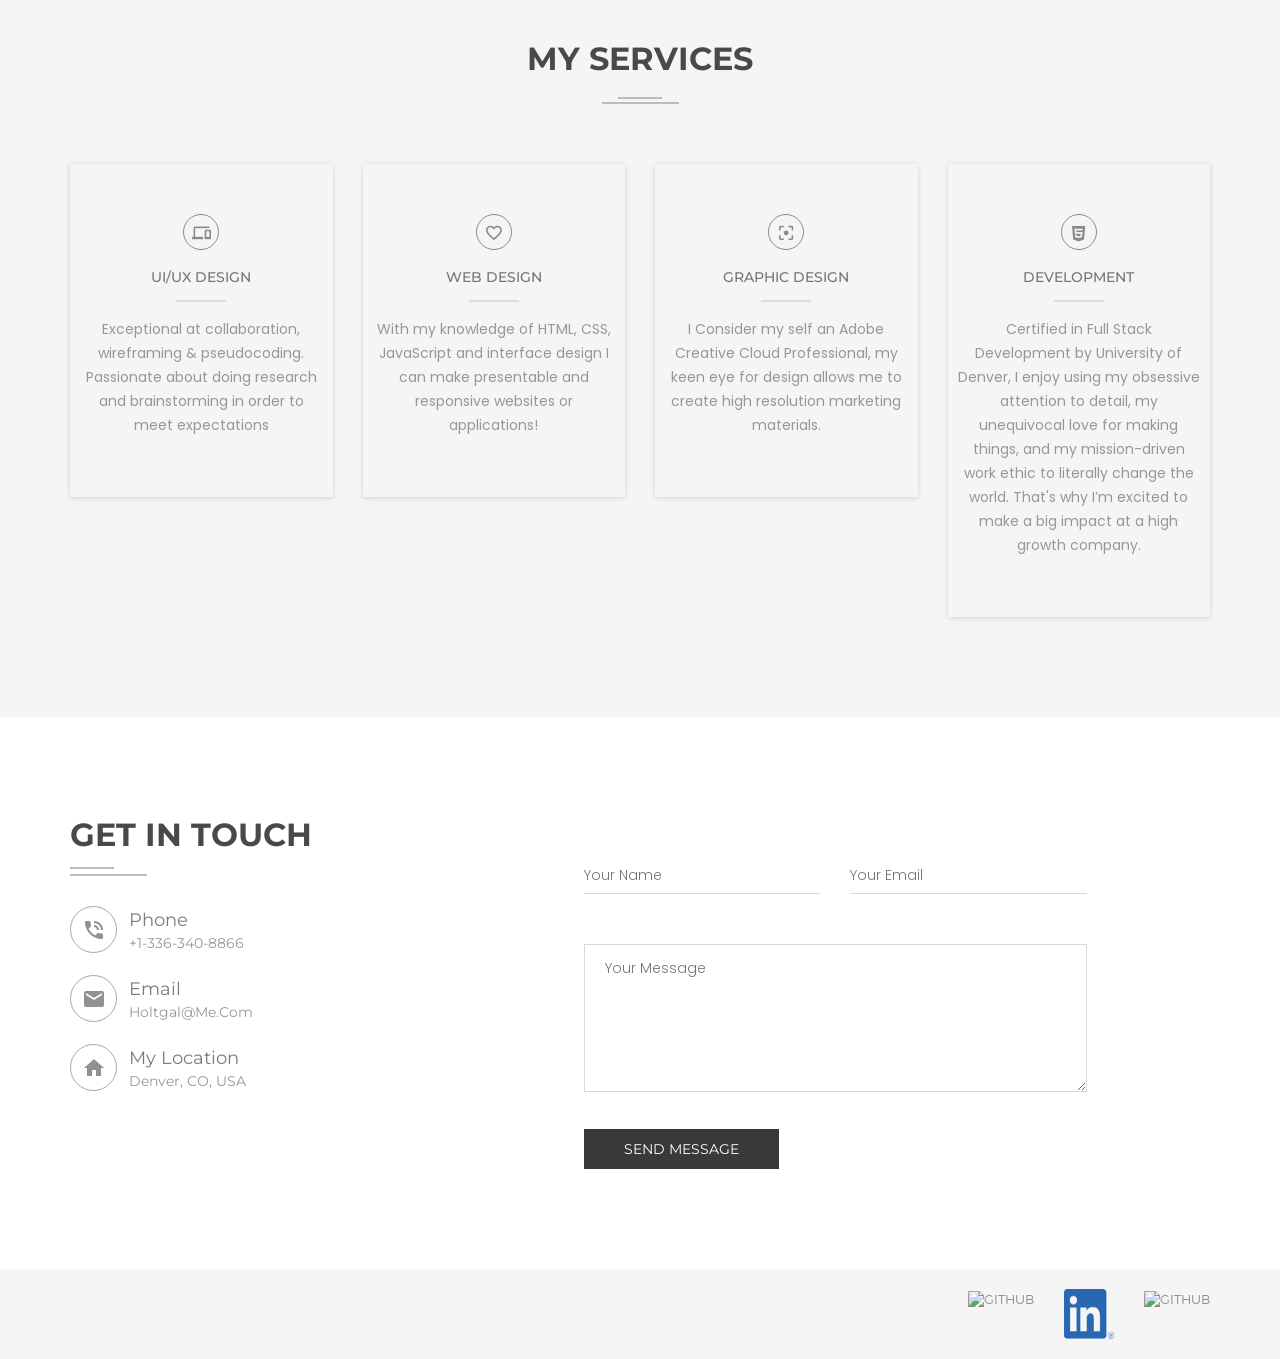
==== commit 51339a92: "updated CV link" ====
--- a/index.html
+++ b/index.html
@@ -163,7 +163,7 @@
 						</p>
 						<div class="about-button mt-30">
 							<a class="btn"
-								href="https://drive.google.com/file/d/1eGeMIyG-XnJacoOR0w0WX8IQOpu_Y79P/view?usp=sharing">Download
+								href="https://docs.google.com/document/d/1ZQmcDyDhT30hhlOOYpEX3pHplMidm8Ct1JphRy5D4mM/edit?usp=sharing">Download
 								my cv</a>
 						</div>
 					</div>
@@ -552,6 +552,27 @@
 										<p class="montserratlight">React & ES6</p>
 										<div class="container">
 											<a href="https://github.com/holtgal/ReactGame">
+											<button  class="btn" id="GHbutton"><img src="assets/img/GitHub-Mark-32px.png" ></button></a>
+										  </div>
+									</div>
+								</div>
+							</div>
+							<div class="single-portfolio overlay light-1 text-center">
+								
+								<img src="assets/img/cukbuk.png" alt="cukbuk" />
+								
+								<div class="title plr-40 text-center">
+									<div class="zoom-icon">
+										<a href="https://morning-hollows-40715.herokuapp.com/" target="_blank">
+											<i class="devicon-github-plain-wordmark devicon" id="devicon"></i>
+											<i class="zmdi zmdi-link"></i>
+										</a>
+									</div>
+									<div class="project-title text-left">
+										<h4 class="font-20 montserrat weight-regular capitalize no-margin">React Recipe App</h4>
+										<p class="montserratlight">React & ES6</p>
+										<div class="container">
+											<a href="https://github.com/ChrisTorres47/cookbookProject3">
 											<button  class="btn" id="GHbutton"><img src="assets/img/GitHub-Mark-32px.png" ></button></a>
 										  </div>
 									</div>
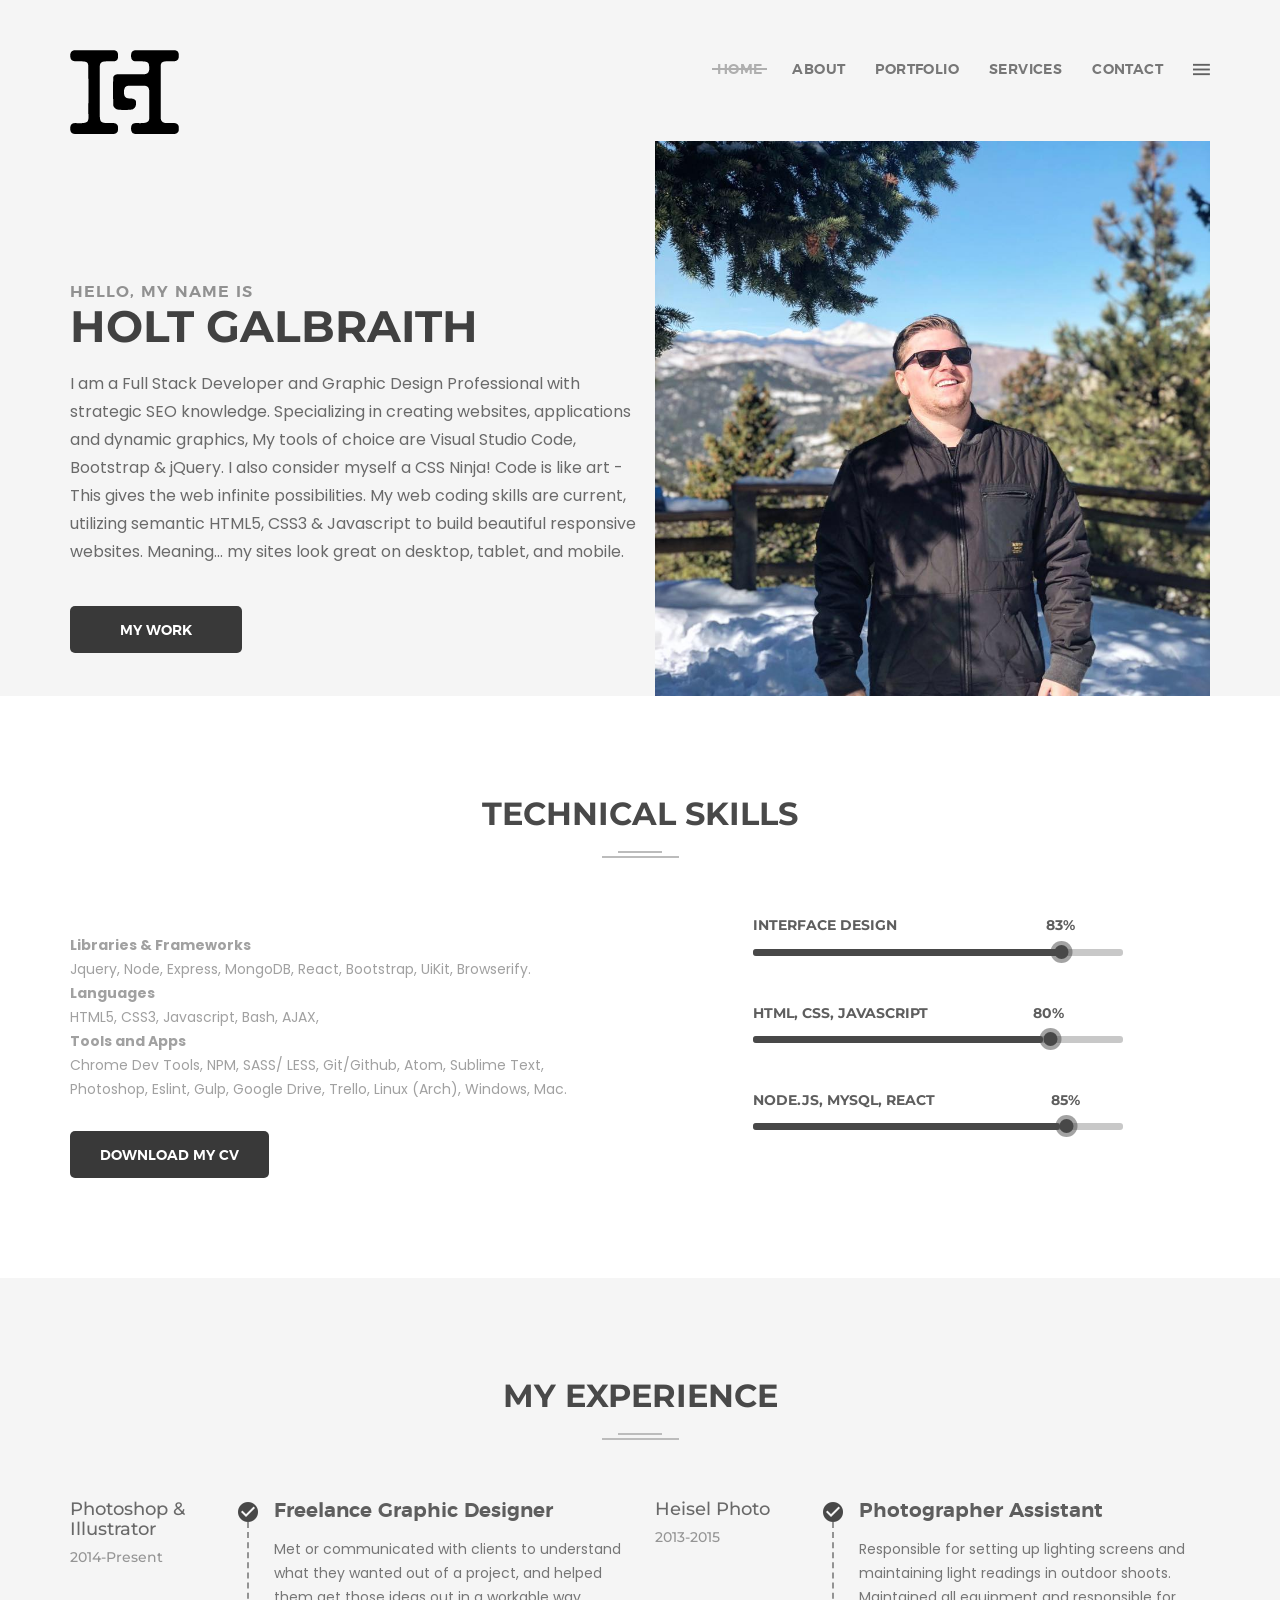
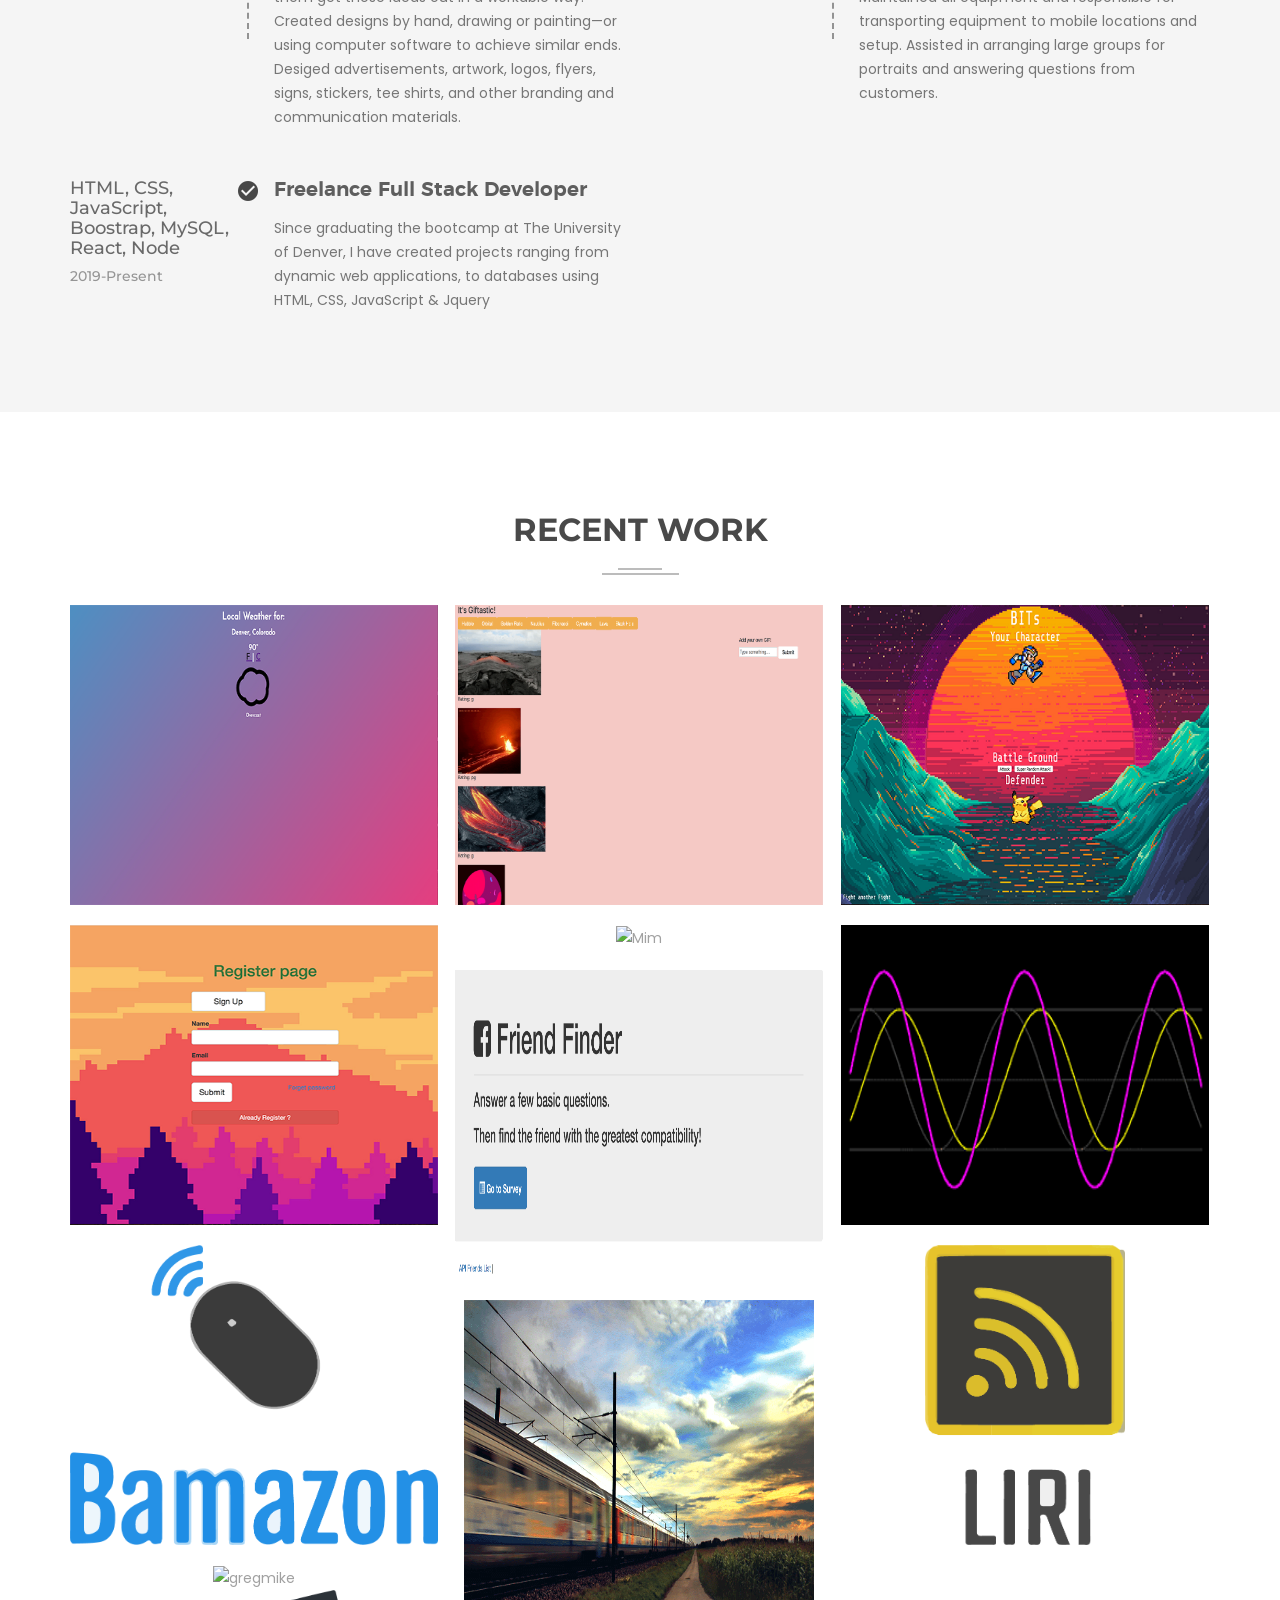
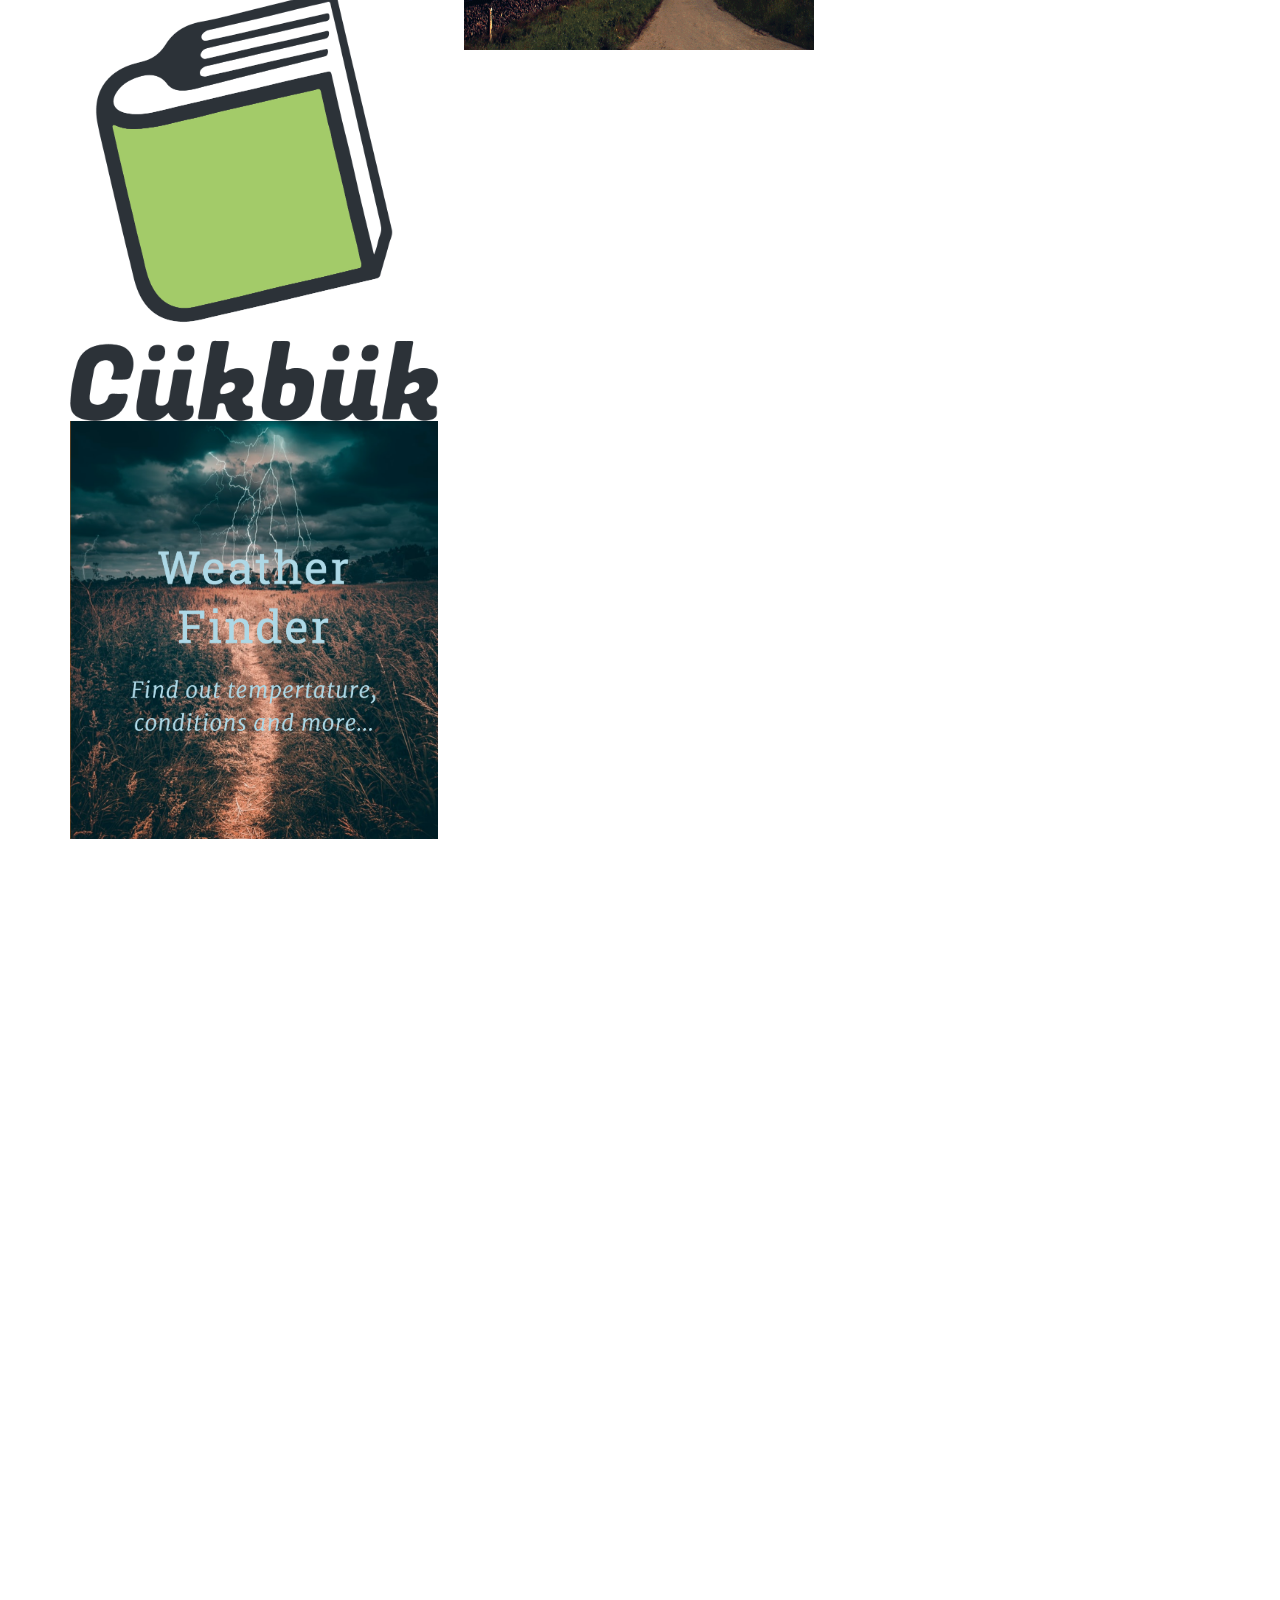
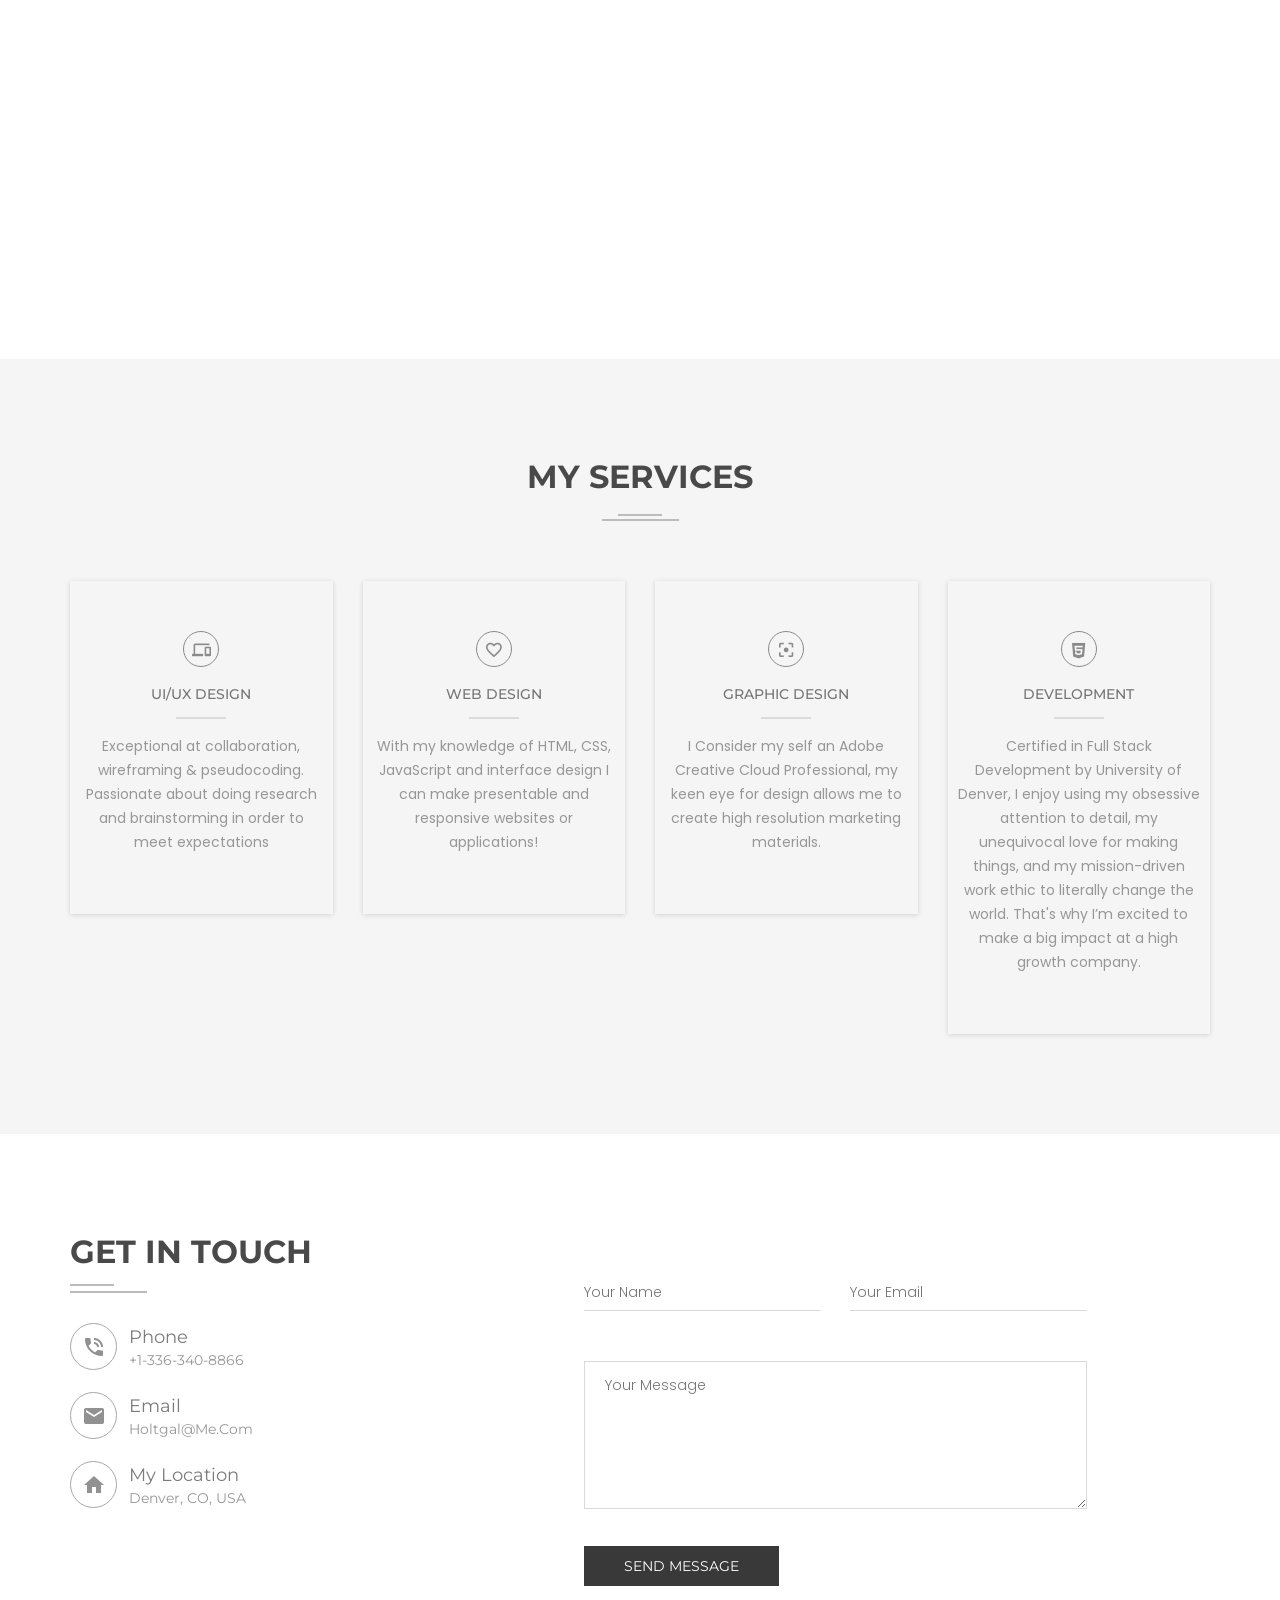
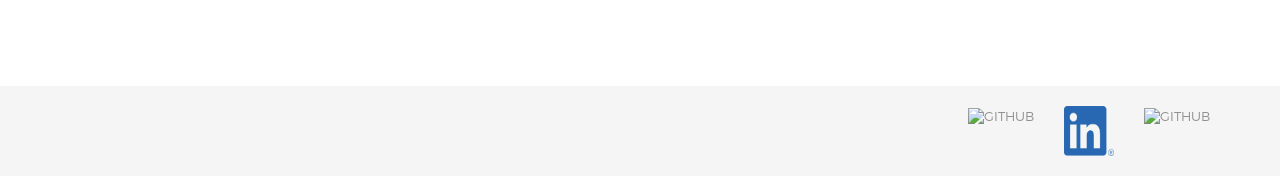
==== commit a9c070a3: "added react weather app" ====
--- a/index.html
+++ b/index.html
@@ -578,7 +578,27 @@
 									</div>
 								</div>
 							</div>
-							
+							<div class="single-portfolio overlay light-1 text-center">
+								
+								<img src="assets/img/portfolio/weatherreact.png" alt="cukbuk" />
+								
+								<div class="title plr-40 text-center">
+									<div class="zoom-icon">
+										<a href="http://foamy-bells.surge.sh/" target="_blank">
+											<i class="devicon-github-plain-wordmark devicon" id="devicon"></i>
+											<i class="zmdi zmdi-link"></i>
+										</a>
+									</div>
+									<div class="project-title text-left">
+										<h4 class="font-20 montserrat weight-regular capitalize no-margin">React Weather App</h4>
+										<p class="montserratlight">React & ES6</p>
+										<div class="container">
+											<a href="https://github.com/holtgal/react-weather-app" >
+											<button  class="btn" id="GHbutton"><img src="assets/img/GitHub-Mark-32px.png" ></button></a>
+										  </div>
+									</div>
+								</div>
+							</div>
 						</div>
 					</div>
 				</div>
